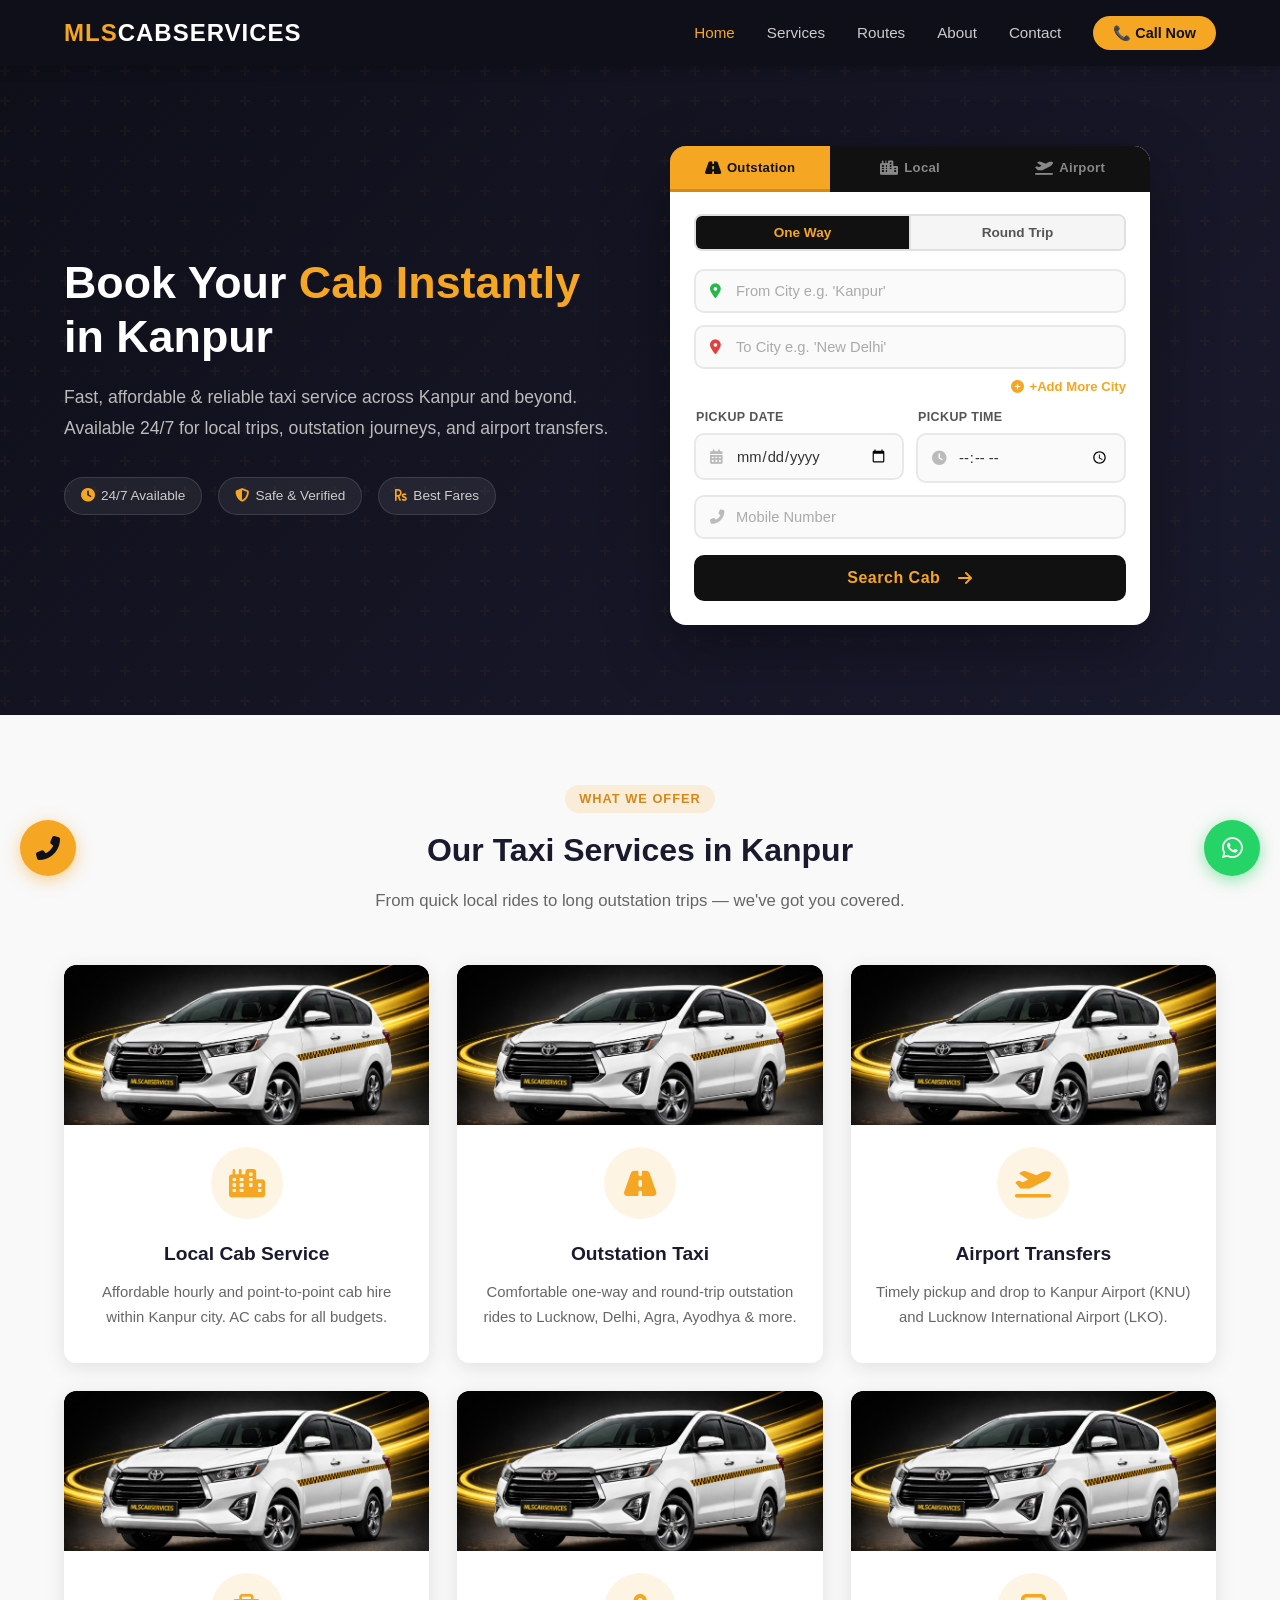
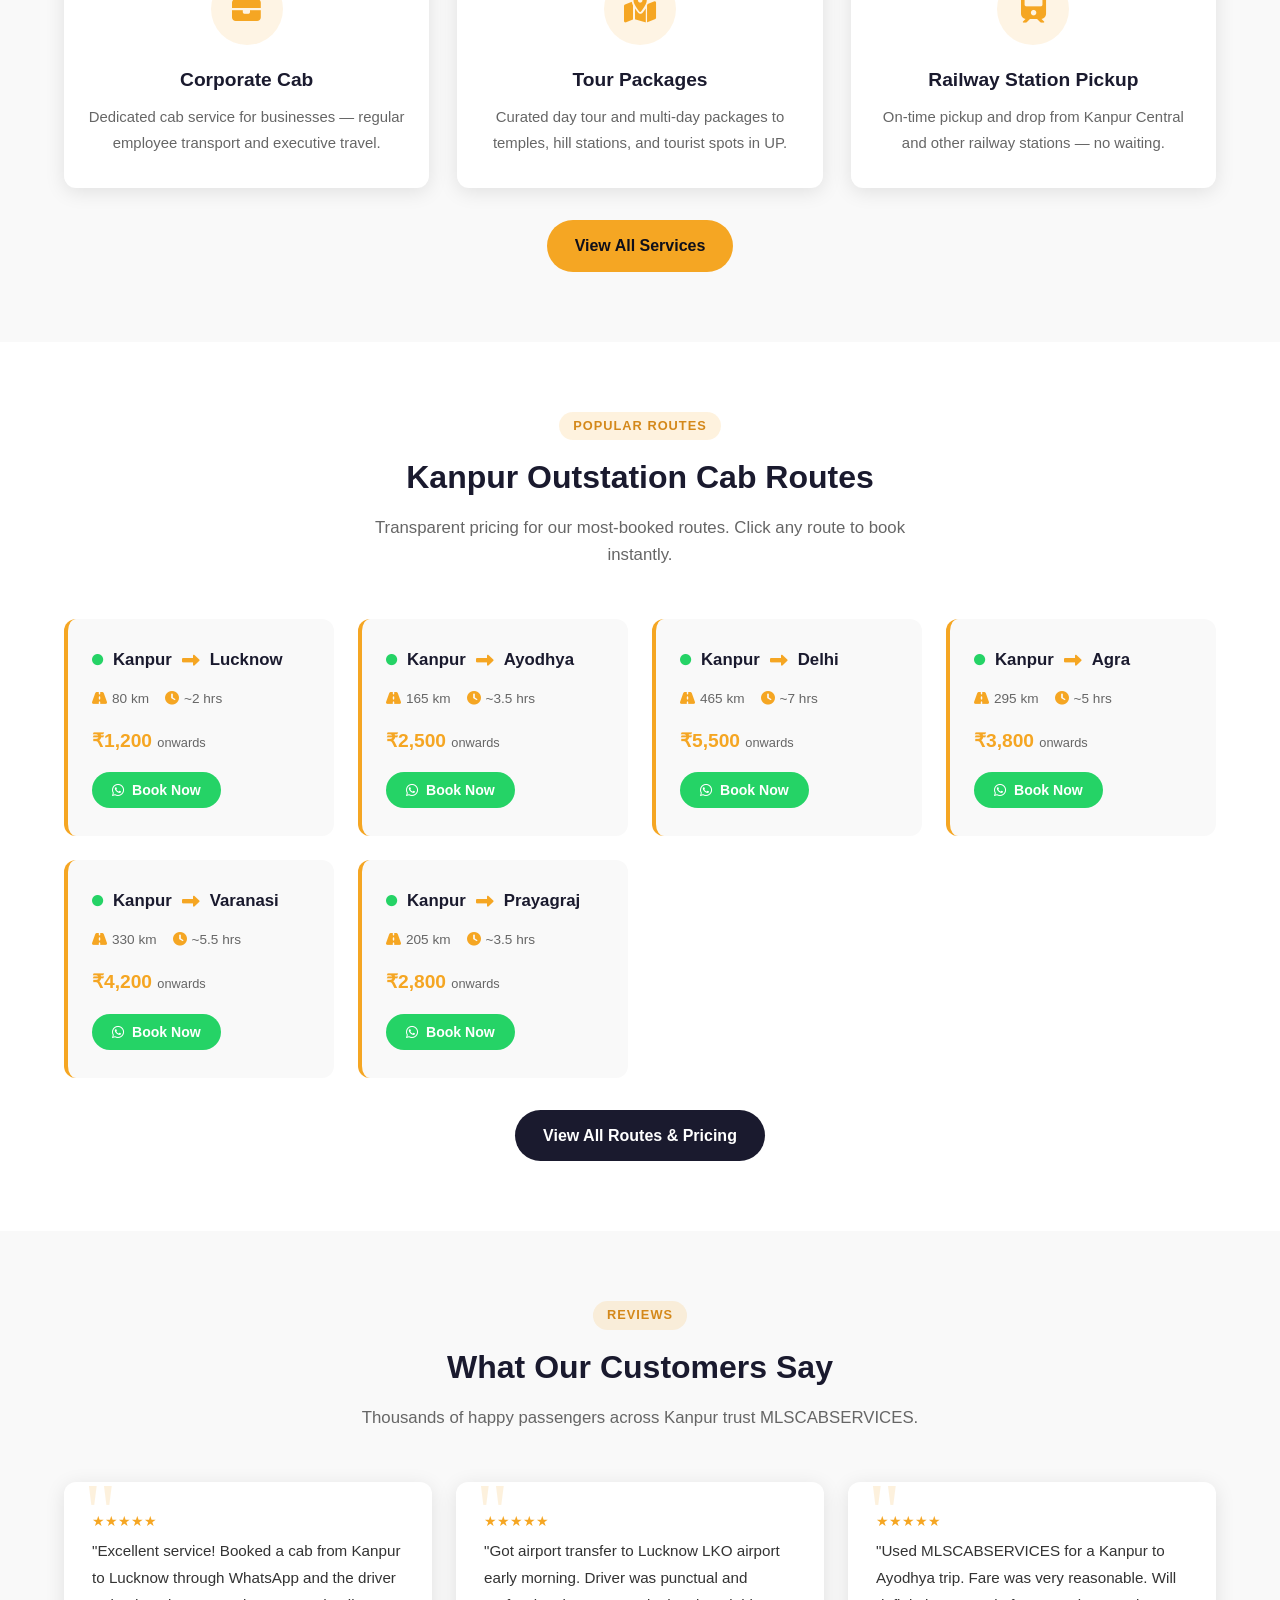
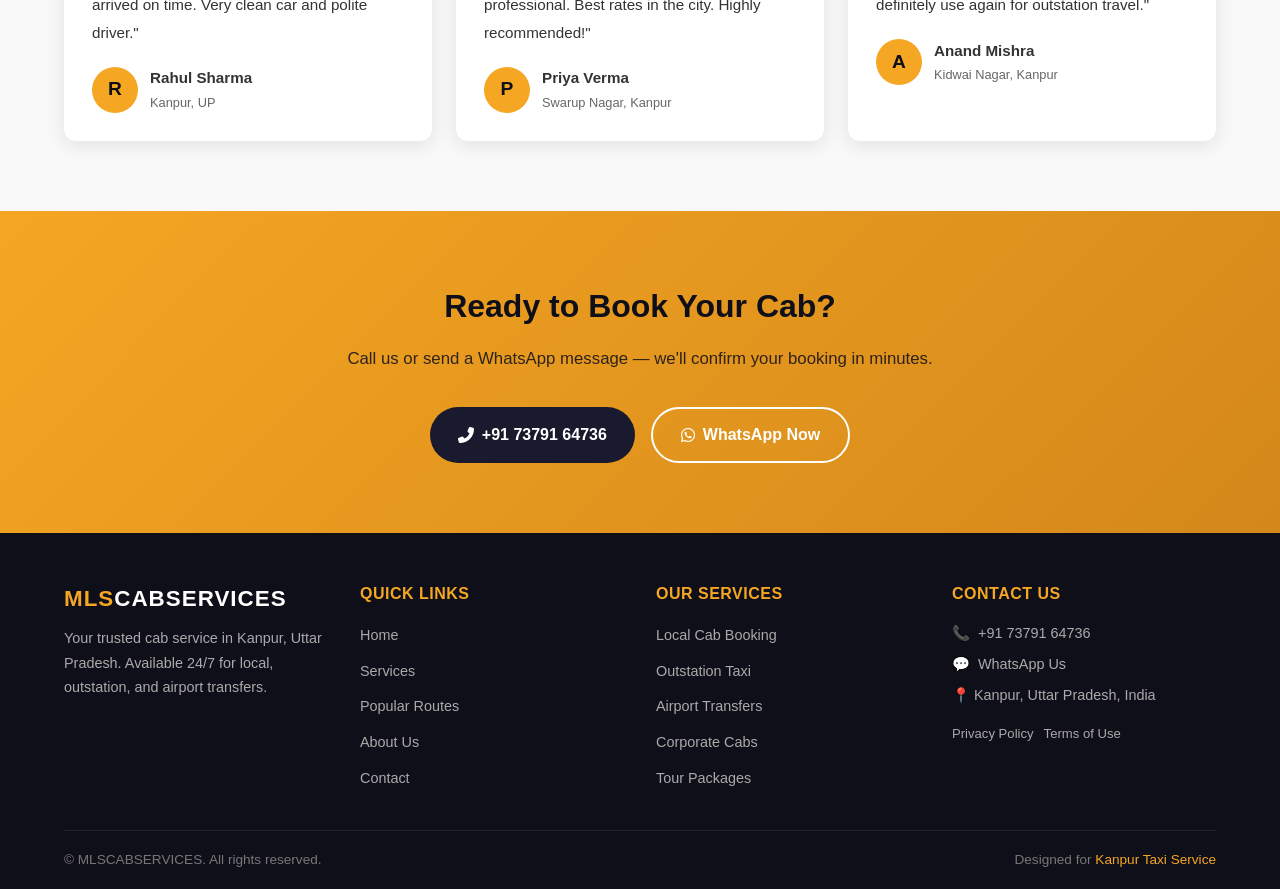
==== index.html @ 880555b2 "feat: Enhance service cards with images and improved styling" ====
<!DOCTYPE html>
<html lang="en">
<head>
  <meta charset="UTF-8" />
  <meta name="viewport" content="width=device-width, initial-scale=1.0" />
  <title>MLSCABSERVICES – Taxi Service in Kanpur | Book Cab Online</title>
  <meta name="description" content="Book reliable taxi service in Kanpur, Uttar Pradesh. MLSCABSERVICES offers local cab, outstation taxi, and airport transfers. Call +917379164736 or WhatsApp to book instantly." />
  <meta name="keywords" content="taxi service in Kanpur, cab booking Kanpur, Kanpur to Lucknow taxi, outstation cab Kanpur, airport cab Kanpur, MLSCABSERVICES" />
  <meta name="robots" content="index, follow" />
  <meta property="og:title" content="MLSCABSERVICES – Taxi Service in Kanpur" />
  <meta property="og:description" content="Affordable & reliable cab service in Kanpur. Available 24/7. Book via Call or WhatsApp." />
  <meta property="og:type" content="website" />
  <meta property="og:url" content="https://mlscabservices.in/index.html" />
  <link rel="canonical" href="https://mlscabservices.in/index.html" />
  <link rel="stylesheet" href="css/style.css" />
  <link rel="stylesheet" href="https://cdnjs.cloudflare.com/ajax/libs/font-awesome/6.5.0/css/all.min.css" crossorigin="anonymous" referrerpolicy="no-referrer" />
</head>
<body>

  <!-- Header placeholder -->
  <div id="site-header"></div>

  <!-- ========== HERO ========== -->
  <section class="hero" aria-label="Book your cab">
    <div class="container">
      <div class="hero-inner">

        <div class="hero-content">
          <h1>Book Your <span>Cab Instantly</span> in Kanpur</h1>
          <p>Fast, affordable &amp; reliable taxi service across Kanpur and beyond. Available 24/7 for local trips, outstation journeys, and airport transfers.</p>
          <div class="hero-badges">
            <span class="hero-badge"><i class="fas fa-clock"></i> 24/7 Available</span>
            <span class="hero-badge"><i class="fas fa-shield-alt"></i> Safe &amp; Verified</span>
            <span class="hero-badge"><i class="fas fa-rupee-sign"></i> Best Fares</span>
          </div>
         
        </div>

        <!-- ===== PREMIUM BOOKING CARD ===== -->
        <div class="bk-card" id="booking-card">

          <!-- Top Tabs -->
          <div class="bk-tabs" role="tablist" aria-label="Service type">
            <button class="bk-tab active" role="tab" aria-selected="true"  data-tab="outstation">
              <i class="fas fa-road"></i> Outstation
            </button>
            <button class="bk-tab" role="tab" aria-selected="false" data-tab="local">
              <i class="fas fa-city"></i> Local
            </button>
            <button class="bk-tab" role="tab" aria-selected="false" data-tab="airport">
              <i class="fas fa-plane-departure"></i> Airport
            </button>
          </div>

          <!-- ---- OUTSTATION PANEL ---- -->
          <div class="bk-panel active" id="panel-outstation" role="tabpanel">
            <div class="bk-toggle" role="group" aria-label="Trip type">
              <button class="bk-tog active" data-trip="One Way">One Way</button>
              <button class="bk-tog" data-trip="Round Trip">Round Trip</button>
            </div>
            <div class="bk-fields">

              <!-- Pickup -->
              <div class="bk-field" style="position:relative;">
                <i class="fas fa-map-marker-alt bk-icon green"></i>
                <input type="text" id="os-pickup" placeholder="From City e.g. 'Kanpur'" autocomplete="off" />
                <div id="os-pickup-dd" class="autocomplete-dropdown" role="listbox"></div>
              </div>

              <!-- Drop + extra cities container -->
              <div id="os-cities-wrap">
                <div class="bk-field mc-city-field" style="position:relative;" data-index="0">
                  <i class="fas fa-map-marker-alt bk-icon red"></i>
                  <input type="text" id="os-drop" placeholder="To City e.g. 'New Delhi'" autocomplete="off" />
                  <div id="os-drop-dd" class="autocomplete-dropdown" role="listbox"></div>
                </div>
              </div>
              <!-- Add More City link -->
              <div class="mc-add-row">
                <button type="button" class="mc-add-btn" id="os-add-city" onclick="addMoreCity()">
                  <i class="fas fa-plus-circle"></i> +Add More City
                </button>
              </div>

              <!-- Date + Time row -->
              <div class="bk-row">
                <div class="bk-field-labeled">
                  <label class="bk-label">Pickup Date</label>
                  <div class="bk-field">
                    <i class="fas fa-calendar-alt bk-icon"></i>
                    <input type="date" id="os-date" />
                  </div>
                </div>
                <div class="bk-field-labeled">
                  <label class="bk-label">Pickup Time</label>
                  <div class="bk-field">
                    <i class="fas fa-clock bk-icon"></i>
                    <input type="time" id="os-time" />
                  </div>
                </div>
              </div>

              <!-- Return Date row (shown only for Roundtrip) -->
              <div class="bk-row" id="os-return-row" style="display:none;">
                <div class="bk-field-labeled">
                  <label class="bk-label">Return Date</label>
                  <div class="bk-field">
                    <i class="fas fa-calendar-alt bk-icon"></i>
                    <input type="date" id="os-return-date" />
                  </div>
                </div>
                <div class="bk-field-labeled">
                  <label class="bk-label">Mobile No</label>
                  <div class="bk-field">
                    <i class="fas fa-phone-alt bk-icon"></i>
                    <input type="tel" id="os-mobile-rt" placeholder="Mobile No" maxlength="15" />
                  </div>
                </div>
              </div>

              <!-- Mobile (one-way only) -->
              <div class="bk-field" id="os-mobile-row">
                <i class="fas fa-phone-alt bk-icon"></i>
                <input type="tel" id="os-mobile" placeholder="Mobile Number" maxlength="15" />
              </div>

            </div>
            <button class="bk-submit" onclick="bookingSubmit('outstation')">
              Search Cab &nbsp;<i class="fas fa-arrow-right"></i>
            </button>
          </div>

          <!-- ---- LOCAL PANEL ---- -->
          <div class="bk-panel" id="panel-local" role="tabpanel">
            <div class="bk-fields">
              <div class="bk-field" style="position:relative;">
                <i class="fas fa-map-marker-alt bk-icon green"></i>
                <input type="text" id="lc-city" placeholder="Pickup City (e.g. Kanpur)" autocomplete="off" />
                <div id="lc-city-dd" class="autocomplete-dropdown" role="listbox"></div>
              </div>
              <div class="bk-field">
                <i class="fas fa-box bk-icon"></i>
                <select id="lc-package">
                  <option value="" disabled selected>Select Package</option>
                  <option>4 hrs / 40 km</option>
                  <option>8 hrs / 80 km</option>
                  <option>12 hrs / 120 km</option>
                </select>
              </div>
              <div class="bk-row">
                <div class="bk-field">
                  <i class="fas fa-calendar-alt bk-icon"></i>
                  <input type="date" id="lc-date" />
                </div>
                <div class="bk-field">
                  <i class="fas fa-clock bk-icon"></i>
                  <input type="time" id="lc-time" />
                </div>
              </div>
              <div class="bk-field">
                <i class="fas fa-phone-alt bk-icon"></i>
                <input type="tel" id="lc-mobile" placeholder="Mobile Number" maxlength="15" />
              </div>
            </div>
            <button class="bk-submit" onclick="bookingSubmit('local')">
              Search Cab &nbsp;<i class="fas fa-arrow-right"></i>
            </button>
          </div>

          <!-- ---- AIRPORT PANEL ---- -->
          <div class="bk-panel" id="panel-airport" role="tabpanel">
            <div class="bk-fields">
              <div class="bk-field">
                <i class="fas fa-plane bk-icon"></i>
                <select id="ap-airport">
                  <option value="" disabled selected>Select Airport</option>
                  <option>Kanpur Airport (KNU)</option>
                  <option>Lucknow Airport (LKO)</option>
                  <option>Delhi Airport (DEL)</option>
                  <option>Agra Airport (AGR)</option>
                  <option>Varanasi Airport (VNS)</option>
                </select>
              </div>
              <div class="bk-field">
                <i class="fas fa-exchange-alt bk-icon"></i>
                <select id="ap-direction">
                  <option value="" disabled selected>Pickup or Drop?</option>
                  <option>Pickup from Airport</option>
                  <option>Drop to Airport</option>
                </select>
              </div>
              <div class="bk-field" style="position:relative;">
                <i class="fas fa-home bk-icon"></i>
                <input type="text" id="ap-address" placeholder="Your Home / Hotel Address" autocomplete="off" />
                <div id="ap-address-dd" class="autocomplete-dropdown" role="listbox"></div>
              </div>
              <div class="bk-row">
                <div class="bk-field">
                  <i class="fas fa-calendar-alt bk-icon"></i>
                  <input type="date" id="ap-date" />
                </div>
                <div class="bk-field">
                  <i class="fas fa-clock bk-icon"></i>
                  <input type="time" id="ap-time" />
                </div>
              </div>
              <div class="bk-field">
                <i class="fas fa-phone-alt bk-icon"></i>
                <input type="tel" id="ap-mobile" placeholder="Mobile Number" maxlength="15" />
              </div>
            </div>
            <button class="bk-submit" onclick="bookingSubmit('airport')">
              Search Cab &nbsp;<i class="fas fa-arrow-right"></i>
            </button>
          </div>

        </div><!-- /bk-card -->

      </div>
    </div>
  </section>

  <!-- ========== SERVICES ========== -->
  <section class="services-section" id="services" aria-label="Our services">
    <div class="container">
      <div class="section-heading">
        <span class="tag">What We Offer</span>
        <h2>Our Taxi Services in Kanpur</h2>
        <p>From quick local rides to long outstation trips — we've got you covered.</p>
      </div>

      <div class="services-grid">
        <div class="service-card">
          <div class="sc-img-wrap">
            <img src="images/MLSCAB_IMAGE1.png" alt="MLSCABSERVICES Cab" class="sc-img" loading="lazy" />
          </div>
          <div class="service-icon"><i class="fas fa-city"></i></div>
          <h3>Local Cab Service</h3>
          <p>Affordable hourly and point-to-point cab hire within Kanpur city. AC cabs for all budgets.</p>
        </div>
        <div class="service-card">
          <div class="sc-img-wrap">
            <img src="images/MLSCAB_IMAGE1.png" alt="MLSCABSERVICES Cab" class="sc-img" loading="lazy" />
          </div>
          <div class="service-icon"><i class="fas fa-road"></i></div>
          <h3>Outstation Taxi</h3>
          <p>Comfortable one-way and round-trip outstation rides to Lucknow, Delhi, Agra, Ayodhya &amp; more.</p>
        </div>
        <div class="service-card">
          <div class="sc-img-wrap">
            <img src="images/MLSCAB_IMAGE1.png" alt="MLSCABSERVICES Cab" class="sc-img" loading="lazy" />
          </div>
          <div class="service-icon"><i class="fas fa-plane-departure"></i></div>
          <h3>Airport Transfers</h3>
          <p>Timely pickup and drop to Kanpur Airport (KNU) and Lucknow International Airport (LKO).</p>
        </div>
        <div class="service-card">
          <div class="sc-img-wrap">
            <img src="images/MLSCAB_IMAGE1.png" alt="MLSCABSERVICES Cab" class="sc-img" loading="lazy" />
          </div>
          <div class="service-icon"><i class="fas fa-briefcase"></i></div>
          <h3>Corporate Cab</h3>
          <p>Dedicated cab service for businesses — regular employee transport and executive travel.</p>
        </div>
        <div class="service-card">
          <div class="sc-img-wrap">
            <img src="images/MLSCAB_IMAGE1.png" alt="MLSCABSERVICES Cab" class="sc-img" loading="lazy" />
          </div>
          <div class="service-icon"><i class="fas fa-map-marked-alt"></i></div>
          <h3>Tour Packages</h3>
          <p>Curated day tour and multi-day packages to temples, hill stations, and tourist spots in UP.</p>
        </div>
        <div class="service-card">
          <div class="sc-img-wrap">
            <img src="images/MLSCAB_IMAGE1.png" alt="MLSCABSERVICES Cab" class="sc-img" loading="lazy" />
          </div>
          <div class="service-icon"><i class="fas fa-train"></i></div>
          <h3>Railway Station Pickup</h3>
          <p>On-time pickup and drop from Kanpur Central and other railway stations — no waiting.</p>
        </div>
      </div>

      <div class="text-center mt-32">
        <a href="services.html" class="btn btn-primary">View All Services</a>
      </div>
    </div>
  </section>

  <!-- ========== POPULAR ROUTES ========== -->
  <section class="routes-section" id="routes" aria-label="Popular routes">
    <div class="container">
      <div class="section-heading">
        <span class="tag">Popular Routes</span>
        <h2>Kanpur Outstation Cab Routes</h2>
        <p>Transparent pricing for our most-booked routes. Click any route to book instantly.</p>
      </div>

      <div class="routes-grid">
        <div class="route-card">
          <div class="route-from-to">
            <i class="fas fa-circle" style="font-size:0.7rem;color:#25d366;"></i>
            Kanpur
            <i class="fas fa-long-arrow-alt-right"></i>
            Lucknow
          </div>
          <div class="route-details">
            <span class="route-detail"><i class="fas fa-road"></i> 80 km</span>
            <span class="route-detail"><i class="fas fa-clock"></i> ~2 hrs</span>
          </div>
          <div class="route-price">₹1,200 <span>onwards</span></div>
          <button class="btn btn-whatsapp mt-16" style="padding:10px 20px;font-size:0.88rem;" onclick="sendWhatsAppRoute('Kanpur','Lucknow')">
            <i class="fab fa-whatsapp"></i> Book Now
          </button>
        </div>

        <div class="route-card">
          <div class="route-from-to">
            <i class="fas fa-circle" style="font-size:0.7rem;color:#25d366;"></i>
            Kanpur
            <i class="fas fa-long-arrow-alt-right"></i>
            Ayodhya
          </div>
          <div class="route-details">
            <span class="route-detail"><i class="fas fa-road"></i> 165 km</span>
            <span class="route-detail"><i class="fas fa-clock"></i> ~3.5 hrs</span>
          </div>
          <div class="route-price">₹2,500 <span>onwards</span></div>
          <button class="btn btn-whatsapp mt-16" style="padding:10px 20px;font-size:0.88rem;" onclick="sendWhatsAppRoute('Kanpur','Ayodhya')">
            <i class="fab fa-whatsapp"></i> Book Now
          </button>
        </div>

        <div class="route-card">
          <div class="route-from-to">
            <i class="fas fa-circle" style="font-size:0.7rem;color:#25d366;"></i>
            Kanpur
            <i class="fas fa-long-arrow-alt-right"></i>
            Delhi
          </div>
          <div class="route-details">
            <span class="route-detail"><i class="fas fa-road"></i> 465 km</span>
            <span class="route-detail"><i class="fas fa-clock"></i> ~7 hrs</span>
          </div>
          <div class="route-price">₹5,500 <span>onwards</span></div>
          <button class="btn btn-whatsapp mt-16" style="padding:10px 20px;font-size:0.88rem;" onclick="sendWhatsAppRoute('Kanpur','Delhi')">
            <i class="fab fa-whatsapp"></i> Book Now
          </button>
        </div>

        <div class="route-card">
          <div class="route-from-to">
            <i class="fas fa-circle" style="font-size:0.7rem;color:#25d366;"></i>
            Kanpur
            <i class="fas fa-long-arrow-alt-right"></i>
            Agra
          </div>
          <div class="route-details">
            <span class="route-detail"><i class="fas fa-road"></i> 295 km</span>
            <span class="route-detail"><i class="fas fa-clock"></i> ~5 hrs</span>
          </div>
          <div class="route-price">₹3,800 <span>onwards</span></div>
          <button class="btn btn-whatsapp mt-16" style="padding:10px 20px;font-size:0.88rem;" onclick="sendWhatsAppRoute('Kanpur','Agra')">
            <i class="fab fa-whatsapp"></i> Book Now
          </button>
        </div>

        <div class="route-card">
          <div class="route-from-to">
            <i class="fas fa-circle" style="font-size:0.7rem;color:#25d366;"></i>
            Kanpur
            <i class="fas fa-long-arrow-alt-right"></i>
            Varanasi
          </div>
          <div class="route-details">
            <span class="route-detail"><i class="fas fa-road"></i> 330 km</span>
            <span class="route-detail"><i class="fas fa-clock"></i> ~5.5 hrs</span>
          </div>
          <div class="route-price">₹4,200 <span>onwards</span></div>
          <button class="btn btn-whatsapp mt-16" style="padding:10px 20px;font-size:0.88rem;" onclick="sendWhatsAppRoute('Kanpur','Varanasi')">
            <i class="fab fa-whatsapp"></i> Book Now
          </button>
        </div>

        <div class="route-card">
          <div class="route-from-to">
            <i class="fas fa-circle" style="font-size:0.7rem;color:#25d366;"></i>
            Kanpur
            <i class="fas fa-long-arrow-alt-right"></i>
            Prayagraj
          </div>
          <div class="route-details">
            <span class="route-detail"><i class="fas fa-road"></i> 205 km</span>
            <span class="route-detail"><i class="fas fa-clock"></i> ~3.5 hrs</span>
          </div>
          <div class="route-price">₹2,800 <span>onwards</span></div>
          <button class="btn btn-whatsapp mt-16" style="padding:10px 20px;font-size:0.88rem;" onclick="sendWhatsAppRoute('Kanpur','Prayagraj')">
            <i class="fab fa-whatsapp"></i> Book Now
          </button>
        </div>
      </div>

      <div class="text-center mt-32">
        <a href="routes.html" class="btn btn-dark">View All Routes &amp; Pricing</a>
      </div>
    </div>
  </section>

  <!-- ========== TESTIMONIALS ========== -->
  <section class="testimonials-section" aria-label="Customer reviews">
    <div class="container">
      <div class="section-heading">
        <span class="tag">Reviews</span>
        <h2>What Our Customers Say</h2>
        <p>Thousands of happy passengers across Kanpur trust MLSCABSERVICES.</p>
      </div>

      <div class="testimonials-grid">
        <div class="testimonial-card">
          <div class="stars">&#9733;&#9733;&#9733;&#9733;&#9733;</div>
          <p class="testimonial-text">"Excellent service! Booked a cab from Kanpur to Lucknow through WhatsApp and the driver arrived on time. Very clean car and polite driver."</p>
          <div class="testimonial-author">
            <div class="testimonial-avatar">R</div>
            <div>
              <h4>Rahul Sharma</h4>
              <p>Kanpur, UP</p>
            </div>
          </div>
        </div>

        <div class="testimonial-card">
          <div class="stars">&#9733;&#9733;&#9733;&#9733;&#9733;</div>
          <p class="testimonial-text">"Got airport transfer to Lucknow LKO airport early morning. Driver was punctual and professional. Best rates in the city. Highly recommended!"</p>
          <div class="testimonial-author">
            <div class="testimonial-avatar">P</div>
            <div>
              <h4>Priya Verma</h4>
              <p>Swarup Nagar, Kanpur</p>
            </div>
          </div>
        </div>

        <div class="testimonial-card">
          <div class="stars">&#9733;&#9733;&#9733;&#9733;&#9733;</div>
          <p class="testimonial-text">"Used MLSCABSERVICES for a Kanpur to Ayodhya trip. Fare was very reasonable. Will definitely use again for outstation travel."</p>
          <div class="testimonial-author">
            <div class="testimonial-avatar">A</div>
            <div>
              <h4>Anand Mishra</h4>
              <p>Kidwai Nagar, Kanpur</p>
            </div>
          </div>
        </div>
      </div>
    </div>
  </section>

  <!-- ========== CTA ========== -->
  <section class="cta-section" aria-label="Call to action">
    <div class="container">
      <h2>Ready to Book Your Cab?</h2>
      <p>Call us or send a WhatsApp message — we'll confirm your booking in minutes.</p>
      <div class="cta-buttons">
        <a href="tel:+917379164736" class="btn btn-dark">
          <i class="fas fa-phone-alt"></i> +91 73791 64736
        </a>
        <a href="https://wa.me/917379164736" target="_blank" rel="noopener noreferrer" class="btn btn-outline">
          <i class="fab fa-whatsapp"></i> WhatsApp Now
        </a>
      </div>
    </div>
  </section>

  <!-- Footer placeholder -->
  <div id="site-footer"></div>

  <!-- Sticky Floating Buttons -->
  <a href="tel:+917379164736" class="sticky-call" title="Call MLSCABSERVICES" aria-label="Call us">
    <i class="fas fa-phone-alt"></i>
  </a>
  <a href="https://wa.me/917379164736" target="_blank" rel="noopener noreferrer" class="sticky-whatsapp" title="WhatsApp MLSCABSERVICES" aria-label="WhatsApp us">
    <i class="fab fa-whatsapp"></i>
  </a>

  <!-- ===== TIME WARNING MODAL ===== -->
  <div id="time-modal" class="tm-overlay" role="dialog" aria-modal="true" aria-labelledby="tm-title" style="display:none;">
    <div class="tm-box">
      <button class="tm-close" onclick="closeTimeModal()" aria-label="Close">&times;</button>
      <div class="tm-icon"><i class="fas fa-clock"></i></div>
      <h3 id="tm-title">Pickup Time Alert</h3>
      <p id="tm-msg">PickupTime should be greater than 2 hours from current time!</p>
      <p class="tm-sub">Please call our Customer Care no.</p>
      <a href="tel:+917379164736" class="tm-call-btn">
        <i class="fas fa-phone-alt"></i> +91-7379164736
      </a>
    </div>
  </div>

  <script src="js/include.js"></script>
  <script src="js/main.js"></script>
</body>
</html>
---- css/style.css ----
/* ============================================
   MLSCABSERVICES - Main Stylesheet
   ============================================ */

/* --- Reset & Base --- */
*, *::before, *::after { box-sizing: border-box; margin: 0; padding: 0; }

:root {
  --primary:   #f5a623;
  --primary-dark: #d4881a;
  --secondary: #1a1a2e;
  --dark:      #0f0f1a;
  --text:      #333333;
  --text-light:#666666;
  --white:     #ffffff;
  --bg-light:  #f9f9f9;
  --border:    #e0e0e0;
  --radius:    8px;
  --shadow:    0 4px 20px rgba(0,0,0,0.10);
  --transition:0.3s ease;
  --font:      'Segoe UI', Tahoma, Geneva, Verdana, sans-serif;
}

html { scroll-behavior: smooth; }

body {
  font-family: var(--font);
  color: var(--text);
  background: var(--white);
  line-height: 1.6;
  font-size: 16px;
}

a { text-decoration: none; color: inherit; }
ul { list-style: none; }
img { max-width: 100%; display: block; }
button { cursor: pointer; border: none; outline: none; }

.container {
  width: 90%;
  max-width: 1200px;
  margin: 0 auto;
}

/* ============================================
   HEADER
   ============================================ */
.site-header {
  background: var(--dark);
  position: sticky;
  top: 0;
  z-index: 1000;
  box-shadow: 0 2px 12px rgba(0,0,0,0.25);
}

.header-inner {
  display: flex;
  align-items: center;
  justify-content: space-between;
  padding: 14px 0;
}

.logo {
  font-size: 1.5rem;
  font-weight: 800;
  color: var(--primary);
  letter-spacing: 1px;
}

.logo span { color: var(--white); }

/* Nav */
.nav-menu {
  display: flex;
  align-items: center;
  gap: 32px;
}

.nav-menu a {
  color: #ccc;
  font-size: 0.95rem;
  font-weight: 500;
  transition: color var(--transition);
}

.nav-menu a:hover,
.nav-menu a.active { color: var(--primary); }

.btn-call-nav {
  background: var(--primary);
  color: var(--dark) !important;
  font-weight: 700 !important;
  padding: 9px 20px;
  border-radius: 50px;
  font-size: 0.9rem !important;
  transition: background var(--transition), transform var(--transition) !important;
}
.btn-call-nav:hover { background: var(--primary-dark) !important; transform: scale(1.04); }

/* Hamburger */
.hamburger {
  display: none;
  flex-direction: column;
  gap: 5px;
  cursor: pointer;
  background: transparent;
  padding: 4px;
}
.hamburger span {
  width: 26px;
  height: 3px;
  background: var(--white);
  border-radius: 2px;
  transition: all var(--transition);
}
.hamburger.open span:nth-child(1) { transform: translateY(8px) rotate(45deg); }
.hamburger.open span:nth-child(2) { opacity: 0; }
.hamburger.open span:nth-child(3) { transform: translateY(-8px) rotate(-45deg); }

/* ============================================
   FOOTER
   ============================================ */
.site-footer {
  background: var(--dark);
  color: #ccc;
  padding: 48px 0 0;
}

.footer-grid {
  display: grid;
  grid-template-columns: repeat(auto-fit, minmax(200px, 1fr));
  gap: 32px;
  padding-bottom: 40px;
}

.footer-brand .logo { font-size: 1.4rem; }
.footer-brand p {
  margin-top: 10px;
  font-size: 0.9rem;
  line-height: 1.7;
  color: #aaa;
}

.footer-col h4 {
  color: var(--primary);
  font-size: 1rem;
  font-weight: 700;
  margin-bottom: 16px;
  text-transform: uppercase;
  letter-spacing: 0.5px;
}

.footer-col ul { display: flex; flex-direction: column; gap: 10px; }
.footer-col ul li a {
  color: #aaa;
  font-size: 0.9rem;
  transition: color var(--transition);
}
.footer-col ul li a:hover { color: var(--primary); }

.footer-contact p {
  font-size: 0.9rem;
  color: #aaa;
  margin-bottom: 8px;
  display: flex;
  align-items: center;
  gap: 8px;
}

.footer-bottom {
  border-top: 1px solid rgba(255,255,255,0.08);
  padding: 18px 0;
  display: flex;
  align-items: center;
  justify-content: space-between;
  flex-wrap: wrap;
  gap: 10px;
}
.footer-bottom p { font-size: 0.85rem; color: #777; }
.footer-bottom a { color: var(--primary); }

/* ============================================
   BUTTONS
   ============================================ */
.btn {
  display: inline-flex;
  align-items: center;
  gap: 8px;
  padding: 13px 28px;
  border-radius: 50px;
  font-size: 1rem;
  font-weight: 700;
  transition: all var(--transition);
}

.btn-primary {
  background: var(--primary);
  color: var(--dark);
}
.btn-primary:hover { background: var(--primary-dark); transform: translateY(-2px); box-shadow: 0 6px 20px rgba(245,166,35,0.4); }

.btn-outline {
  background: transparent;
  color: var(--white);
  border: 2px solid var(--white);
}
.btn-outline:hover { background: var(--white); color: var(--dark); }

.btn-whatsapp {
  background: #25d366;
  color: var(--white);
}
.btn-whatsapp:hover { background: #1ebe5d; transform: translateY(-2px); box-shadow: 0 6px 20px rgba(37,211,102,0.4); }

.btn-dark {
  background: var(--secondary);
  color: var(--white);
}
.btn-dark:hover { background: var(--dark); transform: translateY(-2px); }

/* ============================================
   STICKY FLOATING BUTTONS
   ============================================ */
.sticky-call {
  position: fixed;
  bottom: 24px;
  left: 20px;
  z-index: 999;
  background: var(--primary);
  color: var(--dark);
  width: 56px;
  height: 56px;
  border-radius: 50%;
  display: flex;
  align-items: center;
  justify-content: center;
  font-size: 1.5rem;
  box-shadow: 0 4px 16px rgba(245,166,35,0.5);
  transition: transform var(--transition);
}
.sticky-call:hover { transform: scale(1.1); }

.sticky-whatsapp {
  position: fixed;
  bottom: 24px;
  right: 20px;
  z-index: 999;
  background: #25d366;
  color: var(--white);
  width: 56px;
  height: 56px;
  border-radius: 50%;
  display: flex;
  align-items: center;
  justify-content: center;
  font-size: 1.5rem;
  box-shadow: 0 4px 16px rgba(37,211,102,0.5);
  transition: transform var(--transition);
}
.sticky-whatsapp:hover { transform: scale(1.1); }

/* ============================================
   SECTION COMMON
   ============================================ */
section { padding: 70px 0; }

.section-heading {
  text-align: center;
  margin-bottom: 50px;
}
.section-heading h2 {
  font-size: 2rem;
  font-weight: 800;
  color: var(--secondary);
  margin-bottom: 12px;
}
.section-heading p {
  color: var(--text-light);
  font-size: 1.05rem;
  max-width: 580px;
  margin: 0 auto;
}
.section-heading .tag {
  display: inline-block;
  background: rgba(245,166,35,0.15);
  color: var(--primary-dark);
  font-size: 0.8rem;
  font-weight: 700;
  padding: 4px 14px;
  border-radius: 50px;
  margin-bottom: 12px;
  text-transform: uppercase;
  letter-spacing: 1px;
}

/* ============================================
   HERO
   ============================================ */
.hero {
  background: linear-gradient(135deg, var(--dark) 0%, var(--secondary) 100%);
  color: var(--white);
  padding: 80px 0 90px;
  position: relative;
  overflow: hidden;
}

.hero::before {
  content: '';
  position: absolute;
  inset: 0;
  background: url("data:image/svg+xml,%3Csvg width='60' height='60' viewBox='0 0 60 60' xmlns='http://www.w3.org/2000/svg'%3E%3Cg fill='none' fill-rule='evenodd'%3E%3Cg fill='%23f5a623' fill-opacity='0.04'%3E%3Cpath d='M36 34v-4h-2v4h-4v2h4v4h2v-4h4v-2h-4zm0-30V0h-2v4h-4v2h4v4h2V6h4V4h-4zM6 34v-4H4v4H0v2h4v4h2v-4h4v-2H6zM6 4V0H4v4H0v2h4v4h2V6h4V4H6z'/%3E%3C/g%3E%3C/g%3E%3C/svg%3E");
}

.hero-inner {
  position: relative;
  z-index: 1;
  display: grid;
  grid-template-columns: 1fr 1fr;
  gap: 60px;
  align-items: center;
}

.hero-content h1 {
  font-size: 2.8rem;
  font-weight: 900;
  line-height: 1.2;
  margin-bottom: 18px;
}
.hero-content h1 span { color: var(--primary); }

.hero-content p {
  font-size: 1.1rem;
  color: #bbb;
  margin-bottom: 32px;
  line-height: 1.8;
}

.hero-badges {
  display: flex;
  gap: 16px;
  flex-wrap: wrap;
  margin-top: 28px;
}
.hero-badge {
  display: flex;
  align-items: center;
  gap: 6px;
  background: rgba(255,255,255,0.07);
  border: 1px solid rgba(255,255,255,0.12);
  border-radius: 50px;
  padding: 7px 16px;
  font-size: 0.85rem;
  color: #ccc;
}
.hero-badge i { color: var(--primary); }

.hero-car-wrap {
  margin-top: 36px;
}
.hero-car-img {
  width: 100%;
  max-width: 600px;
  display: block;
  border-radius: 18px;
  filter: drop-shadow(0 12px 40px rgba(245,166,35,0.30));
}

/* Booking Card */
.booking-card {
  background: var(--white);
  border-radius: 16px;
  padding: 36px 32px;
  box-shadow: 0 20px 60px rgba(0,0,0,0.3);
  color: var(--text);
}
.booking-card h3 {
  font-size: 1.3rem;
  font-weight: 800;
  color: var(--secondary);
  margin-bottom: 20px;
  padding-bottom: 16px;
  border-bottom: 2px solid var(--primary);
}

/* Service Type Tabs */
.service-tabs {
  display: flex;
  gap: 8px;
  margin-bottom: 20px;
}
.service-tab {
  flex: 1;
  display: flex;
  flex-direction: column;
  align-items: center;
  gap: 5px;
  padding: 10px 6px;
  border: 2px solid var(--border);
  border-radius: var(--radius);
  background: var(--bg-light);
  color: var(--text-light);
  font-size: 0.78rem;
  font-weight: 600;
  cursor: pointer;
  transition: all var(--transition);
  font-family: var(--font);
}
.service-tab i { font-size: 1.15rem; }
.service-tab:hover {
  border-color: var(--primary);
  color: var(--primary-dark);
  background: rgba(245,166,35,0.07);
}
.service-tab.active {
  border-color: var(--primary);
  background: rgba(245,166,35,0.14);
  color: var(--primary-dark);
}

.form-group {
  position: relative;
  margin-bottom: 16px;
}
.form-group label {
  display: block;
  font-size: 0.82rem;
  font-weight: 600;
  color: var(--text-light);
  margin-bottom: 6px;
  text-transform: uppercase;
  letter-spacing: 0.5px;
}
.form-group input {
  width: 100%;
  padding: 13px 16px 13px 42px;
  border: 2px solid var(--border);
  border-radius: var(--radius);
  font-size: 0.95rem;
  color: var(--text);
  background: var(--white);
  transition: border-color var(--transition);
  font-family: var(--font);
}
.form-group input:focus {
  outline: none;
  border-color: var(--primary);
}
.form-group .input-icon {
  position: absolute;
  left: 14px;
  top: 36px;
  color: var(--primary);
  font-size: 1rem;
}

.autocomplete-dropdown {
  position: absolute;
  top: 100%;
  left: 0;
  right: 0;
  background: var(--white);
  border: 1px solid var(--border);
  border-top: none;
  border-radius: 0 0 var(--radius) var(--radius);
  max-height: 220px;
  overflow-y: auto;
  z-index: 100;
  box-shadow: 0 8px 24px rgba(0,0,0,0.12);
  display: none;
}
.autocomplete-dropdown.active { display: block; }
.autocomplete-item {
  padding: 11px 16px;
  font-size: 0.9rem;
  cursor: pointer;
  border-bottom: 1px solid var(--bg-light);
  transition: background var(--transition);
  display: flex;
  align-items: center;
  gap: 8px;
  color: var(--text);
}
.autocomplete-item:hover { background: var(--bg-light); }
.autocomplete-item i { color: var(--primary); font-size: 0.85rem; }

.booking-card .btn { width: 100%; justify-content: center; margin-top: 8px; font-size: 1.1rem; padding: 15px; }
.booking-divider {
  text-align: center;
  margin: 12px 0;
  color: var(--text-light);
  font-size: 0.85rem;
  position: relative;
}
.booking-divider::before,.booking-divider::after {
  content: '';
  position: absolute;
  top: 50%;
  width: 42%;
  height: 1px;
  background: var(--border);
}
.booking-divider::before { left: 0; }
.booking-divider::after { right: 0; }

/* ============================================
   SERVICES
   ============================================ */
.services-section { background: var(--bg-light); }

.services-grid {
  display: grid;
  grid-template-columns: repeat(auto-fit, minmax(280px, 1fr));
  gap: 28px;
}

.service-card {
  background: var(--white);
  border-radius: 12px;
  padding: 0 0 28px;
  text-align: center;
  box-shadow: var(--shadow);
  transition: transform var(--transition), box-shadow var(--transition);
  border-bottom: 4px solid transparent;
  overflow: hidden;
}
.service-card:hover {
  transform: translateY(-6px);
  box-shadow: 0 12px 36px rgba(0,0,0,0.14);
  border-bottom-color: var(--primary);
}

/* Service card image */
.sc-img-wrap {
  width: 100%;
  height: 160px;
  overflow: hidden;
  border-radius: 12px 12px 0 0;
  margin-bottom: 22px;
}
.sc-img {
  width: 100%;
  height: 100%;
  object-fit: cover;
  object-position: center 40%;
  display: block;
  transition: transform 0.45s ease;
  background: #111;
}
.service-card:hover .sc-img {
  transform: scale(1.07);
}
.service-icon {
  width: 72px;
  height: 72px;
  background: rgba(245,166,35,0.12);
  border-radius: 50%;
  display: flex;
  align-items: center;
  justify-content: center;
  font-size: 1.8rem;
  color: var(--primary);
  margin: 0 auto 20px;
}
.service-card h3 { font-size: 1.2rem; font-weight: 700; margin-bottom: 10px; color: var(--secondary); padding: 0 20px; }
.service-card p { font-size: 0.93rem; color: var(--text-light); line-height: 1.7; padding: 0 20px; }

/* ============================================
   ROUTES
   ============================================ */
.routes-section { background: var(--white); }

.routes-grid {
  display: grid;
  grid-template-columns: repeat(auto-fit, minmax(260px, 1fr));
  gap: 24px;
}

.route-card {
  background: var(--bg-light);
  border-radius: 12px;
  padding: 28px 24px;
  border-left: 4px solid var(--primary);
  transition: transform var(--transition), box-shadow var(--transition);
}
.route-card:hover { transform: translateY(-4px); box-shadow: var(--shadow); }

.route-from-to {
  display: flex;
  align-items: center;
  gap: 10px;
  margin-bottom: 14px;
  font-size: 1.05rem;
  font-weight: 700;
  color: var(--secondary);
}
.route-from-to i { color: var(--primary); font-size: 1.1rem; }
.route-details { display: flex; gap: 16px; flex-wrap: wrap; margin-bottom: 16px; }
.route-detail {
  font-size: 0.85rem;
  color: var(--text-light);
  display: flex;
  align-items: center;
  gap: 5px;
}
.route-detail i { color: var(--primary); }
.route-price {
  font-size: 1.2rem;
  font-weight: 800;
  color: var(--primary);
}
.route-price span { font-size: 0.8rem; color: var(--text-light); font-weight: 400; }

/* ============================================
   TESTIMONIALS
   ============================================ */
.testimonials-section { background: var(--bg-light); }

.testimonials-grid {
  display: grid;
  grid-template-columns: repeat(auto-fit, minmax(280px, 1fr));
  gap: 24px;
}

.testimonial-card {
  background: var(--white);
  border-radius: 12px;
  padding: 28px;
  box-shadow: var(--shadow);
  position: relative;
}
.testimonial-card::before {
  content: '"';
  font-size: 5rem;
  color: var(--primary);
  opacity: 0.15;
  position: absolute;
  top: -10px;
  left: 20px;
  font-family: Georgia, serif;
  line-height: 1;
}
.testimonial-text { font-size: 0.95rem; color: var(--text); line-height: 1.8; margin-bottom: 20px; }
.testimonial-author { display: flex; align-items: center; gap: 12px; }
.testimonial-avatar {
  width: 46px;
  height: 46px;
  background: var(--primary);
  border-radius: 50%;
  display: flex;
  align-items: center;
  justify-content: center;
  font-size: 1.2rem;
  color: var(--dark);
  font-weight: 700;
}
.testimonial-author h4 { font-size: 0.95rem; font-weight: 700; margin-bottom: 2px; }
.testimonial-author p { font-size: 0.8rem; color: var(--text-light); }
.stars { color: var(--primary); font-size: 0.9rem; margin-bottom: 4px; }

/* ============================================
   CTA SECTION
   ============================================ */
.cta-section {
  background: linear-gradient(135deg, var(--primary) 0%, var(--primary-dark) 100%);
  color: var(--dark);
  text-align: center;
  padding: 70px 0;
}
.cta-section h2 { font-size: 2rem; font-weight: 900; margin-bottom: 14px; }
.cta-section p { font-size: 1.05rem; margin-bottom: 34px; opacity: 0.85; }
.cta-buttons { display: flex; gap: 16px; justify-content: center; flex-wrap: wrap; }

/* ============================================
   ABOUT PAGE
   ============================================ */
.page-hero {
  background: linear-gradient(135deg, var(--dark) 0%, var(--secondary) 100%);
  color: var(--white);
  padding: 60px 0;
  text-align: center;
}
.page-hero h1 { font-size: 2.4rem; font-weight: 900; margin-bottom: 12px; }
.page-hero p { font-size: 1.05rem; color: #bbb; }

.about-grid {
  display: grid;
  grid-template-columns: 1fr 1fr;
  gap: 60px;
  align-items: center;
}
.about-content h2 { font-size: 1.8rem; font-weight: 800; color: var(--secondary); margin-bottom: 16px; }
.about-content p { color: var(--text-light); line-height: 1.8; margin-bottom: 16px; }

.stats-row {
  display: flex;
  gap: 24px;
  flex-wrap: wrap;
  margin-top: 28px;
}
.stat-box {
  text-align: center;
  background: var(--bg-light);
  padding: 20px 24px;
  border-radius: var(--radius);
  flex: 1;
  min-width: 100px;
}
.stat-box h3 { font-size: 1.8rem; font-weight: 900; color: var(--primary); }
.stat-box p { font-size: 0.85rem; color: var(--text-light); margin-top: 4px; }

.about-visual {
  background: linear-gradient(135deg, var(--secondary), var(--dark));
  border-radius: 16px;
  padding: 50px 40px;
  text-align: center;
  color: var(--white);
}
.about-visual h3 { font-size: 1.4rem; font-weight: 800; color: var(--primary); margin-bottom: 24px; }
.service-areas { display: flex; flex-wrap: wrap; gap: 10px; justify-content: center; }
.area-tag {
  background: rgba(245,166,35,0.15);
  color: #f5a623;
  border: 1px solid rgba(245,166,35,0.3);
  padding: 7px 16px;
  border-radius: 50px;
  font-size: 0.88rem;
}

/* ============================================
   SERVICES PAGE
   ============================================ */
.services-full-grid {
  display: grid;
  grid-template-columns: repeat(auto-fit, minmax(320px, 1fr));
  gap: 32px;
}
.service-full-card {
  background: var(--white);
  border-radius: 12px;
  box-shadow: var(--shadow);
  overflow: hidden;
  transition: transform var(--transition);
}
.service-full-card:hover { transform: translateY(-6px); }
.service-card-header {
  background: linear-gradient(135deg, var(--secondary), var(--dark));
  padding: 32px;
  display: flex;
  align-items: center;
  gap: 20px;
}
.service-card-header .icon {
  width: 64px;
  height: 64px;
  background: rgba(245,166,35,0.2);
  border-radius: 50%;
  display: flex;
  align-items: center;
  justify-content: center;
  font-size: 1.7rem;
  color: var(--primary);
  flex-shrink: 0;
}
.service-card-header h3 { color: var(--white); font-size: 1.2rem; font-weight: 700; }
.service-card-header p { color: #aaa; font-size: 0.88rem; margin-top: 4px; }
.service-card-body { padding: 28px 32px; }
.service-features { margin-bottom: 24px; }
.service-features li {
  display: flex;
  align-items: center;
  gap: 10px;
  padding: 8px 0;
  font-size: 0.93rem;
  color: var(--text);
  border-bottom: 1px solid var(--bg-light);
}
.service-features li i { color: var(--primary); }

/* ============================================
   ROUTES PAGE - PRICING TABLE
   ============================================ */
.pricing-table {
  width: 100%;
  border-collapse: collapse;
  font-size: 0.95rem;
}
.pricing-table th {
  background: var(--secondary);
  color: var(--white);
  padding: 14px 18px;
  text-align: left;
  font-weight: 600;
}
.pricing-table td {
  padding: 14px 18px;
  border-bottom: 1px solid var(--border);
  color: var(--text);
}
.pricing-table tr:nth-child(even) td { background: var(--bg-light); }
.pricing-table tr:hover td { background: rgba(245,166,35,0.06); }
.price-cell { font-weight: 700; color: var(--primary); }
.table-wrapper {
  overflow-x: auto;
  border-radius: 12px;
  box-shadow: var(--shadow);
  border: 1px solid var(--border);
}

/* ============================================
   CONTACT PAGE
   ============================================ */
.contact-grid {
  display: grid;
  grid-template-columns: 1fr 1.4fr;
  gap: 48px;
  align-items: start;
}
.contact-info h2 { font-size: 1.8rem; font-weight: 800; color: var(--secondary); margin-bottom: 16px; }
.contact-info p { color: var(--text-light); line-height: 1.8; margin-bottom: 28px; }
.contact-item {
  display: flex;
  align-items: flex-start;
  gap: 16px;
  margin-bottom: 24px;
}
.contact-item-icon {
  width: 48px;
  height: 48px;
  background: rgba(245,166,35,0.12);
  border-radius: 50%;
  display: flex;
  align-items: center;
  justify-content: center;
  font-size: 1.1rem;
  color: var(--primary);
  flex-shrink: 0;
}
.contact-item-text h4 { font-size: 0.95rem; font-weight: 700; color: var(--secondary); margin-bottom: 4px; }
.contact-item-text p, .contact-item-text a {
  font-size: 0.93rem;
  color: var(--text-light);
}
.contact-item-text a:hover { color: var(--primary); }

.contact-form-card {
  background: var(--white);
  border-radius: 16px;
  padding: 40px;
  box-shadow: var(--shadow);
}
.contact-form-card h3 { font-size: 1.3rem; font-weight: 800; color: var(--secondary); margin-bottom: 28px; }
.contact-form .form-group input,
.contact-form .form-group textarea,
.contact-form .form-group select {
  width: 100%;
  padding: 13px 16px;
  border: 2px solid var(--border);
  border-radius: var(--radius);
  font-size: 0.95rem;
  color: var(--text);
  font-family: var(--font);
  transition: border-color var(--transition);
  background: var(--white);
}
.contact-form .form-group input:focus,
.contact-form .form-group textarea:focus,
.contact-form .form-group select:focus {
  outline: none;
  border-color: var(--primary);
}
.contact-form .form-group textarea { height: 120px; resize: vertical; }
.form-row { display: grid; grid-template-columns: 1fr 1fr; gap: 16px; }

/* ============================================
   LEGAL PAGES
   ============================================ */
.legal-content {
  max-width: 860px;
  margin: 0 auto;
  padding: 60px 0;
}
.legal-content h2 { font-size: 1.5rem; font-weight: 700; color: var(--secondary); margin: 36px 0 14px; }
.legal-content h3 { font-size: 1.1rem; font-weight: 600; color: var(--secondary); margin: 24px 0 10px; }
.legal-content p { color: var(--text); line-height: 1.9; margin-bottom: 14px; }
.legal-content ul { padding-left: 24px; margin-bottom: 14px; }
.legal-content ul li { color: var(--text); line-height: 1.9; margin-bottom: 6px; list-style: disc; }
.legal-content .last-updated {
  background: var(--bg-light);
  border-left: 4px solid var(--primary);
  padding: 14px 20px;
  border-radius: 0 var(--radius) var(--radius) 0;
  font-size: 0.9rem;
  color: var(--text-light);
  margin-bottom: 32px;
}

/* ============================================
   UTILITIES
   ============================================ */
.text-center { text-align: center; }
.mt-16 { margin-top: 16px; }
.mt-24 { margin-top: 24px; }
.mt-32 { margin-top: 32px; }
.mb-24 { margin-bottom: 24px; }
.flex-center { display: flex; align-items: center; justify-content: center; gap: 16px; flex-wrap: wrap; }
.bg-light { background: var(--bg-light); }
.highlight { color: var(--primary); }

/* ============================================
   RESPONSIVE - TABLET
   ============================================ */
@media (max-width: 992px) {
  .hero-inner { grid-template-columns: 1fr; gap: 40px; }
  .hero-content h1 { font-size: 2.2rem; }
  .about-grid { grid-template-columns: 1fr; }
  .contact-grid { grid-template-columns: 1fr; }
  .form-row { grid-template-columns: 1fr; }
}

/* ============================================
   RESPONSIVE - MOBILE
   ============================================ */
@media (max-width: 768px) {
  .nav-menu {
    display: none;
    position: absolute;
    top: 100%;
    left: 0;
    right: 0;
    background: var(--dark);
    flex-direction: column;
    align-items: stretch;
    gap: 0;
    padding: 12px 0;
    box-shadow: 0 8px 24px rgba(0,0,0,0.3);
  }
  .nav-menu.open { display: flex; }
  .nav-menu a {
    padding: 13px 24px;
    border-bottom: 1px solid rgba(255,255,255,0.06);
  }
  .btn-call-nav { margin: 10px 16px; text-align: center; border-radius: 8px; }
  .hamburger { display: flex; }
  .site-header { position: sticky; }

  .hero { padding: 50px 0 60px; }
  .hero-content h1 { font-size: 1.8rem; }
  .booking-card { padding: 24px 20px; }

  section { padding: 50px 0; }
  .section-heading h2 { font-size: 1.6rem; }

  .page-hero h1 { font-size: 1.8rem; }

  .footer-grid { grid-template-columns: 1fr 1fr; }
  .footer-bottom { flex-direction: column; text-align: center; }

  .contact-form-card { padding: 24px 20px; }

  .cta-section h2 { font-size: 1.6rem; }

  .pricing-table th, .pricing-table td { padding: 10px 12px; font-size: 0.88rem; }
}

@media (max-width: 480px) {
  .footer-grid { grid-template-columns: 1fr; }
  .stats-row { gap: 12px; }
  .hero-badges { gap: 10px; }
  .routes-grid { grid-template-columns: 1fr; }
}

/* ============================================================
   PREMIUM BOOKING CARD  (.bk-*)
   ============================================================ */
.bk-card {
  background: #ffffff;
  border-radius: 16px;
  overflow: hidden;
  box-shadow: 0 24px 64px rgba(0,0,0,0.35);
  width: 100%;
  max-width: 480px;
  position: relative;
  z-index: 2;
}

/* ---- Tabs ---- */
.bk-tabs {
  display: flex;
  background: #111111;
}
.bk-tab {
  flex: 1;
  padding: 14px 8px;
  background: transparent;
  border: none;
  color: #888;
  font-size: 0.82rem;
  font-weight: 700;
  cursor: pointer;
  display: flex;
  align-items: center;
  justify-content: center;
  gap: 6px;
  transition: background 0.22s, color 0.22s;
  letter-spacing: 0.3px;
  font-family: var(--font);
  border-bottom: 3px solid transparent;
}
.bk-tab i { font-size: 0.9rem; }
.bk-tab:hover { color: #f5a623; }
.bk-tab.active {
  background: #f5a623;
  color: #111111;
  border-bottom-color: #d4881a;
}

/* ---- Panels ---- */
.bk-panel {
  display: none;
  padding: 22px 24px 24px;
  animation: bkFadeIn 0.25s ease;
}
.bk-panel.active { display: block; }

@keyframes bkFadeIn {
  from { opacity: 0; transform: translateY(6px); }
  to   { opacity: 1; transform: translateY(0); }
}

/* ---- One-way / Roundtrip toggle ---- */
.bk-toggle {
  display: flex;
  gap: 0;
  margin-bottom: 18px;
  border: 2px solid #e0e0e0;
  border-radius: 8px;
  overflow: hidden;
}
.bk-tog {
  flex: 1;
  padding: 9px 12px;
  background: #f5f5f5;
  border: none;
  font-size: 0.85rem;
  font-weight: 600;
  color: #555;
  cursor: pointer;
  transition: background 0.2s, color 0.2s;
  font-family: var(--font);
}
.bk-tog + .bk-tog { border-left: 2px solid #e0e0e0; }
.bk-tog.active {
  background: #111111;
  color: #f5a623;
}
.bk-tog:not(.active):hover { background: #ebebeb; }

/* ---- Fields ---- */
.bk-fields { display: flex; flex-direction: column; gap: 12px; }

.bk-field {
  position: relative;
  display: flex;
  align-items: center;
  border: 2px solid #e8e8e8;
  border-radius: 10px;
  background: #fafafa;
  transition: border-color 0.2s, box-shadow 0.2s;
  overflow: visible;
}
.bk-field:focus-within {
  border-color: #f5a623;
  box-shadow: 0 0 0 3px rgba(245,166,35,0.15);
  background: #fff;
}

.bk-icon {
  position: absolute;
  left: 14px;
  font-size: 0.9rem;
  color: #bbb;
  pointer-events: none;
  z-index: 1;
}
.bk-icon.green { color: #25b84a; }
.bk-icon.red   { color: #e53e3e; }

.bk-field input,
.bk-field select {
  width: 100%;
  padding: 12px 14px 12px 40px;
  border: none;
  background: transparent;
  font-size: 0.92rem;
  color: #222;
  font-family: var(--font);
  outline: none;
  border-radius: 10px;
}
.bk-field input::placeholder { color: #aaa; }
.bk-field select { color: #222; cursor: pointer; }
.bk-field select option[value=""] { color: #aaa; }
.bk-field input[type="date"],
.bk-field input[type="time"] { color: #333; }

/* Autocomplete inside bk-field */
.bk-field .autocomplete-dropdown {
  top: calc(100% + 2px);
  left: -2px;
  right: -2px;
  border-radius: 10px;
  border: 2px solid #f5a623;
  border-top: none;
  border-top-left-radius: 0;
  border-top-right-radius: 0;
}

/* ---- 2-col row ---- */
.bk-row {
  display: grid;
  grid-template-columns: 1fr 1fr;
  gap: 12px;
}

/* ---- Submit button ---- */
.bk-submit {
  width: 100%;
  margin-top: 16px;
  padding: 14px;
  background: #111111;
  color: #f5a623;
  border: none;
  border-radius: 10px;
  font-size: 1rem;
  font-weight: 800;
  letter-spacing: 0.5px;
  cursor: pointer;
  display: flex;
  align-items: center;
  justify-content: center;
  gap: 8px;
  font-family: var(--font);
  transition: background 0.22s, transform 0.18s, box-shadow 0.18s;
}
.bk-submit:hover {
  background: #000;
  transform: translateY(-2px);
  box-shadow: 0 8px 24px rgba(0,0,0,0.3);
}
.bk-submit:active { transform: translateY(0); }

/* ---- Validation shake ---- */
@keyframes bkShake {
  0%,100% { transform: translateX(0); }
  20%,60%  { transform: translateX(-6px); }
  40%,80%  { transform: translateX(6px); }
}
.bk-field.error {
  border-color: #e53e3e !important;
  animation: bkShake 0.4s ease;
}

/* ---- Field with label above ---- */
.bk-field-labeled { display: flex; flex-direction: column; gap: 5px; }
.bk-label {
  font-size: 0.78rem;
  font-weight: 700;
  color: #555;
  text-transform: uppercase;
  letter-spacing: 0.4px;
  padding-left: 2px;
}

/* ---- Multi-city ---- */
.mc-city-field { position: relative; }
.mc-remove-btn {
  position: absolute;
  right: 12px;
  top: 50%;
  transform: translateY(-50%);
  background: none;
  border: none;
  color: #ccc;
  font-size: 1rem;
  cursor: pointer;
  line-height: 1;
  transition: color 0.2s;
  z-index: 2;
}
.mc-remove-btn:hover { color: #e53e3e; }

.mc-add-row {
  display: flex;
  justify-content: flex-end;
  margin-top: -4px;
}
.mc-add-btn {
  background: none;
  border: none;
  color: #f5a623;
  font-size: 0.82rem;
  font-weight: 700;
  cursor: pointer;
  display: flex;
  align-items: center;
  gap: 5px;
  padding: 2px 0;
  font-family: var(--font);
  transition: color 0.2s;
}
.mc-add-btn:hover { color: #d4881a; }

/* ---- Time Warning Modal ---- */
.tm-overlay {
  position: fixed;
  inset: 0;
  background: rgba(0,0,0,0.55);
  z-index: 9000;
  display: flex;
  align-items: center;
  justify-content: center;
  padding: 20px;
  animation: tmFadeIn 0.2s ease;
}
@keyframes tmFadeIn { from { opacity:0; } to { opacity:1; } }

.tm-box {
  background: #f5a623;
  border-radius: 16px;
  padding: 36px 32px 32px;
  max-width: 380px;
  width: 100%;
  text-align: center;
  position: relative;
  box-shadow: 0 24px 60px rgba(0,0,0,0.35);
  animation: tmSlideUp 0.25s ease;
}
@keyframes tmSlideUp { from { transform:translateY(30px); opacity:0; } to { transform:translateY(0); opacity:1; } }

.tm-close {
  position: absolute;
  top: 12px;
  right: 14px;
  background: #111;
  color: #fff;
  border: none;
  width: 28px;
  height: 28px;
  border-radius: 50%;
  font-size: 1rem;
  cursor: pointer;
  display: flex;
  align-items: center;
  justify-content: center;
  line-height: 1;
  font-weight: 700;
  transition: background 0.2s;
}
.tm-close:hover { background: #333; }

.tm-icon {
  font-size: 2.2rem;
  color: #111;
  margin-bottom: 14px;
}
.tm-box h3 {
  font-size: 1.3rem;
  font-weight: 900;
  color: #111;
  margin-bottom: 10px;
}
.tm-box p#tm-msg {
  font-size: 1rem;
  font-weight: 700;
  color: #111;
  line-height: 1.6;
  margin-bottom: 6px;
}
.tm-sub {
  font-size: 0.92rem;
  color: #333;
  margin-bottom: 20px;
}
.tm-call-btn {
  display: inline-flex;
  align-items: center;
  gap: 8px;
  background: #111;
  color: #f5a623;
  padding: 13px 28px;
  border-radius: 50px;
  font-size: 1rem;
  font-weight: 800;
  letter-spacing: 0.3px;
  transition: background 0.2s, transform 0.18s;
}
.tm-call-btn:hover { background: #000; transform: scale(1.03); }

/* ---- Responsive ---- */
@media (max-width: 768px) {
  .bk-card { max-width: 100%; }
  .bk-tab  { font-size: 0.75rem; padding: 12px 4px; }
  .bk-row  { grid-template-columns: 1fr 1fr; }
}
@media (max-width: 420px) {
  .bk-panel { padding: 16px; }
  .bk-row   { grid-template-columns: 1fr; }
  .bk-tab   { gap: 3px; }
  .tm-box   { padding: 28px 20px 24px; }
}
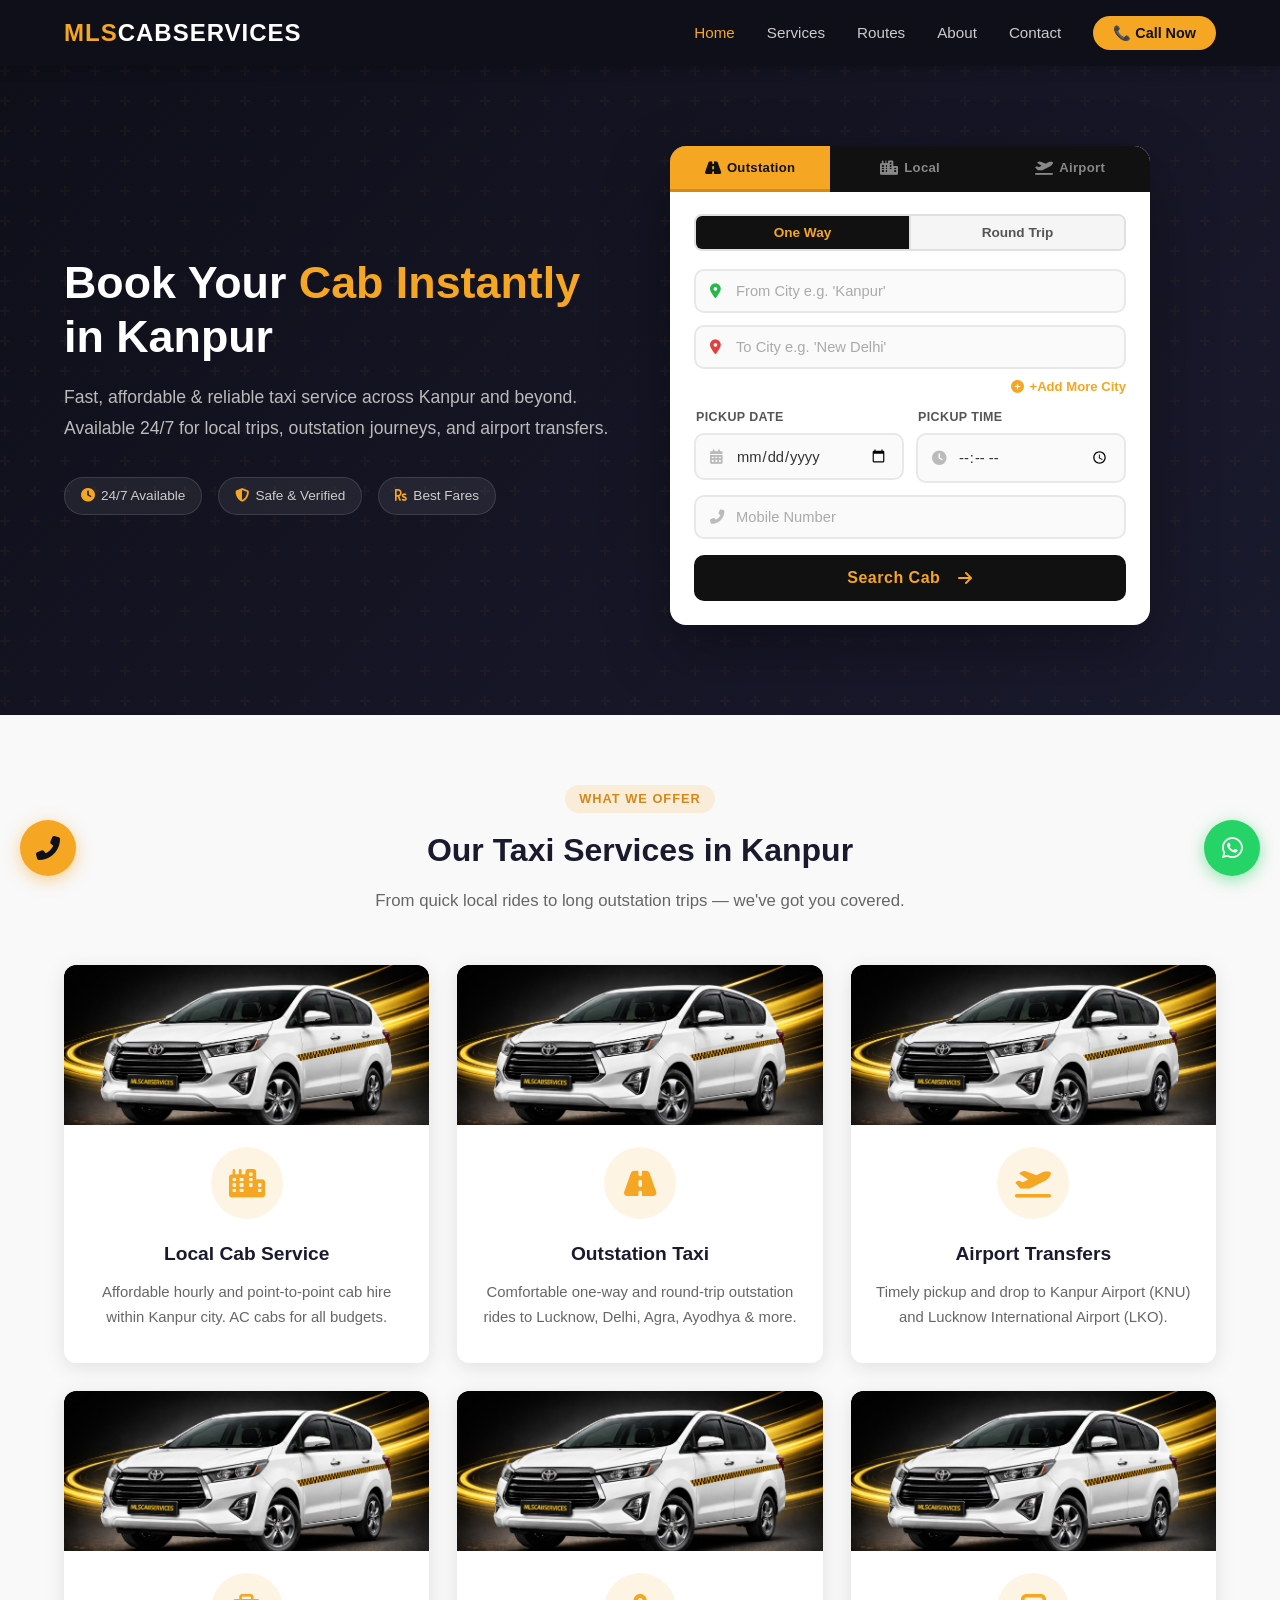
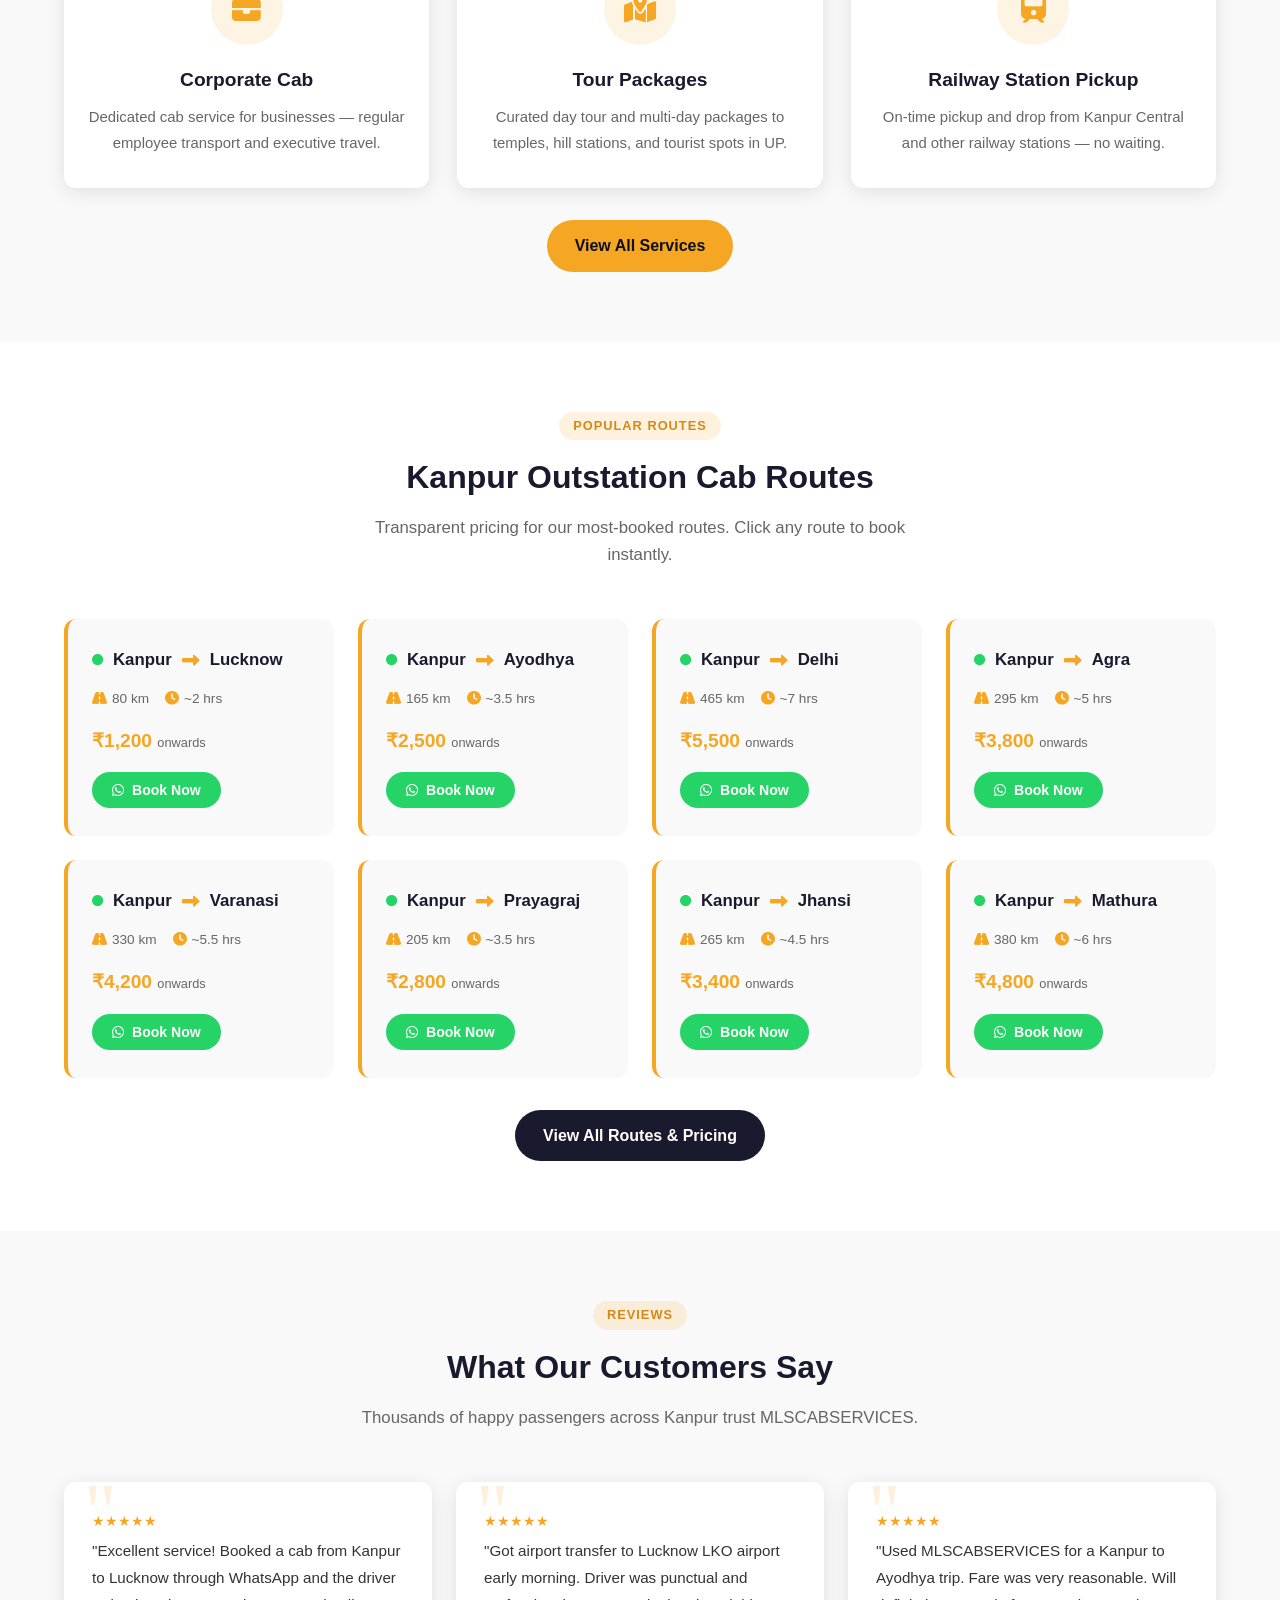
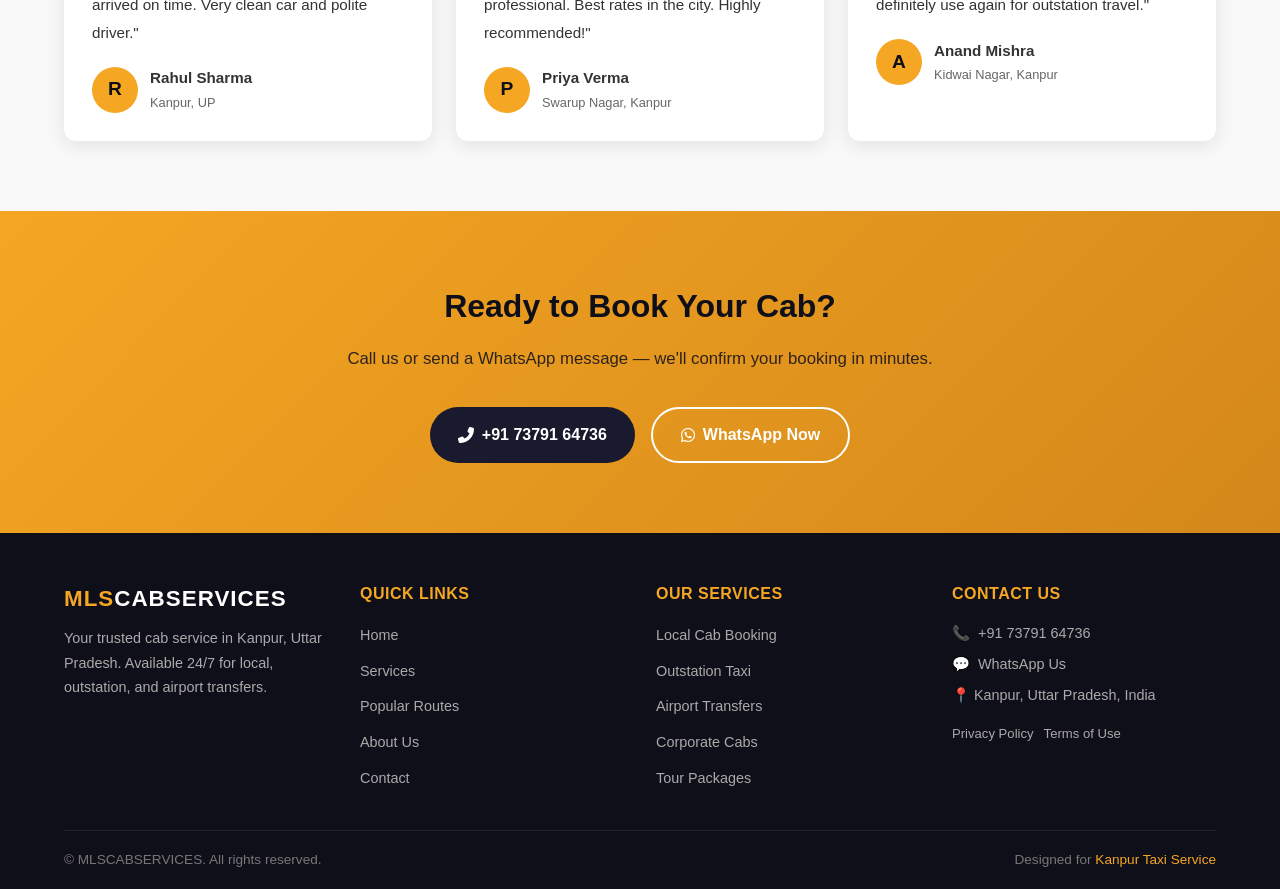
==== commit b327daf7: "feat: Add route cards for Kanpur to Jhansi and Kanpur to Mathura with booking options" ====
--- a/index.html
+++ b/index.html
@@ -397,6 +397,40 @@
             <i class="fab fa-whatsapp"></i> Book Now
           </button>
         </div>
+
+        <div class="route-card">
+          <div class="route-from-to">
+            <i class="fas fa-circle" style="font-size:0.7rem;color:#25d366;"></i>
+            Kanpur
+            <i class="fas fa-long-arrow-alt-right"></i>
+            Jhansi
+          </div>
+          <div class="route-details">
+            <span class="route-detail"><i class="fas fa-road"></i> 265 km</span>
+            <span class="route-detail"><i class="fas fa-clock"></i> ~4.5 hrs</span>
+          </div>
+          <div class="route-price">₹3,400 <span>onwards</span></div>
+          <button class="btn btn-whatsapp mt-16" style="padding:10px 20px;font-size:0.88rem;" onclick="sendWhatsAppRoute('Kanpur','Jhansi')">
+            <i class="fab fa-whatsapp"></i> Book Now
+          </button>
+        </div>
+
+        <div class="route-card">
+          <div class="route-from-to">
+            <i class="fas fa-circle" style="font-size:0.7rem;color:#25d366;"></i>
+            Kanpur
+            <i class="fas fa-long-arrow-alt-right"></i>
+            Mathura
+          </div>
+          <div class="route-details">
+            <span class="route-detail"><i class="fas fa-road"></i> 380 km</span>
+            <span class="route-detail"><i class="fas fa-clock"></i> ~6 hrs</span>
+          </div>
+          <div class="route-price">₹4,800 <span>onwards</span></div>
+          <button class="btn btn-whatsapp mt-16" style="padding:10px 20px;font-size:0.88rem;" onclick="sendWhatsAppRoute('Kanpur','Mathura')">
+            <i class="fab fa-whatsapp"></i> Book Now
+          </button>
+        </div>
       </div>
 
       <div class="text-center mt-32">
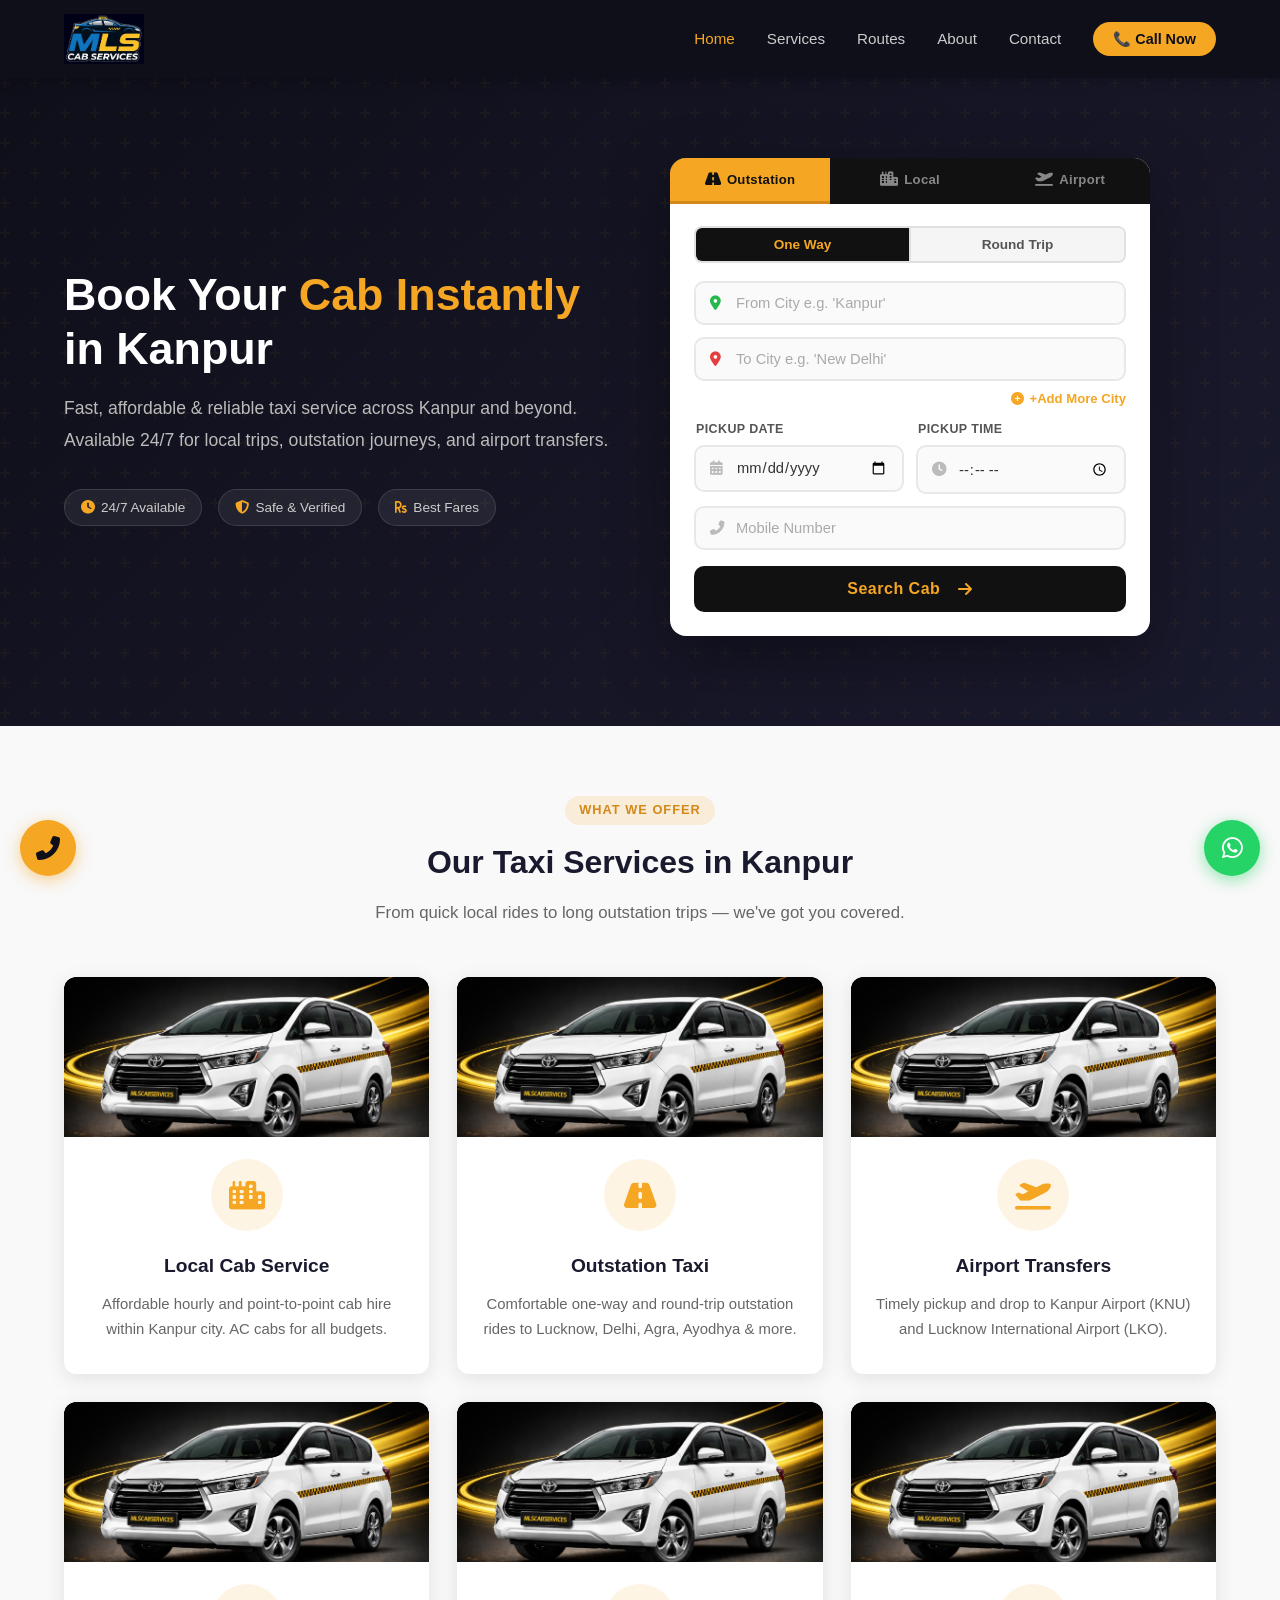
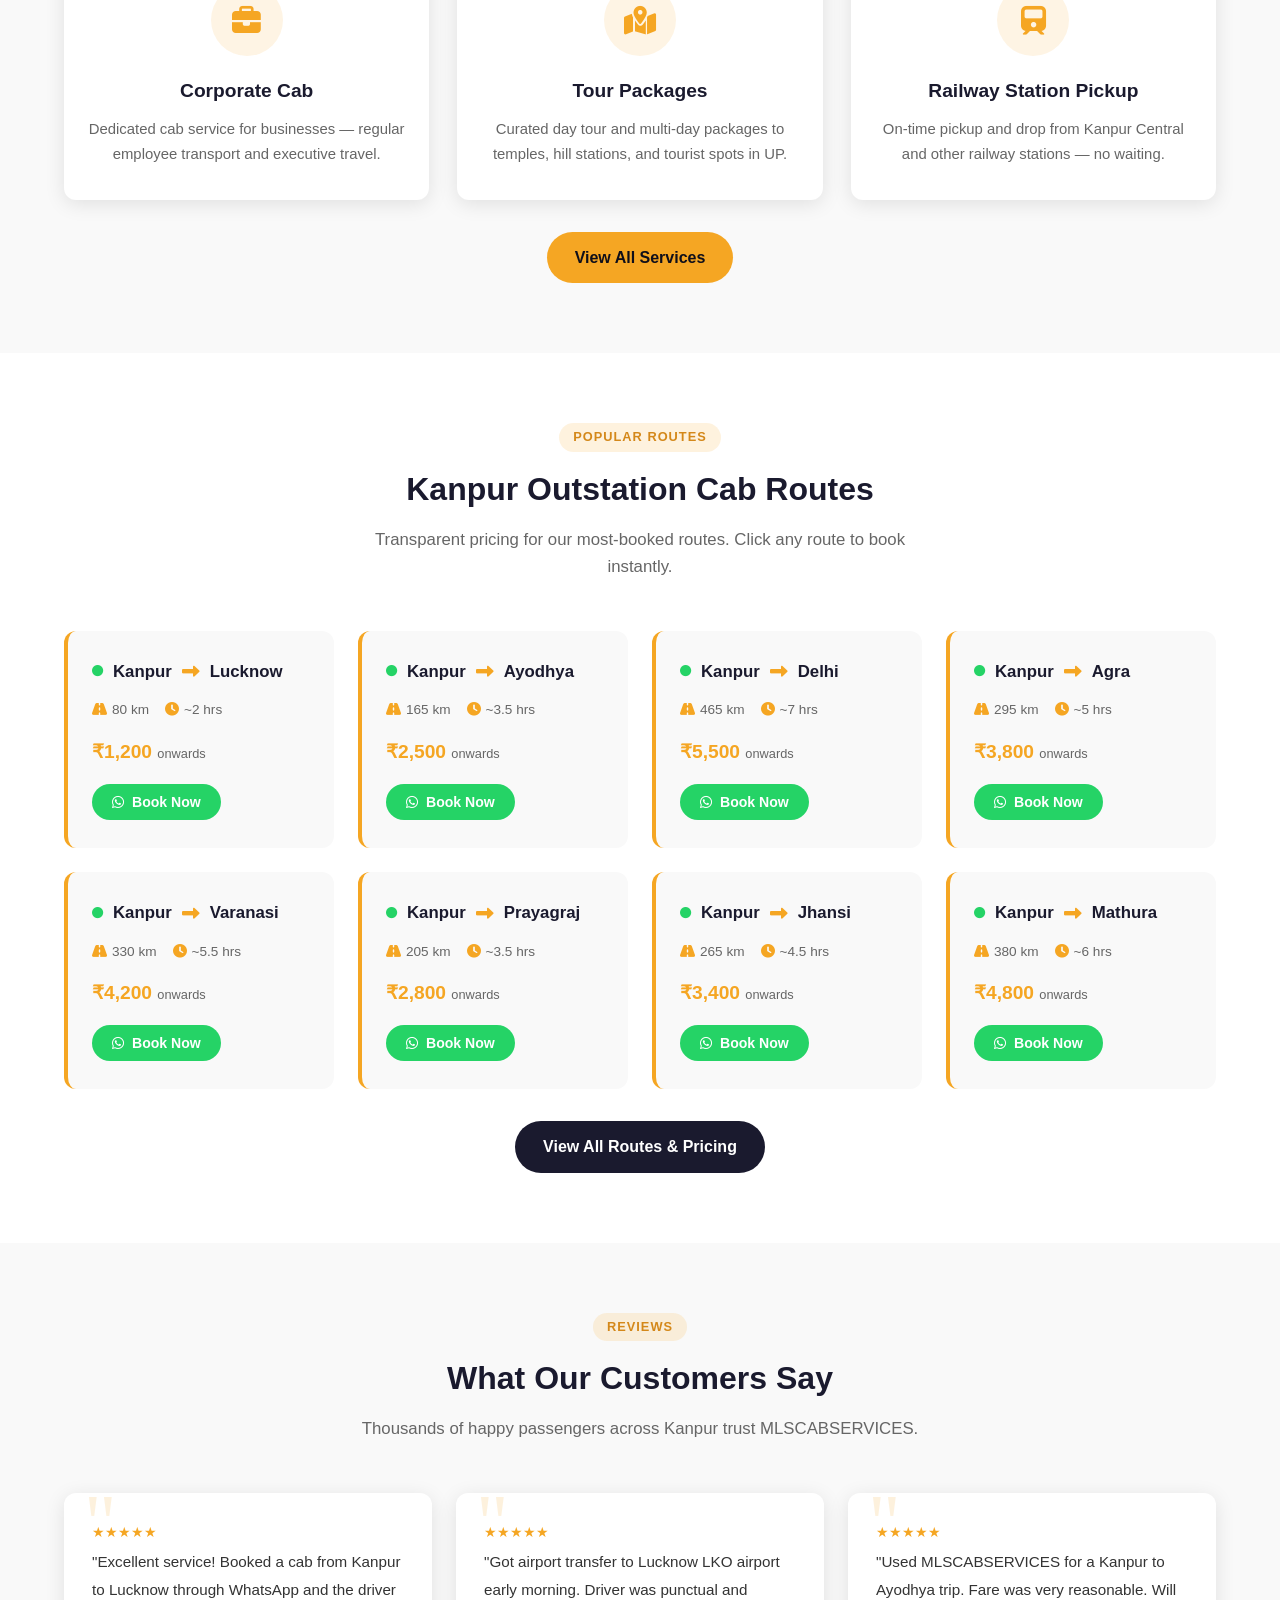
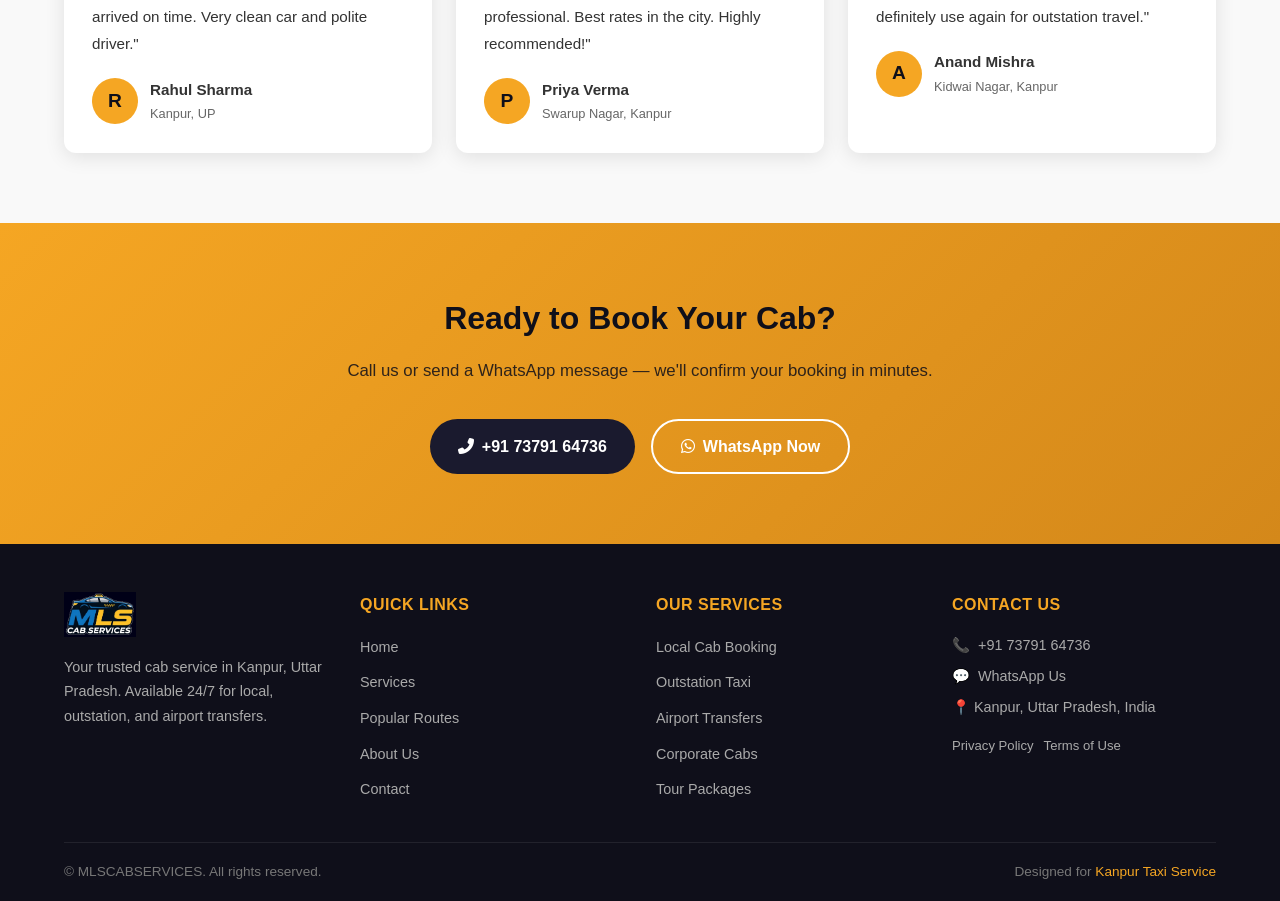
==== commit 8c0b1f20: "Refactor code structure for improved readability and maintainability" ====
--- a/index.html
+++ b/index.html
@@ -11,6 +11,8 @@
   <meta property="og:description" content="Affordable & reliable cab service in Kanpur. Available 24/7. Book via Call or WhatsApp." />
   <meta property="og:type" content="website" />
   <meta property="og:url" content="https://mlscabservices.in/index.html" />
+  <meta property="og:image" content="https://mlscabservices.in/images/logo.png" />
+  <link rel="icon" type="image/png" href="images/logo.png" />
   <link rel="canonical" href="https://mlscabservices.in/index.html" />
   <link rel="stylesheet" href="css/style.css" />
   <link rel="stylesheet" href="https://cdnjs.cloudflare.com/ajax/libs/font-awesome/6.5.0/css/all.min.css" crossorigin="anonymous" referrerpolicy="no-referrer" />
--- a/css/style.css
+++ b/css/style.css
@@ -60,14 +60,19 @@
   padding: 14px 0;
 }
 
-.logo {
-  font-size: 1.5rem;
-  font-weight: 800;
-  color: var(--primary);
-  letter-spacing: 1px;
-}
-
-.logo span { color: var(--white); }
+.logo-link {
+  display: inline-flex;
+  align-items: center;
+  justify-content: center;
+}
+
+.logo-img {
+  height: 50px;
+  width: auto;
+  display: block;
+}
+
+.footer-brand .logo-img { height: 45px; }
 
 /* Nav */
 .nav-menu {
@@ -677,7 +682,31 @@
   background: linear-gradient(135deg, var(--dark) 0%, var(--secondary) 100%);
   color: var(--white);
   padding: 60px 0;
-  text-align: center;
+  position: relative;
+  overflow: hidden;
+}
+.page-hero .container {
+  position: relative;
+  z-index: 1;
+  max-width: 60%;
+  text-align: left;
+}
+.page-hero-img {
+  position: absolute;
+  right: 0;
+  top: 0;
+  bottom: 0;
+  height: 100%;
+  width: auto;
+  max-width: none;
+  object-fit: contain;
+  object-position: right center;
+  mix-blend-mode: screen;
+  opacity: 0.92;
+  pointer-events: none;
+  user-select: none;
+  -webkit-mask-image: linear-gradient(to right, transparent 0%, black 25%);
+  mask-image: linear-gradient(to right, transparent 0%, black 25%);
 }
 .page-hero h1 { font-size: 2.4rem; font-weight: 900; margin-bottom: 12px; }
 .page-hero p { font-size: 1.05rem; color: #bbb; }
@@ -951,6 +980,8 @@
   .section-heading h2 { font-size: 1.6rem; }
 
   .page-hero h1 { font-size: 1.8rem; }
+  .page-hero .container { max-width: 100%; text-align: center; }
+  .page-hero-img { display: none; }
 
   .footer-grid { grid-template-columns: 1fr 1fr; }
   .footer-bottom { flex-direction: column; text-align: center; }
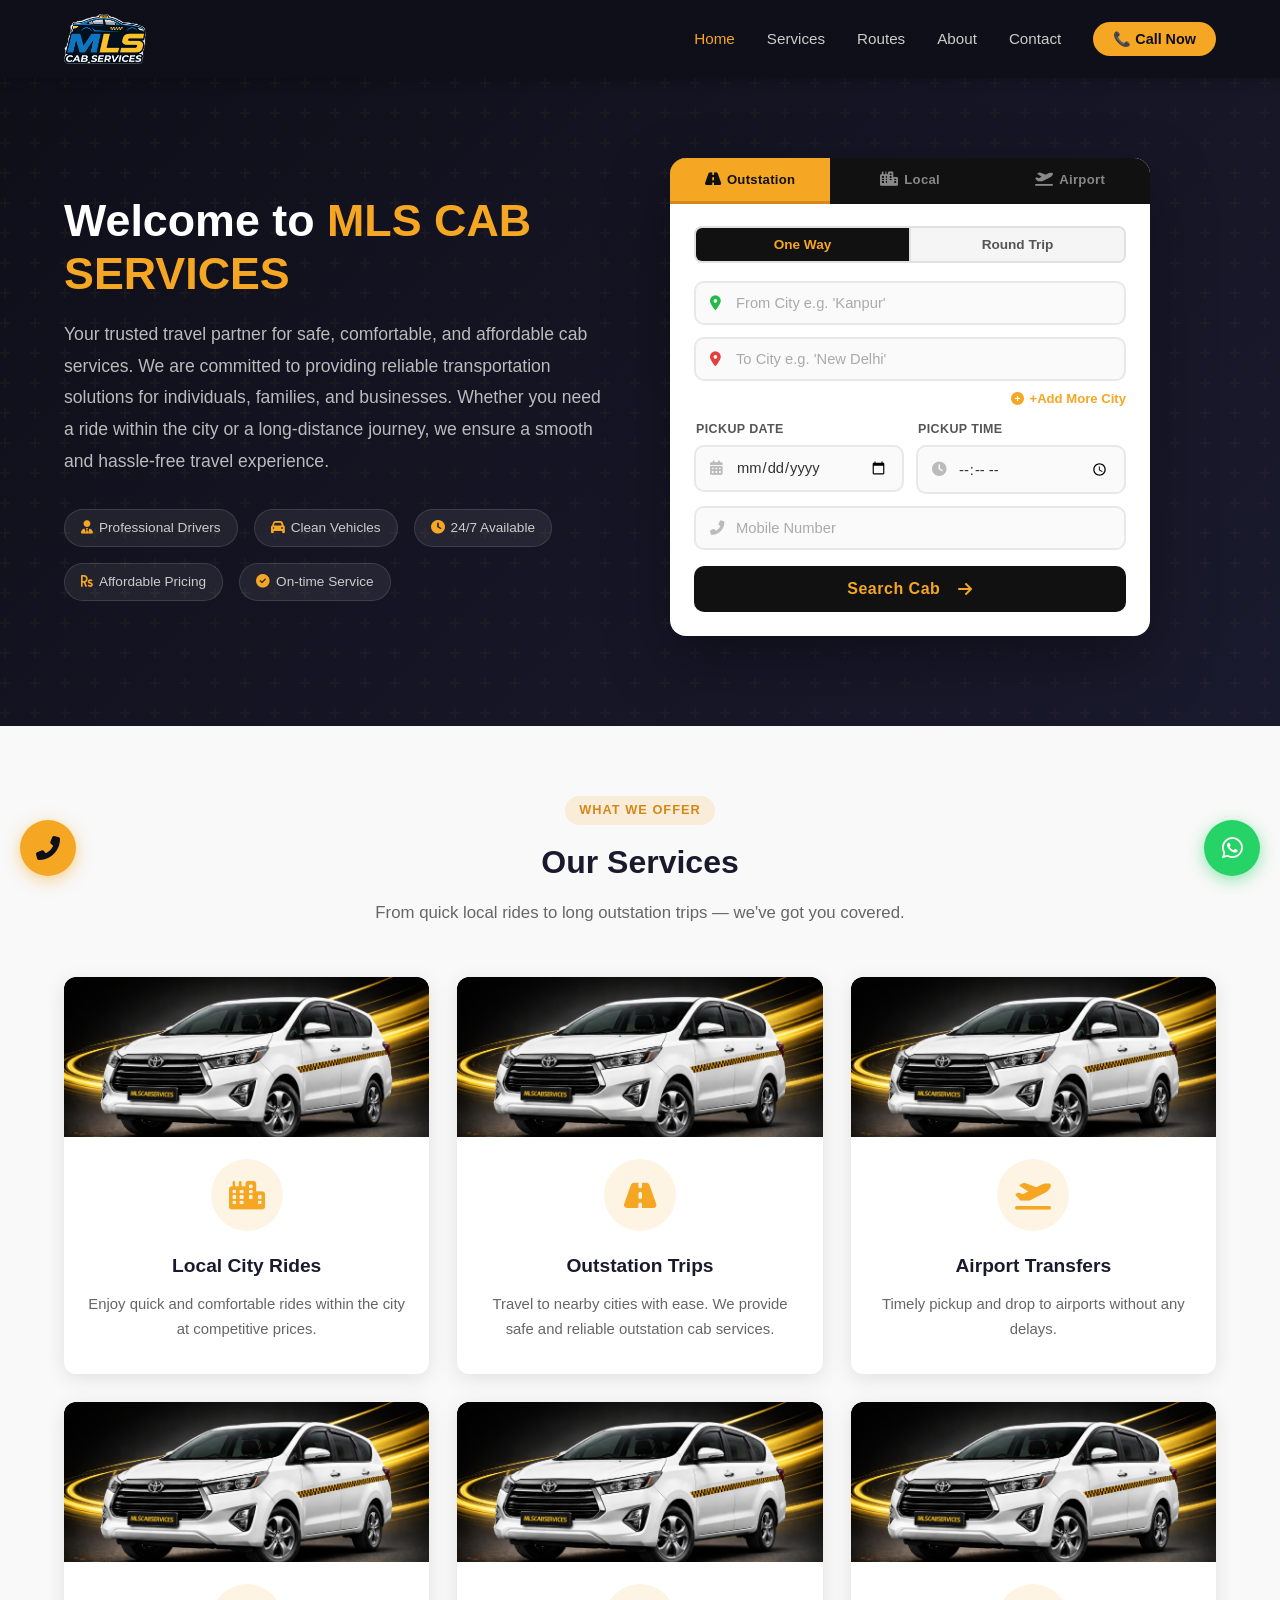
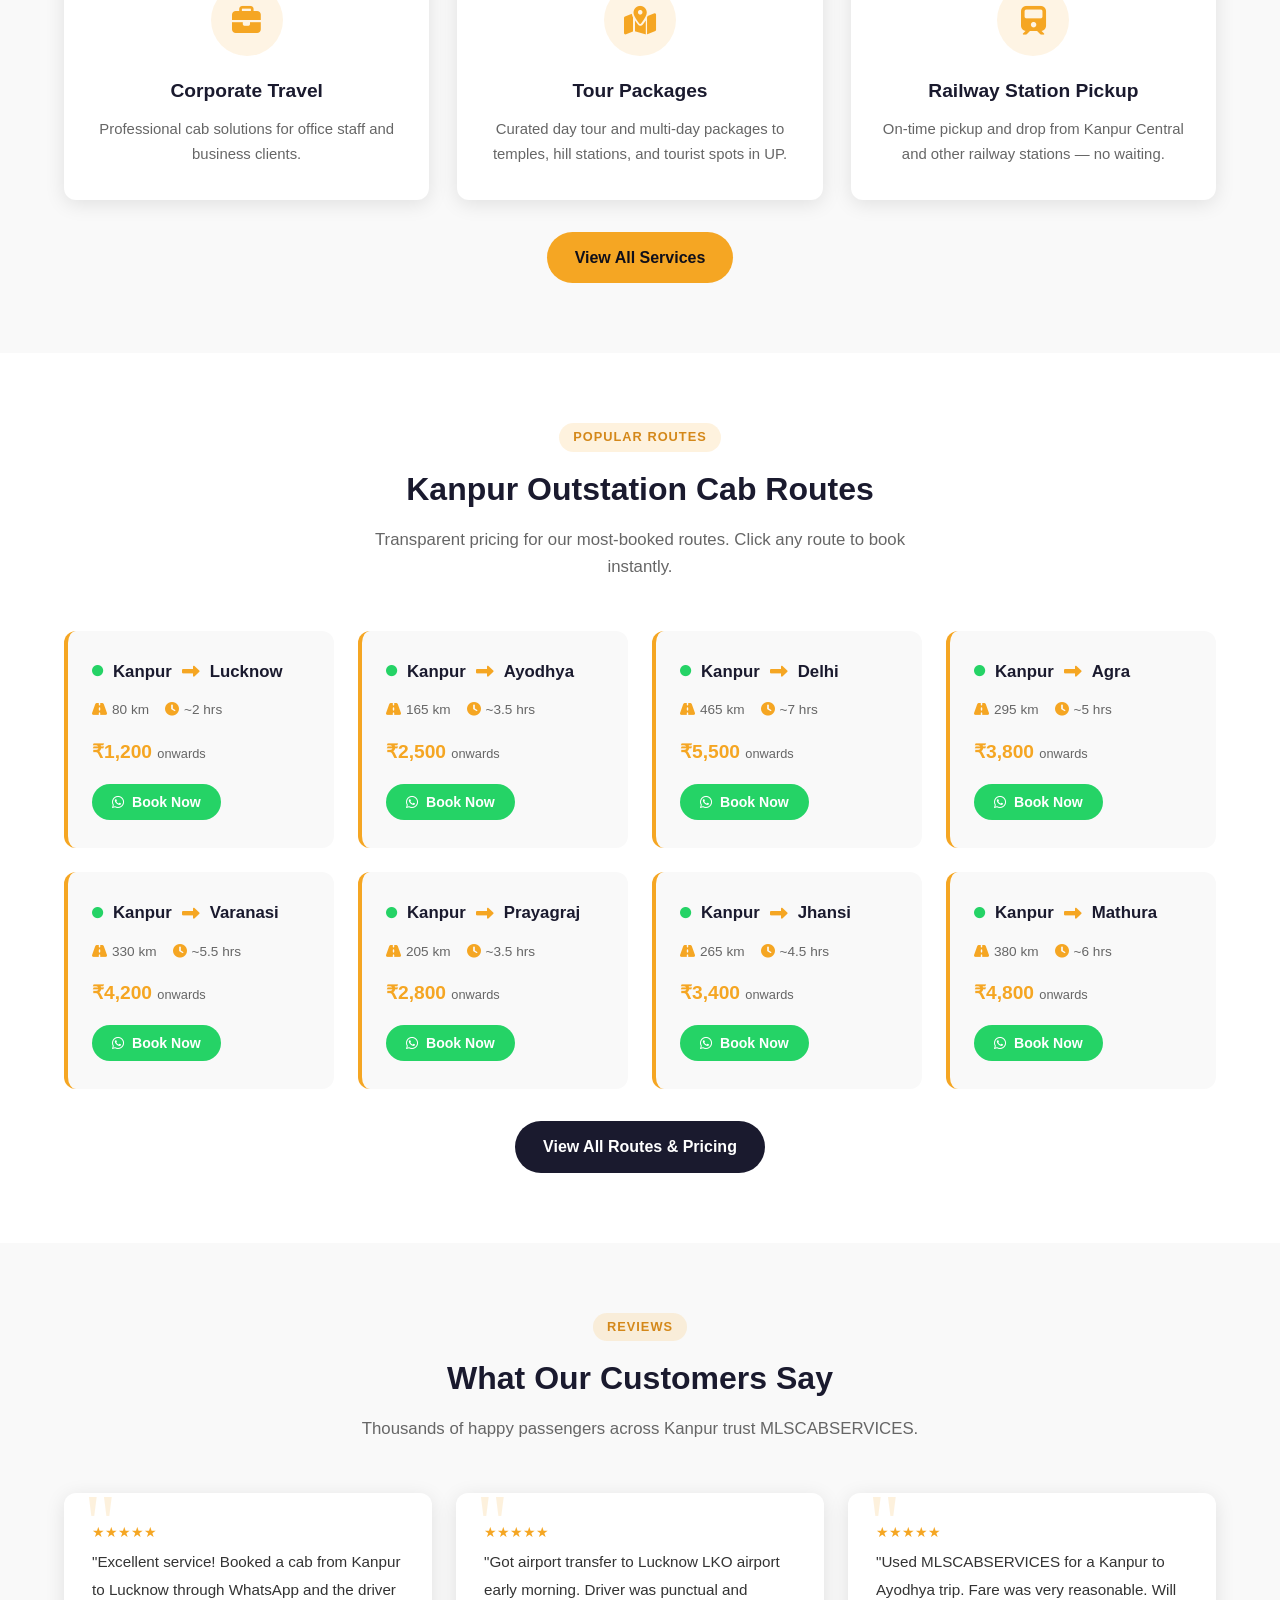
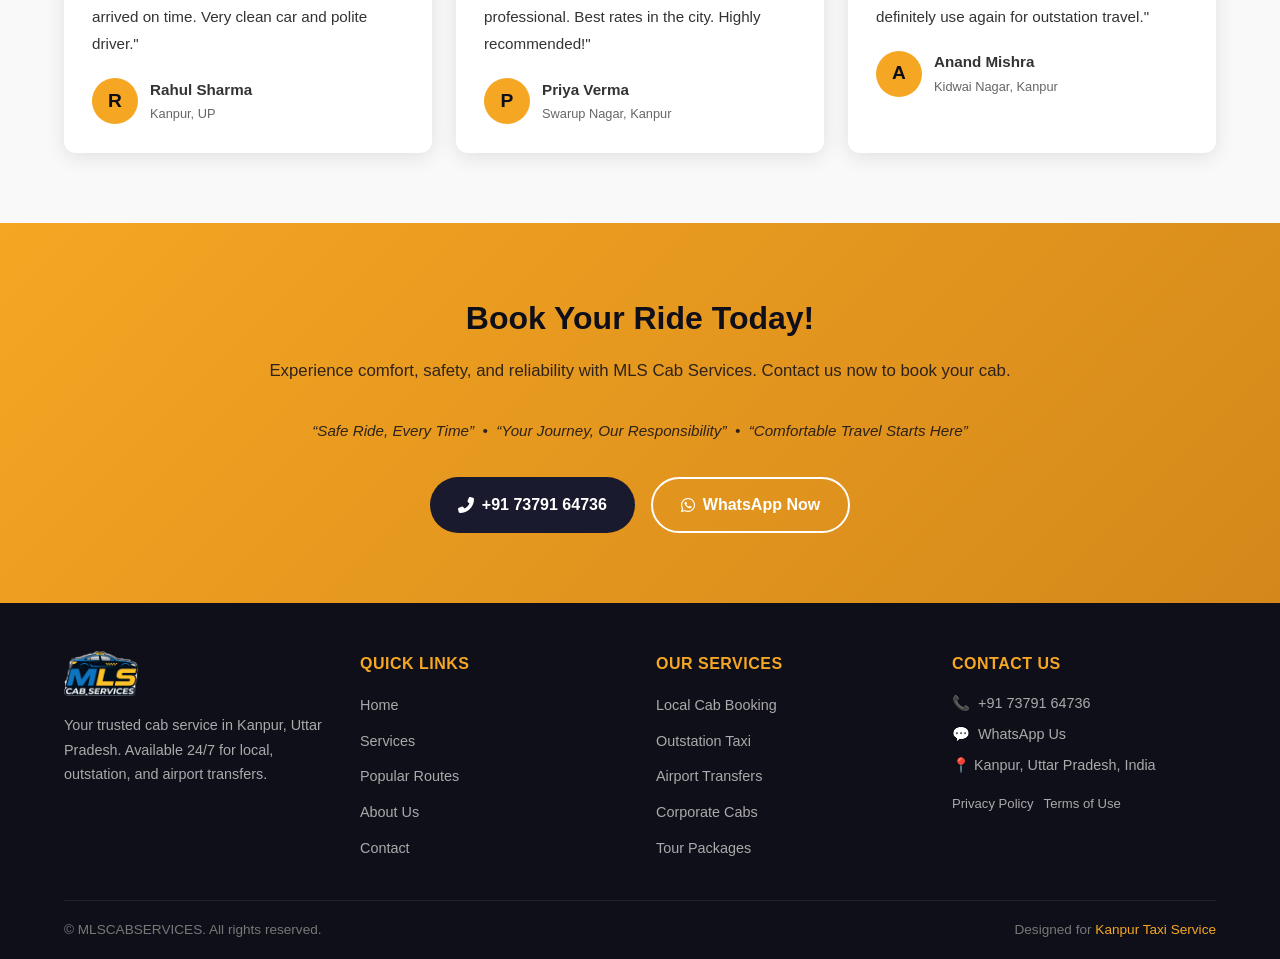
==== commit 67f7c962: "feat: Revamp About, Contact, Index, and Services pages for improved clarity and branding" ====
--- a/index.html
+++ b/index.html
@@ -28,12 +28,14 @@
       <div class="hero-inner">
 
         <div class="hero-content">
-          <h1>Book Your <span>Cab Instantly</span> in Kanpur</h1>
-          <p>Fast, affordable &amp; reliable taxi service across Kanpur and beyond. Available 24/7 for local trips, outstation journeys, and airport transfers.</p>
+          <h1>Welcome to <span>MLS CAB SERVICES</span></h1>
+          <p>Your trusted travel partner for safe, comfortable, and affordable cab services. We are committed to providing reliable transportation solutions for individuals, families, and businesses. Whether you need a ride within the city or a long-distance journey, we ensure a smooth and hassle-free travel experience.</p>
           <div class="hero-badges">
+            <span class="hero-badge"><i class="fas fa-user-tie"></i> Professional Drivers</span>
+            <span class="hero-badge"><i class="fas fa-car"></i> Clean Vehicles</span>
             <span class="hero-badge"><i class="fas fa-clock"></i> 24/7 Available</span>
-            <span class="hero-badge"><i class="fas fa-shield-alt"></i> Safe &amp; Verified</span>
-            <span class="hero-badge"><i class="fas fa-rupee-sign"></i> Best Fares</span>
+            <span class="hero-badge"><i class="fas fa-rupee-sign"></i> Affordable Pricing</span>
+            <span class="hero-badge"><i class="fas fa-check-circle"></i> On-time Service</span>
           </div>
          
         </div>
@@ -227,7 +229,7 @@
     <div class="container">
       <div class="section-heading">
         <span class="tag">What We Offer</span>
-        <h2>Our Taxi Services in Kanpur</h2>
+        <h2>Our Services</h2>
         <p>From quick local rides to long outstation trips — we've got you covered.</p>
       </div>
 
@@ -237,16 +239,16 @@
             <img src="images/MLSCAB_IMAGE1.png" alt="MLSCABSERVICES Cab" class="sc-img" loading="lazy" />
           </div>
           <div class="service-icon"><i class="fas fa-city"></i></div>
-          <h3>Local Cab Service</h3>
-          <p>Affordable hourly and point-to-point cab hire within Kanpur city. AC cabs for all budgets.</p>
+          <h3>Local City Rides</h3>
+          <p>Enjoy quick and comfortable rides within the city at competitive prices.</p>
         </div>
         <div class="service-card">
           <div class="sc-img-wrap">
             <img src="images/MLSCAB_IMAGE1.png" alt="MLSCABSERVICES Cab" class="sc-img" loading="lazy" />
           </div>
           <div class="service-icon"><i class="fas fa-road"></i></div>
-          <h3>Outstation Taxi</h3>
-          <p>Comfortable one-way and round-trip outstation rides to Lucknow, Delhi, Agra, Ayodhya &amp; more.</p>
+          <h3>Outstation Trips</h3>
+          <p>Travel to nearby cities with ease. We provide safe and reliable outstation cab services.</p>
         </div>
         <div class="service-card">
           <div class="sc-img-wrap">
@@ -254,15 +256,15 @@
           </div>
           <div class="service-icon"><i class="fas fa-plane-departure"></i></div>
           <h3>Airport Transfers</h3>
-          <p>Timely pickup and drop to Kanpur Airport (KNU) and Lucknow International Airport (LKO).</p>
+          <p>Timely pickup and drop to airports without any delays.</p>
         </div>
         <div class="service-card">
           <div class="sc-img-wrap">
             <img src="images/MLSCAB_IMAGE1.png" alt="MLSCABSERVICES Cab" class="sc-img" loading="lazy" />
           </div>
           <div class="service-icon"><i class="fas fa-briefcase"></i></div>
-          <h3>Corporate Cab</h3>
-          <p>Dedicated cab service for businesses — regular employee transport and executive travel.</p>
+          <h3>Corporate Travel</h3>
+          <p>Professional cab solutions for office staff and business clients.</p>
         </div>
         <div class="service-card">
           <div class="sc-img-wrap">
@@ -493,8 +495,9 @@
   <!-- ========== CTA ========== -->
   <section class="cta-section" aria-label="Call to action">
     <div class="container">
-      <h2>Ready to Book Your Cab?</h2>
-      <p>Call us or send a WhatsApp message — we'll confirm your booking in minutes.</p>
+      <h2>Book Your Ride Today!</h2>
+      <p>Experience comfort, safety, and reliability with MLS Cab Services. Contact us now to book your cab.</p>
+      <p style="font-size:0.95rem;opacity:0.85;margin-top:8px;font-style:italic;">&ldquo;Safe Ride, Every Time&rdquo; &nbsp;&bull;&nbsp; &ldquo;Your Journey, Our Responsibility&rdquo; &nbsp;&bull;&nbsp; &ldquo;Comfortable Travel Starts Here&rdquo;</p>
       <div class="cta-buttons">
         <a href="tel:+917379164736" class="btn btn-dark">
           <i class="fas fa-phone-alt"></i> +91 73791 64736
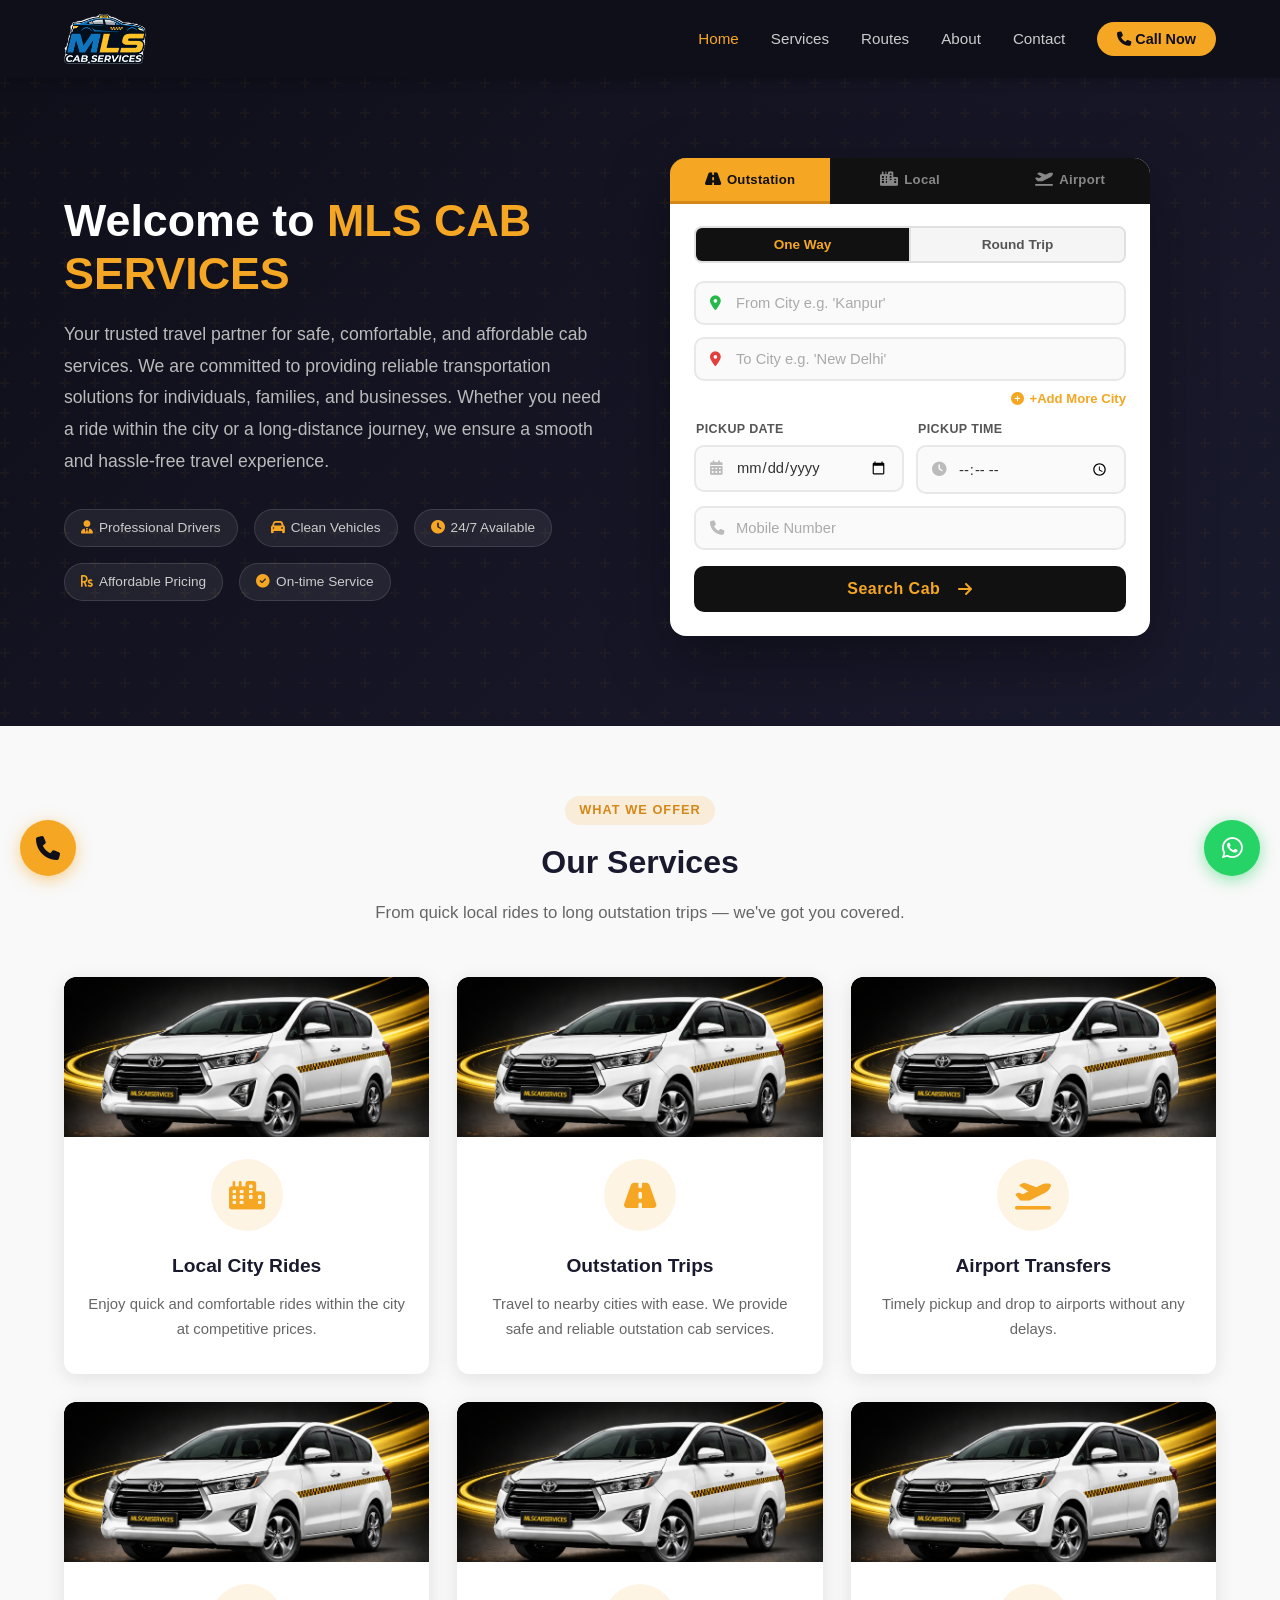
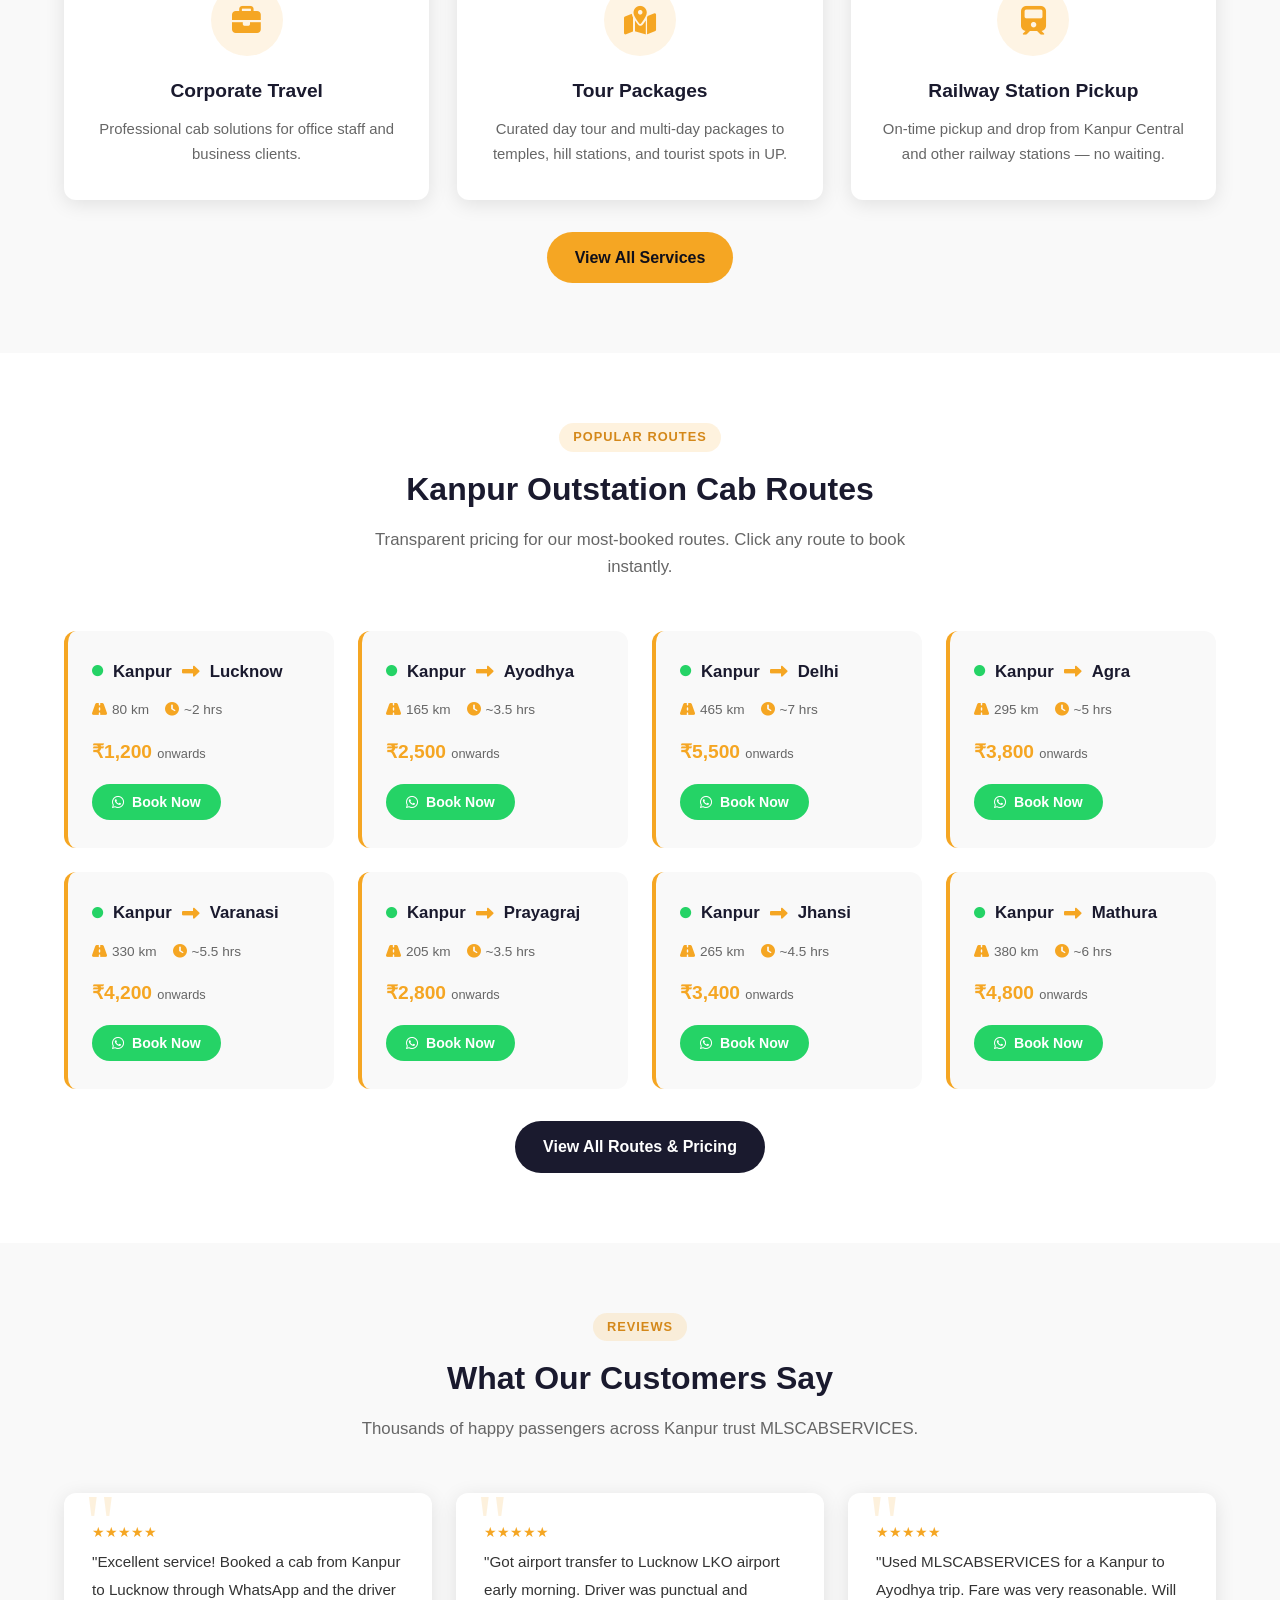
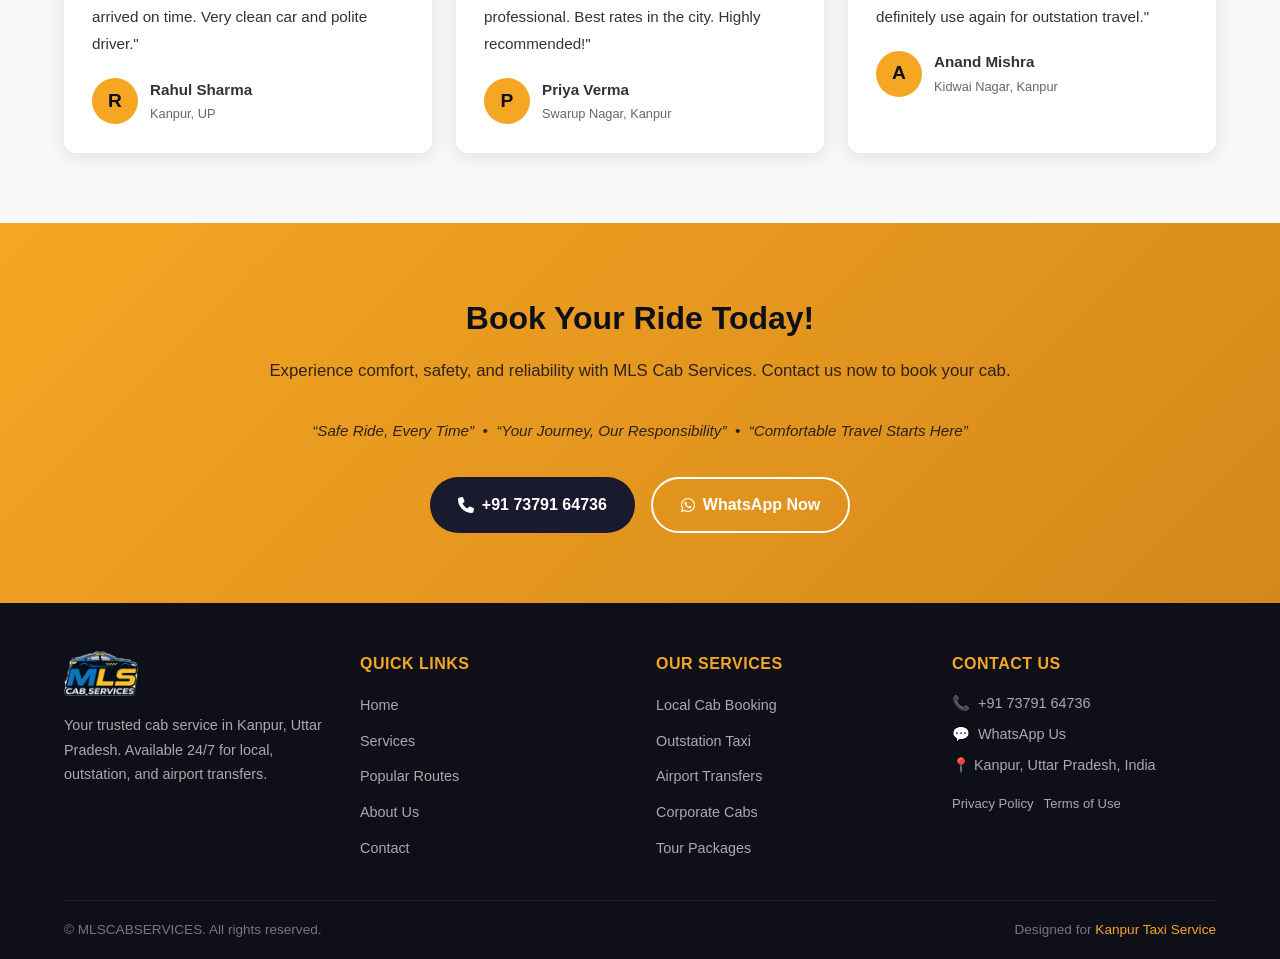
==== commit f137da0b: "feat: Update phone icons across multiple pages for consistent branding" ====
--- a/index.html
+++ b/index.html
@@ -116,7 +116,7 @@
                 <div class="bk-field-labeled">
                   <label class="bk-label">Mobile No</label>
                   <div class="bk-field">
-                    <i class="fas fa-phone-alt bk-icon"></i>
+                    <i class="fas fa-phone bk-icon"></i>
                     <input type="tel" id="os-mobile-rt" placeholder="Mobile No" maxlength="15" />
                   </div>
                 </div>
@@ -124,7 +124,7 @@
 
               <!-- Mobile (one-way only) -->
               <div class="bk-field" id="os-mobile-row">
-                <i class="fas fa-phone-alt bk-icon"></i>
+                <i class="fas fa-phone bk-icon"></i>
                 <input type="tel" id="os-mobile" placeholder="Mobile Number" maxlength="15" />
               </div>
 
@@ -162,7 +162,7 @@
                 </div>
               </div>
               <div class="bk-field">
-                <i class="fas fa-phone-alt bk-icon"></i>
+                <i class="fas fa-phone bk-icon"></i>
                 <input type="tel" id="lc-mobile" placeholder="Mobile Number" maxlength="15" />
               </div>
             </div>
@@ -209,7 +209,7 @@
                 </div>
               </div>
               <div class="bk-field">
-                <i class="fas fa-phone-alt bk-icon"></i>
+                <i class="fas fa-phone bk-icon"></i>
                 <input type="tel" id="ap-mobile" placeholder="Mobile Number" maxlength="15" />
               </div>
             </div>
@@ -500,7 +500,7 @@
       <p style="font-size:0.95rem;opacity:0.85;margin-top:8px;font-style:italic;">&ldquo;Safe Ride, Every Time&rdquo; &nbsp;&bull;&nbsp; &ldquo;Your Journey, Our Responsibility&rdquo; &nbsp;&bull;&nbsp; &ldquo;Comfortable Travel Starts Here&rdquo;</p>
       <div class="cta-buttons">
         <a href="tel:+917379164736" class="btn btn-dark">
-          <i class="fas fa-phone-alt"></i> +91 73791 64736
+          <i class="fas fa-phone"></i> +91 73791 64736
         </a>
         <a href="https://wa.me/917379164736" target="_blank" rel="noopener noreferrer" class="btn btn-outline">
           <i class="fab fa-whatsapp"></i> WhatsApp Now
@@ -514,7 +514,7 @@
 
   <!-- Sticky Floating Buttons -->
   <a href="tel:+917379164736" class="sticky-call" title="Call MLSCABSERVICES" aria-label="Call us">
-    <i class="fas fa-phone-alt"></i>
+    <i class="fas fa-phone"></i>
   </a>
   <a href="https://wa.me/917379164736" target="_blank" rel="noopener noreferrer" class="sticky-whatsapp" title="WhatsApp MLSCABSERVICES" aria-label="WhatsApp us">
     <i class="fab fa-whatsapp"></i>
@@ -529,7 +529,7 @@
       <p id="tm-msg">PickupTime should be greater than 2 hours from current time!</p>
       <p class="tm-sub">Please call our Customer Care no.</p>
       <a href="tel:+917379164736" class="tm-call-btn">
-        <i class="fas fa-phone-alt"></i> +91-7379164736
+        <i class="fas fa-phone"></i> +91-7379164736
       </a>
     </div>
   </div>
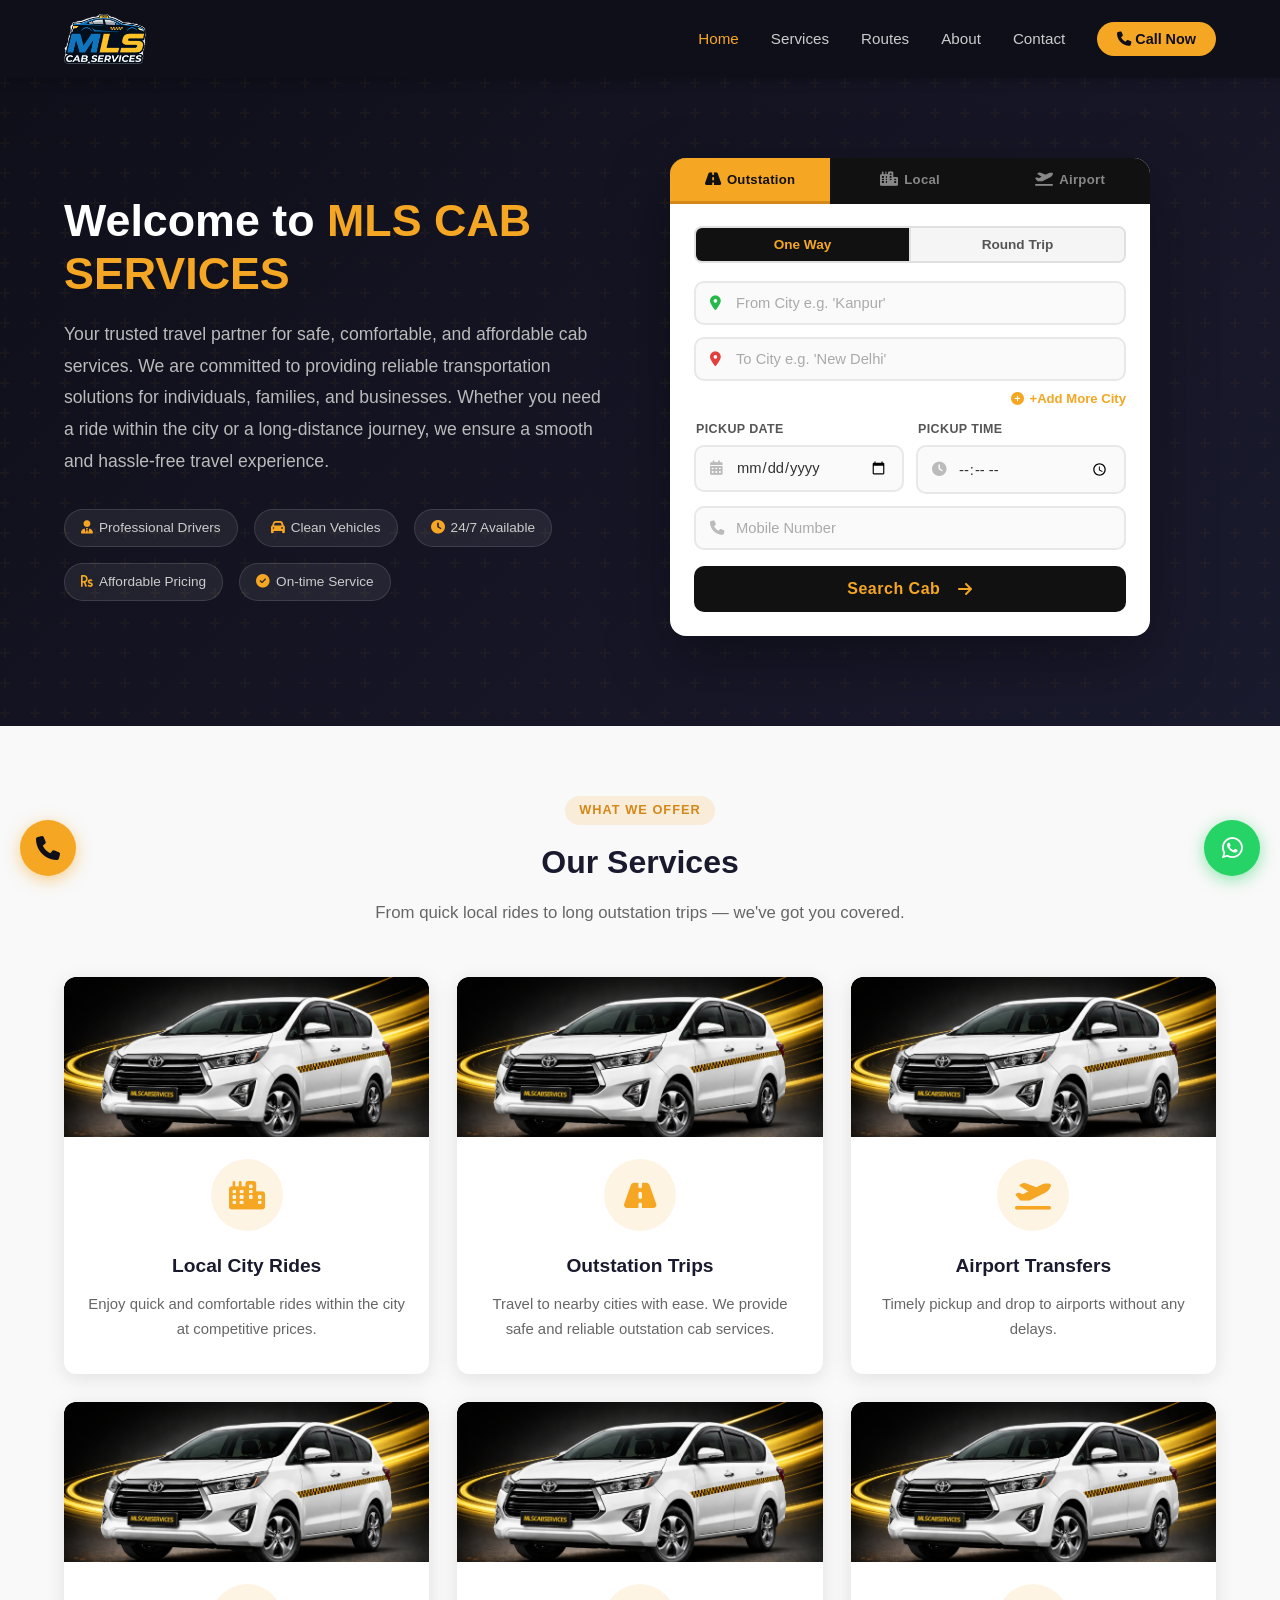
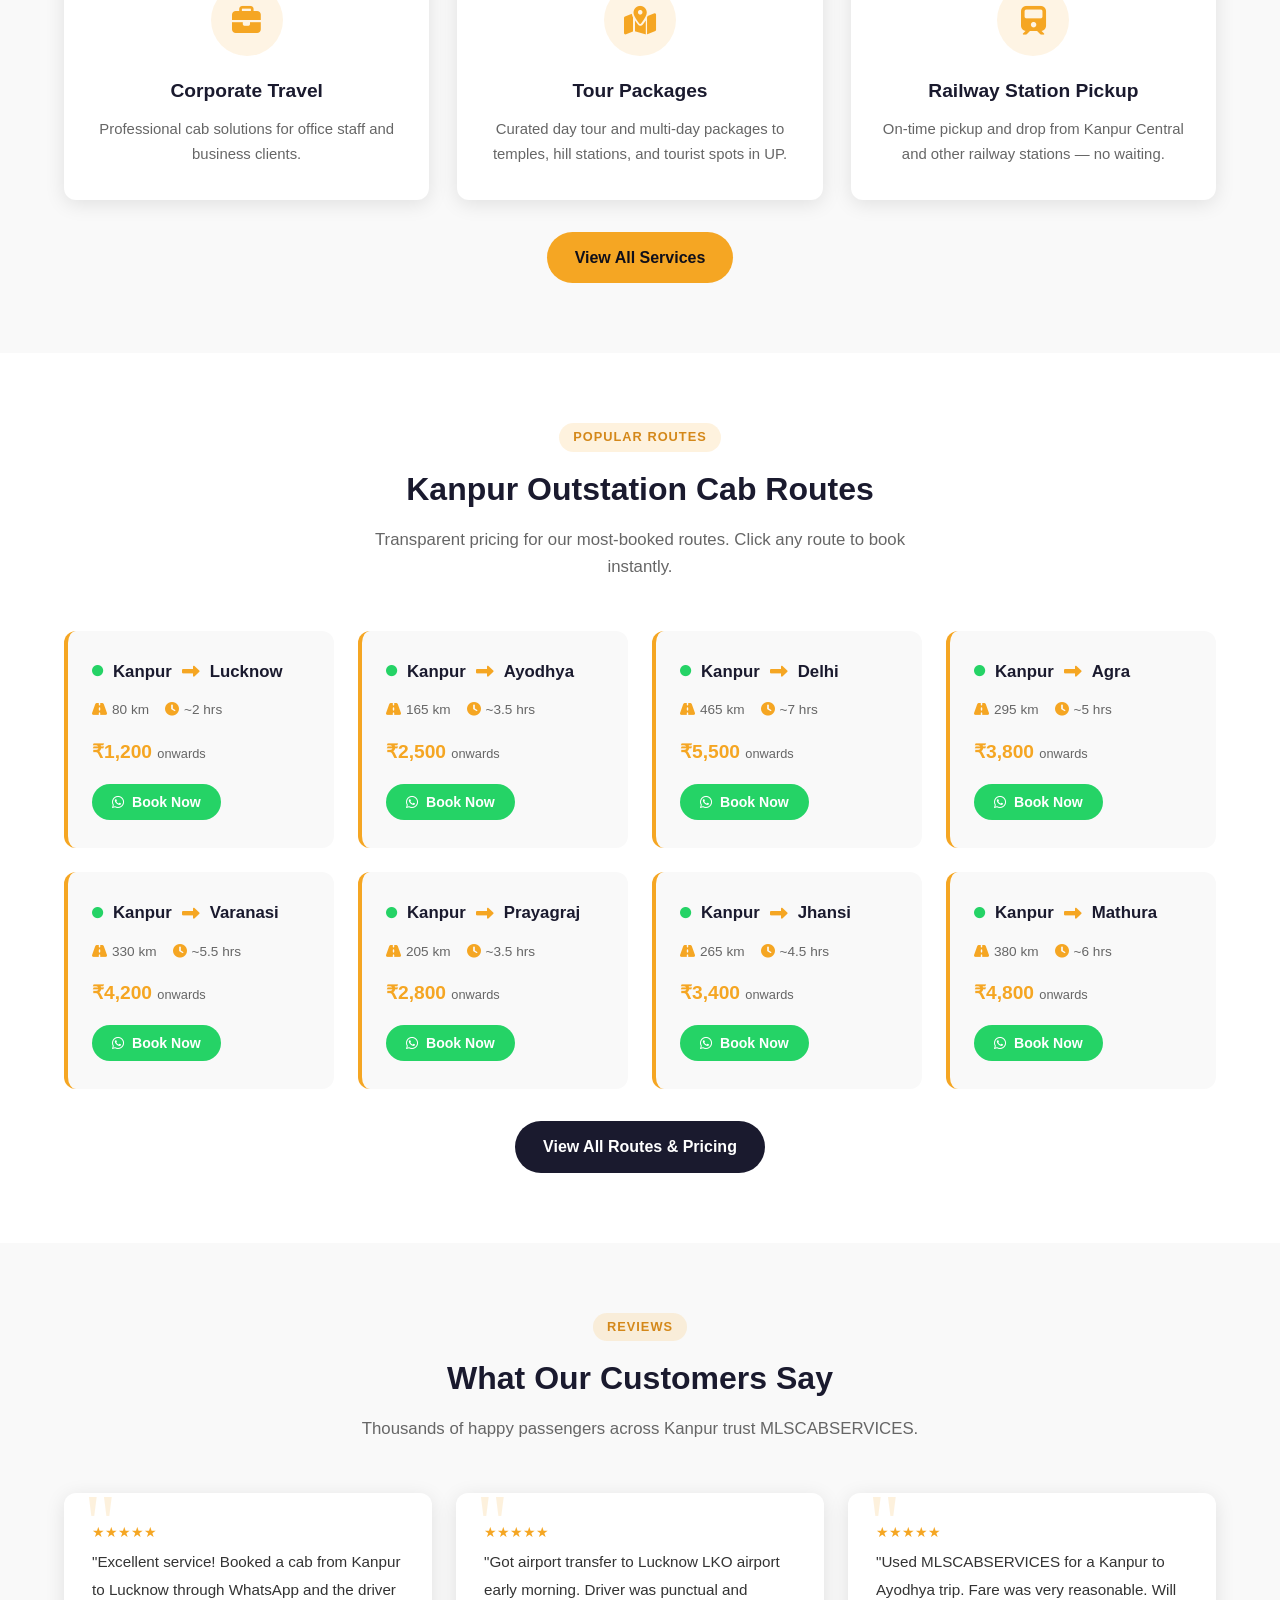
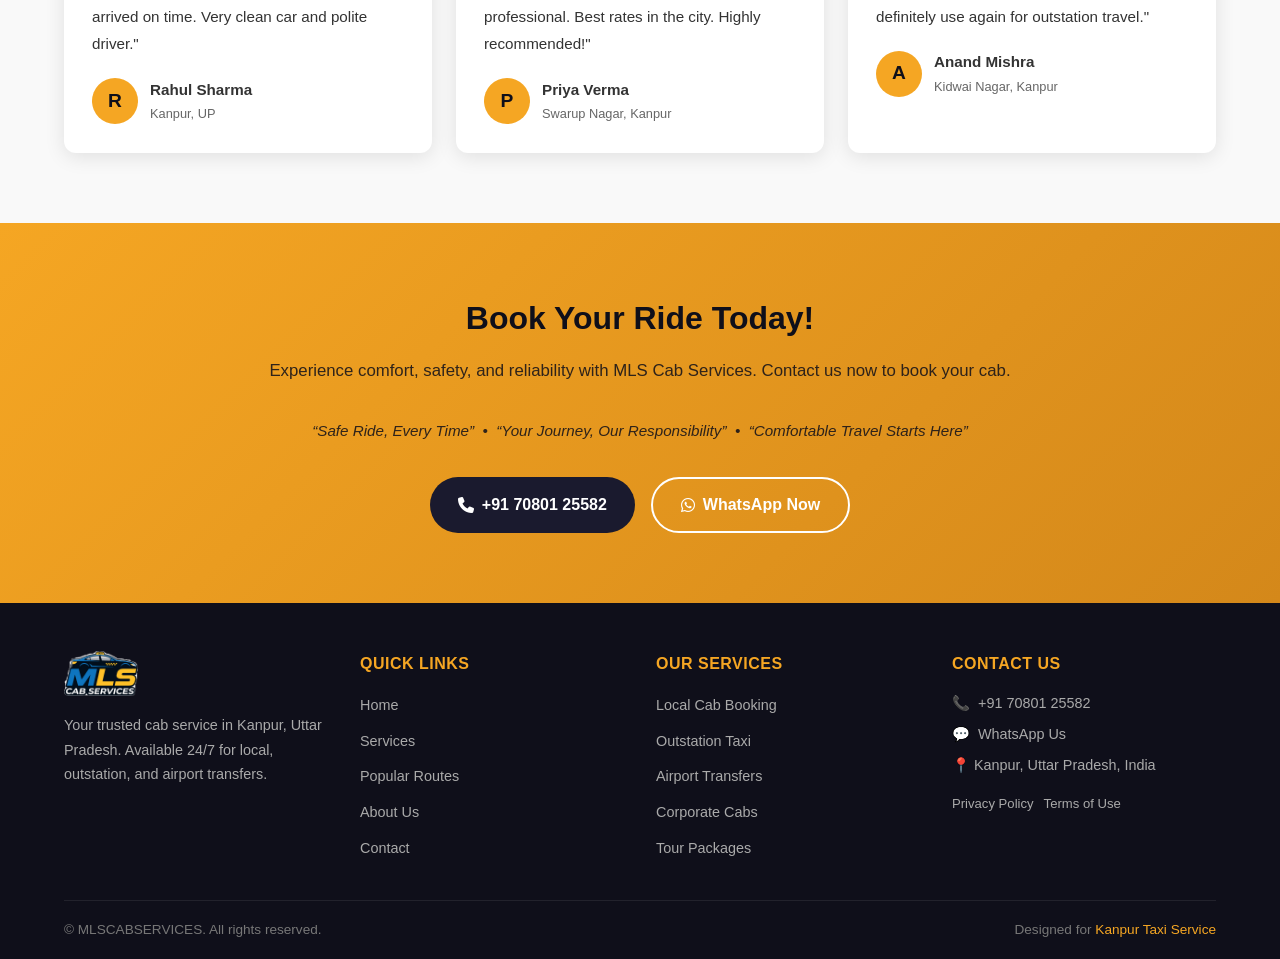
==== commit 59dcac09: "feat: Update contact information across multiple pages for consistency" ====
--- a/index.html
+++ b/index.html
@@ -4,7 +4,7 @@
   <meta charset="UTF-8" />
   <meta name="viewport" content="width=device-width, initial-scale=1.0" />
   <title>MLSCABSERVICES – Taxi Service in Kanpur | Book Cab Online</title>
-  <meta name="description" content="Book reliable taxi service in Kanpur, Uttar Pradesh. MLSCABSERVICES offers local cab, outstation taxi, and airport transfers. Call +917379164736 or WhatsApp to book instantly." />
+  <meta name="description" content="Book reliable taxi service in Kanpur, Uttar Pradesh. MLSCABSERVICES offers local cab, outstation taxi, and airport transfers. Call +917080125582 or WhatsApp to book instantly." />
   <meta name="keywords" content="taxi service in Kanpur, cab booking Kanpur, Kanpur to Lucknow taxi, outstation cab Kanpur, airport cab Kanpur, MLSCABSERVICES" />
   <meta name="robots" content="index, follow" />
   <meta property="og:title" content="MLSCABSERVICES – Taxi Service in Kanpur" />
@@ -499,10 +499,10 @@
       <p>Experience comfort, safety, and reliability with MLS Cab Services. Contact us now to book your cab.</p>
       <p style="font-size:0.95rem;opacity:0.85;margin-top:8px;font-style:italic;">&ldquo;Safe Ride, Every Time&rdquo; &nbsp;&bull;&nbsp; &ldquo;Your Journey, Our Responsibility&rdquo; &nbsp;&bull;&nbsp; &ldquo;Comfortable Travel Starts Here&rdquo;</p>
       <div class="cta-buttons">
-        <a href="tel:+917379164736" class="btn btn-dark">
-          <i class="fas fa-phone"></i> +91 73791 64736
+        <a href="tel:+917080125582" class="btn btn-dark">
+          <i class="fas fa-phone"></i> +91 70801 25582
         </a>
-        <a href="https://wa.me/917379164736" target="_blank" rel="noopener noreferrer" class="btn btn-outline">
+        <a href="https://wa.me/917080125582" target="_blank" rel="noopener noreferrer" class="btn btn-outline">
           <i class="fab fa-whatsapp"></i> WhatsApp Now
         </a>
       </div>
@@ -513,10 +513,10 @@
   <div id="site-footer"></div>
 
   <!-- Sticky Floating Buttons -->
-  <a href="tel:+917379164736" class="sticky-call" title="Call MLSCABSERVICES" aria-label="Call us">
+  <a href="tel:+917080125582" class="sticky-call" title="Call MLSCABSERVICES" aria-label="Call us">
     <i class="fas fa-phone"></i>
   </a>
-  <a href="https://wa.me/917379164736" target="_blank" rel="noopener noreferrer" class="sticky-whatsapp" title="WhatsApp MLSCABSERVICES" aria-label="WhatsApp us">
+  <a href="https://wa.me/917080125582" target="_blank" rel="noopener noreferrer" class="sticky-whatsapp" title="WhatsApp MLSCABSERVICES" aria-label="WhatsApp us">
     <i class="fab fa-whatsapp"></i>
   </a>
 
@@ -528,8 +528,8 @@
       <h3 id="tm-title">Pickup Time Alert</h3>
       <p id="tm-msg">PickupTime should be greater than 2 hours from current time!</p>
       <p class="tm-sub">Please call our Customer Care no.</p>
-      <a href="tel:+917379164736" class="tm-call-btn">
-        <i class="fas fa-phone"></i> +91-7379164736
+      <a href="tel:+917080125582" class="tm-call-btn">
+        <i class="fas fa-phone"></i> +91-7080125582
       </a>
     </div>
   </div>
--- a/css/style.css
+++ b/css/style.css
@@ -241,7 +241,8 @@
   justify-content: center;
   font-size: 1.5rem;
   box-shadow: 0 4px 16px rgba(245,166,35,0.5);
-  transition: transform var(--transition);
+  transition: transform var(--transition), opacity 0.2s ease;
+  opacity: 1;
 }
 .sticky-call:hover { transform: scale(1.1); }
 
@@ -260,7 +261,8 @@
   justify-content: center;
   font-size: 1.5rem;
   box-shadow: 0 4px 16px rgba(37,211,102,0.5);
-  transition: transform var(--transition);
+  transition: transform var(--transition), opacity 0.2s ease;
+  opacity: 1;
 }
 .sticky-whatsapp:hover { transform: scale(1.1); }
 
@@ -936,20 +938,20 @@
 .highlight { color: var(--primary); }
 
 /* ============================================
-   RESPONSIVE - TABLET
+   RESPONSIVE — TABLET  ≤ 992px
    ============================================ */
 @media (max-width: 992px) {
-  .hero-inner { grid-template-columns: 1fr; gap: 40px; }
-  .hero-content h1 { font-size: 2.2rem; }
-  .about-grid { grid-template-columns: 1fr; }
-  .contact-grid { grid-template-columns: 1fr; }
-  .form-row { grid-template-columns: 1fr; }
-}
-
-/* ============================================
-   RESPONSIVE - MOBILE
-   ============================================ */
-@media (max-width: 768px) {
+  .about-grid    { grid-template-columns: 1fr; }
+  .contact-grid  { grid-template-columns: 1fr; }
+  .form-row      { grid-template-columns: 1fr; }
+}
+
+/* ============================================
+   RESPONSIVE — HAMBURGER NAV  ≤ 900px
+   (prevents cramped nav on tablets)
+   ============================================ */
+@media (max-width: 900px) {
+  /* Navigation → hamburger */
   .nav-menu {
     display: none;
     position: absolute;
@@ -962,42 +964,128 @@
     gap: 0;
     padding: 12px 0;
     box-shadow: 0 8px 24px rgba(0,0,0,0.3);
+    z-index: 998;
   }
   .nav-menu.open { display: flex; }
   .nav-menu a {
-    padding: 13px 24px;
+    padding: 14px 24px;
     border-bottom: 1px solid rgba(255,255,255,0.06);
+    font-size: 0.97rem;
   }
-  .btn-call-nav { margin: 10px 16px; text-align: center; border-radius: 8px; }
+  .btn-call-nav { margin: 10px 16px; text-align: center; border-radius: 8px; display: block; }
   .hamburger { display: flex; }
-  .site-header { position: sticky; }
-
+
+  /* Hero → single column */
   .hero { padding: 50px 0 60px; }
+  .hero-inner { grid-template-columns: 1fr; gap: 36px; }
+  .hero-content h1 { font-size: 2.2rem; }
+  .hero-content p  { font-size: 1rem; }
+
+  /* Booking card full-width when stacked */
+  .bk-card { max-width: 100%; }
+  .bk-tab  { font-size: 0.75rem; padding: 12px 4px; }
+
+  /* Page-hero */
+  .page-hero h1              { font-size: 2rem; }
+  .page-hero .container      { max-width: 100%; text-align: center; }
+  .page-hero-img             { display: none; }
+}
+
+/* ============================================
+   RESPONSIVE — MOBILE  ≤ 768px
+   ============================================ */
+@media (max-width: 768px) {
+  .hero { padding: 40px 0 50px; }
   .hero-content h1 { font-size: 1.8rem; }
   .booking-card { padding: 24px 20px; }
 
-  section { padding: 50px 0; }
+  section { padding: 48px 0; }
   .section-heading h2 { font-size: 1.6rem; }
-
-  .page-hero h1 { font-size: 1.8rem; }
-  .page-hero .container { max-width: 100%; text-align: center; }
-  .page-hero-img { display: none; }
-
-  .footer-grid { grid-template-columns: 1fr 1fr; }
+  .section-heading p  { font-size: 0.95rem; }
+
+  .page-hero         { padding: 36px 0; }
+  .page-hero h1      { font-size: 1.75rem; }
+
+  .footer-grid   { grid-template-columns: 1fr 1fr; }
   .footer-bottom { flex-direction: column; text-align: center; }
 
   .contact-form-card { padding: 24px 20px; }
 
+  .cta-section   { padding: 48px 0; }
   .cta-section h2 { font-size: 1.6rem; }
 
+  .about-visual { padding: 32px 20px; }
+  .stat-box     { padding: 16px 12px; }
+
   .pricing-table th, .pricing-table td { padding: 10px 12px; font-size: 0.88rem; }
-}
-
-@media (max-width: 480px) {
-  .footer-grid { grid-template-columns: 1fr; }
-  .stats-row { gap: 12px; }
-  .hero-badges { gap: 10px; }
-  .routes-grid { grid-template-columns: 1fr; }
+
+  /* Slightly smaller sticky buttons on mobile */
+  .sticky-call      { width: 50px; height: 50px; font-size: 1.25rem; bottom: 18px; left: 16px; }
+  .sticky-whatsapp  { width: 50px; height: 50px; font-size: 1.25rem; bottom: 18px; right: 16px; }
+}
+
+/* ============================================
+   RESPONSIVE — SMALL MOBILE  ≤ 540px
+   ============================================ */
+@media (max-width: 540px) {
+  .hero-content h1 { font-size: 1.65rem; }
+  .hero-badges     { gap: 8px; }
+  .hero-badge      { font-size: 0.78rem; padding: 6px 12px; }
+
+  .footer-grid        { grid-template-columns: 1fr; }
+  .routes-grid        { grid-template-columns: 1fr; }
+  .services-full-grid { grid-template-columns: 1fr; }
+
+  .cta-buttons        { flex-direction: column; align-items: center; }
+  .cta-buttons .btn   { width: 100%; max-width: 300px; justify-content: center; }
+
+  .stats-row { gap: 10px; }
+}
+
+/* ============================================
+   RESPONSIVE — EXTRA SMALL  ≤ 420px
+   ============================================ */
+@media (max-width: 420px) {
+  body { font-size: 15px; }
+
+  .hero-content h1   { font-size: 1.45rem; }
+  .section-heading h2 { font-size: 1.4rem; }
+  .hero-badges  { gap: 6px; }
+  .hero-badge   { font-size: 0.75rem; padding: 5px 10px; }
+
+  .services-grid    { grid-template-columns: 1fr; }
+  .testimonials-grid { grid-template-columns: 1fr; }
+
+  .btn { padding: 11px 22px; font-size: 0.93rem; }
+
+  .bk-panel { padding: 16px; }
+  .bk-row   { grid-template-columns: 1fr; }
+  .bk-tab   { gap: 3px; font-size: 0.7rem; }
+  .tm-box   { padding: 28px 20px 24px; }
+}
+
+/* ============================================
+   RESPONSIVE — MINIMUM  ≤ 360px
+   ============================================ */
+@media (max-width: 360px) {
+  body { font-size: 14px; }
+  .hero-content h1   { font-size: 1.3rem; }
+  .section-heading h2 { font-size: 1.25rem; }
+  .container   { width: 94%; }
+  .sticky-call     { left: 10px; }
+  .sticky-whatsapp { right: 10px; }
+}
+
+/* ============================================
+   NAV OPEN — Hide sticky buttons globally
+   (works on any screen size — no media query)
+   ============================================ */
+body.nav-open .sticky-call,
+body.nav-open .sticky-whatsapp {
+  opacity: 0;
+  pointer-events: none;
+  transform: scale(0.8);
+  transition: opacity 0.2s ease, transform 0.2s ease;
 }
 
 /* ============================================================
@@ -1327,15 +1415,7 @@
 }
 .tm-call-btn:hover { background: #000; transform: scale(1.03); }
 
-/* ---- Responsive ---- */
-@media (max-width: 768px) {
-  .bk-card { max-width: 100%; }
-  .bk-tab  { font-size: 0.75rem; padding: 12px 4px; }
-  .bk-row  { grid-template-columns: 1fr 1fr; }
-}
+/* ---- Responsive (main breakpoints consolidated above) ---- */
 @media (max-width: 420px) {
-  .bk-panel { padding: 16px; }
-  .bk-row   { grid-template-columns: 1fr; }
-  .bk-tab   { gap: 3px; }
-  .tm-box   { padding: 28px 20px 24px; }
-}
+  .bk-row { grid-template-columns: 1fr; }
+}
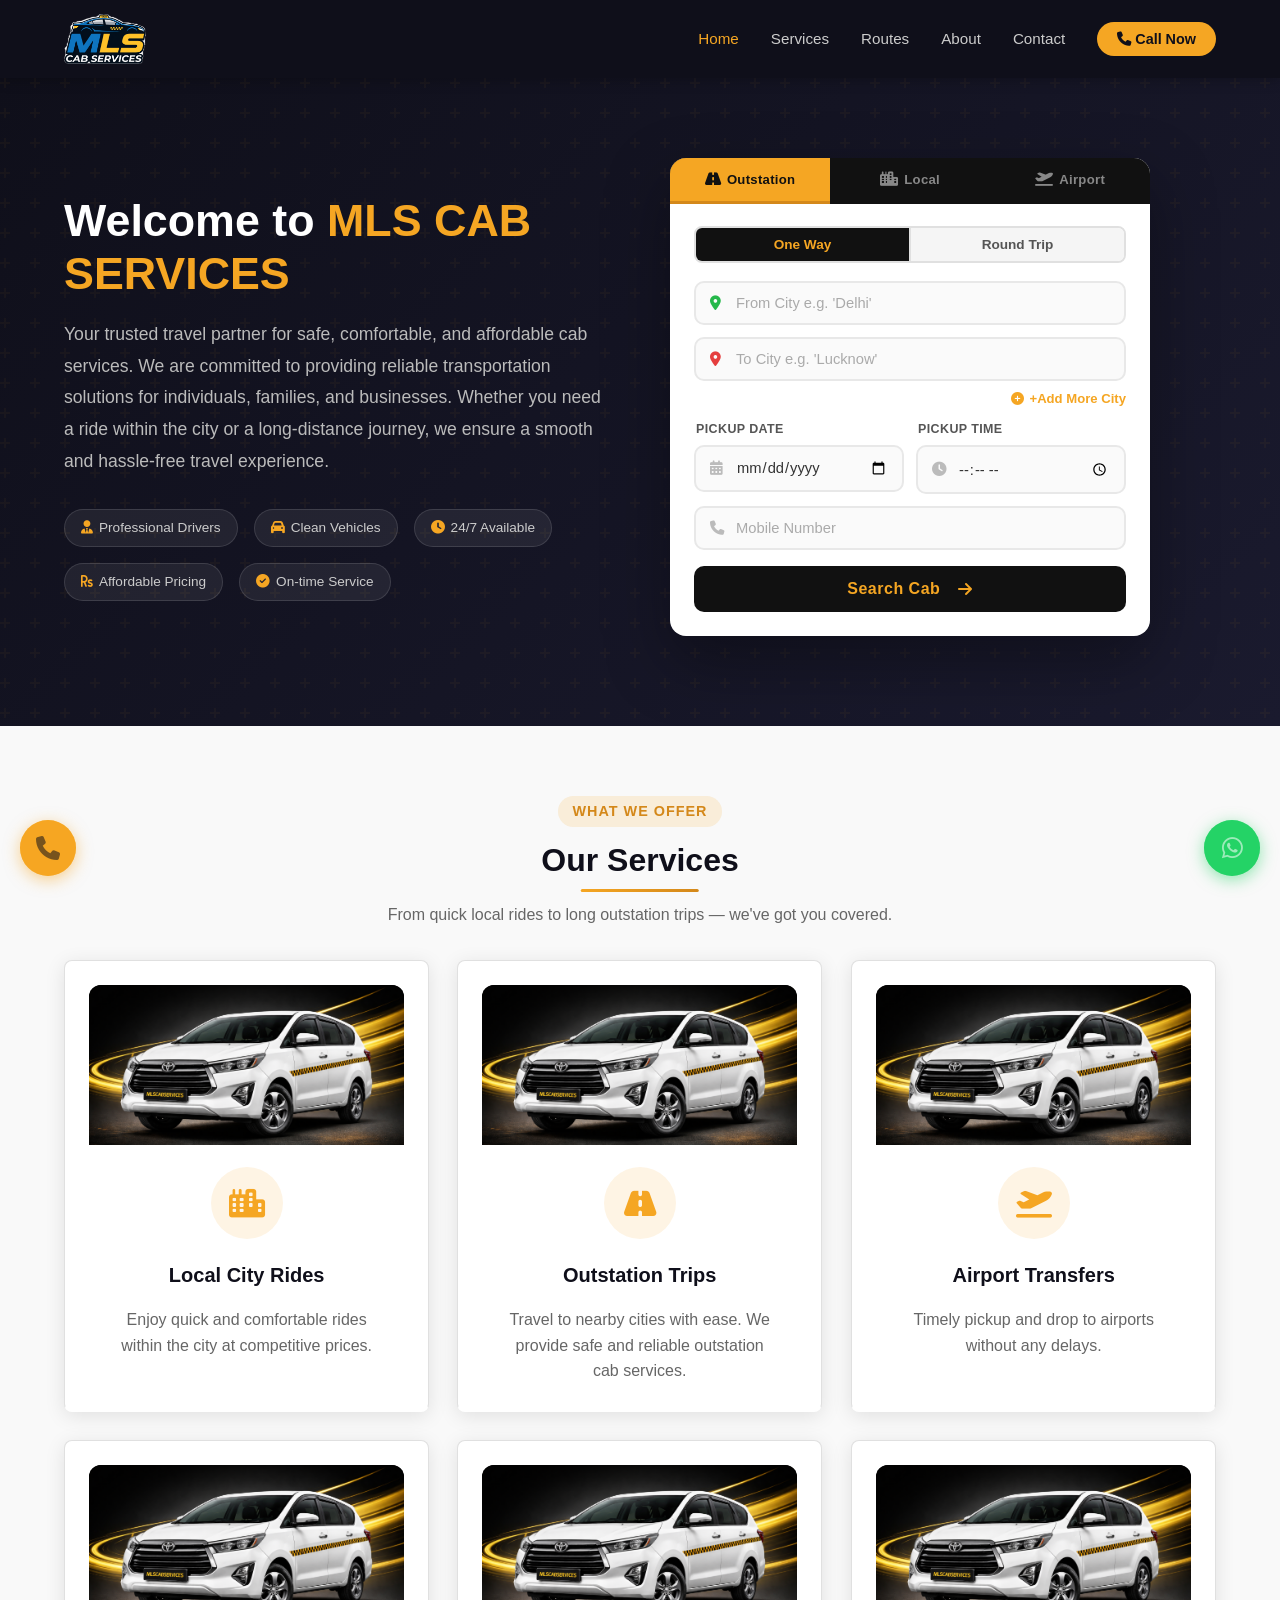
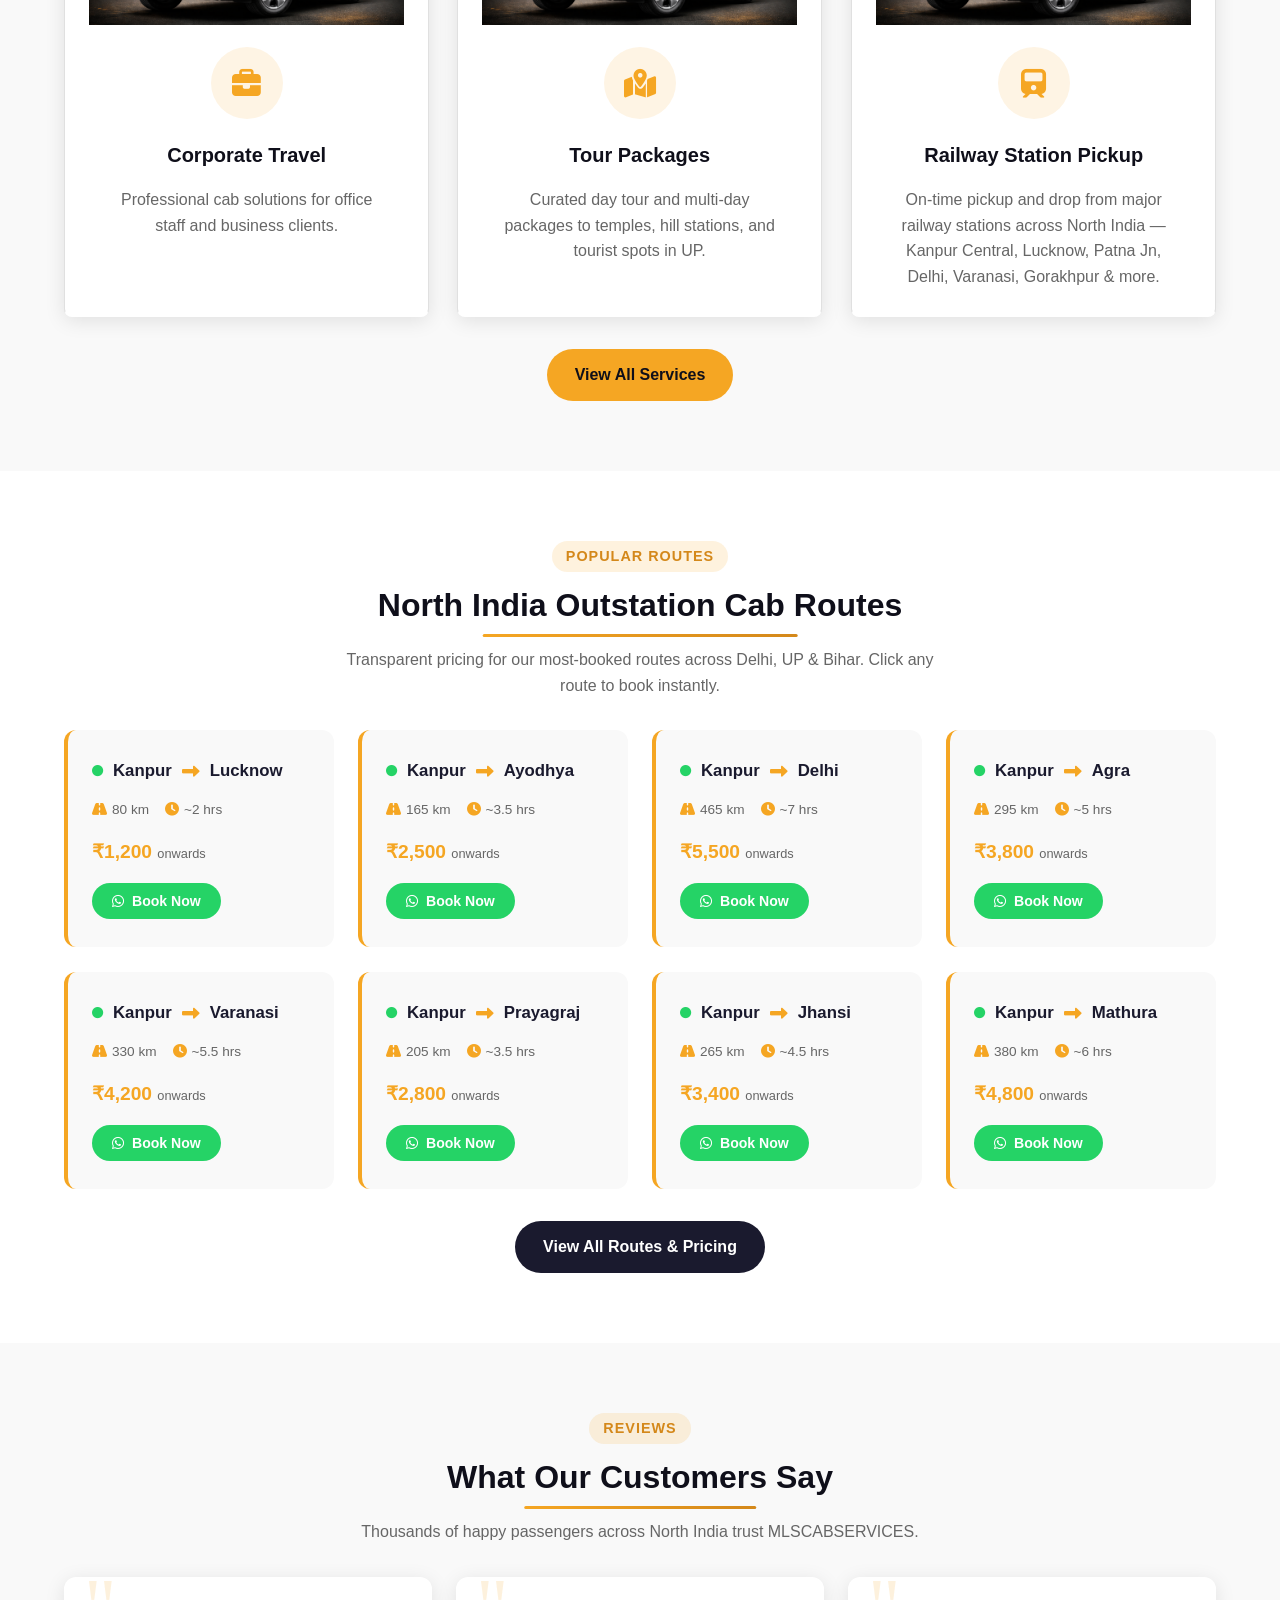
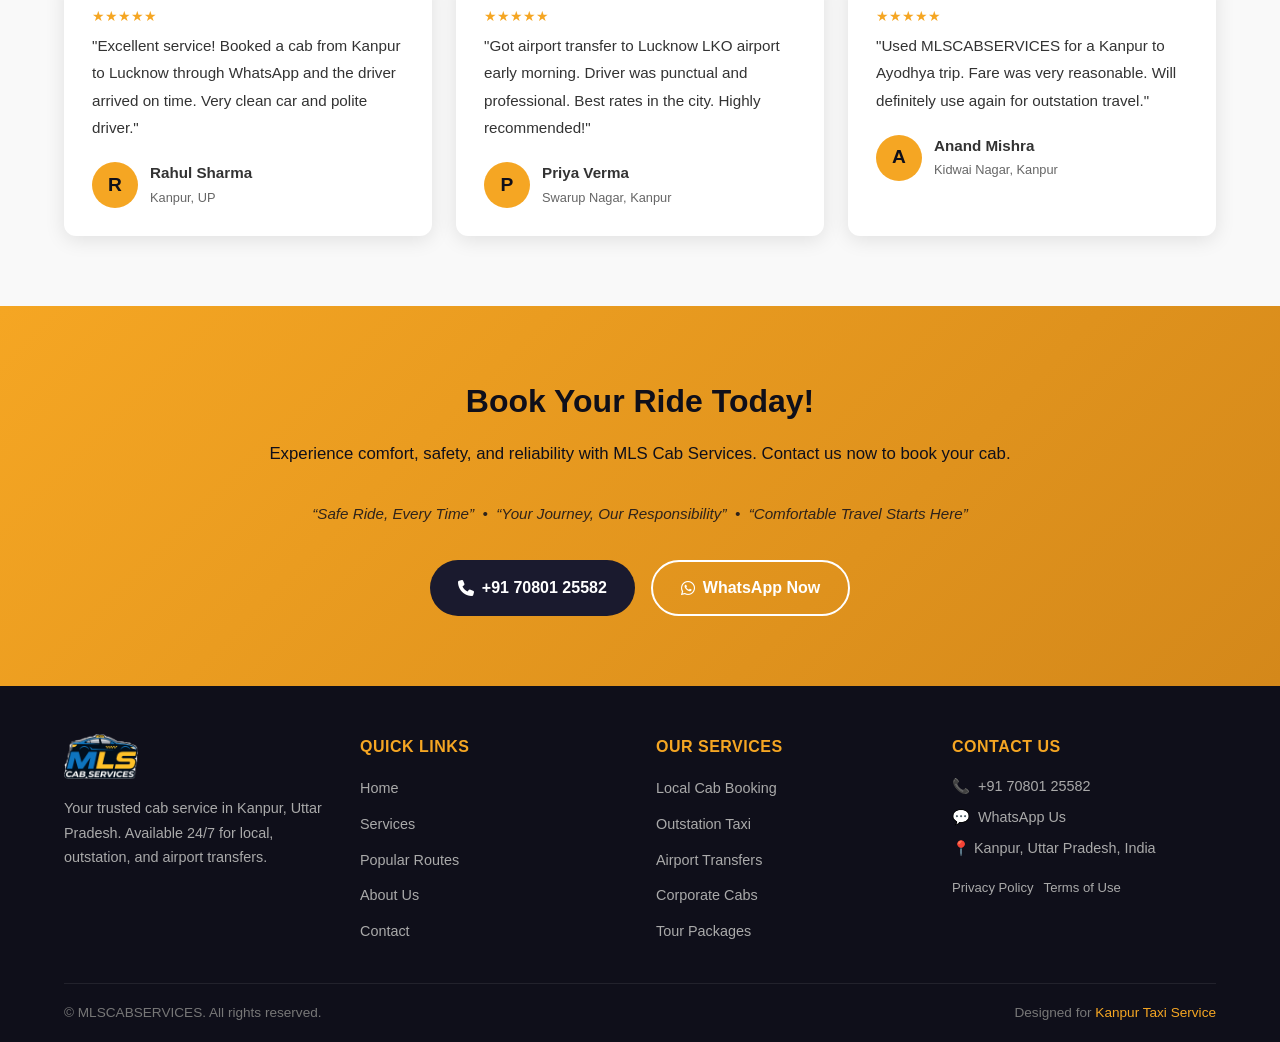
==== commit d9b046ee: "Refactor website content and styles for expanded service area - Updated meta tags and titles across " ====
--- a/index.html
+++ b/index.html
@@ -3,12 +3,12 @@
 <head>
   <meta charset="UTF-8" />
   <meta name="viewport" content="width=device-width, initial-scale=1.0" />
-  <title>MLSCABSERVICES – Taxi Service in Kanpur | Book Cab Online</title>
-  <meta name="description" content="Book reliable taxi service in Kanpur, Uttar Pradesh. MLSCABSERVICES offers local cab, outstation taxi, and airport transfers. Call +917080125582 or WhatsApp to book instantly." />
-  <meta name="keywords" content="taxi service in Kanpur, cab booking Kanpur, Kanpur to Lucknow taxi, outstation cab Kanpur, airport cab Kanpur, MLSCABSERVICES" />
+  <title>MLSCABSERVICES – Taxi Service in North India | Delhi, UP &amp; Bihar | Book Cab Online</title>
+  <meta name="description" content="Book reliable taxi service across North India – Delhi, Uttar Pradesh &amp; Bihar. MLSCABSERVICES offers local cab, outstation taxi, and airport transfers. Call +917080125582 or WhatsApp to book instantly." />
+  <meta name="keywords" content="taxi service North India, cab booking Delhi, cab booking UP, cab booking Bihar, Delhi to Lucknow taxi, Lucknow to Patna cab, outstation cab UP, airport cab Delhi, MLSCABSERVICES" />
   <meta name="robots" content="index, follow" />
-  <meta property="og:title" content="MLSCABSERVICES – Taxi Service in Kanpur" />
-  <meta property="og:description" content="Affordable & reliable cab service in Kanpur. Available 24/7. Book via Call or WhatsApp." />
+  <meta property="og:title" content="MLSCABSERVICES – Taxi Service in North India | Delhi, UP &amp; Bihar" />
+  <meta property="og:description" content="Affordable &amp; reliable cab service across North India – Delhi, UP &amp; Bihar. Available 24/7. Book via Call or WhatsApp." />
   <meta property="og:type" content="website" />
   <meta property="og:url" content="https://mlscabservices.in/index.html" />
   <meta property="og:image" content="https://mlscabservices.in/images/logo.png" />
@@ -67,7 +67,7 @@
               <!-- Pickup -->
               <div class="bk-field" style="position:relative;">
                 <i class="fas fa-map-marker-alt bk-icon green"></i>
-                <input type="text" id="os-pickup" placeholder="From City e.g. 'Kanpur'" autocomplete="off" />
+                <input type="text" id="os-pickup" placeholder="From City e.g. 'Delhi'" autocomplete="off" />
                 <div id="os-pickup-dd" class="autocomplete-dropdown" role="listbox"></div>
               </div>
 
@@ -75,7 +75,7 @@
               <div id="os-cities-wrap">
                 <div class="bk-field mc-city-field" style="position:relative;" data-index="0">
                   <i class="fas fa-map-marker-alt bk-icon red"></i>
-                  <input type="text" id="os-drop" placeholder="To City e.g. 'New Delhi'" autocomplete="off" />
+                  <input type="text" id="os-drop" placeholder="To City e.g. 'Lucknow'" autocomplete="off" />
                   <div id="os-drop-dd" class="autocomplete-dropdown" role="listbox"></div>
                 </div>
               </div>
@@ -139,7 +139,7 @@
             <div class="bk-fields">
               <div class="bk-field" style="position:relative;">
                 <i class="fas fa-map-marker-alt bk-icon green"></i>
-                <input type="text" id="lc-city" placeholder="Pickup City (e.g. Kanpur)" autocomplete="off" />
+                <input type="text" id="lc-city" placeholder="Pickup City (e.g. Delhi, Lucknow, Patna)" autocomplete="off" />
                 <div id="lc-city-dd" class="autocomplete-dropdown" role="listbox"></div>
               </div>
               <div class="bk-field">
@@ -178,11 +178,24 @@
                 <i class="fas fa-plane bk-icon"></i>
                 <select id="ap-airport">
                   <option value="" disabled selected>Select Airport</option>
-                  <option>Kanpur Airport (KNU)</option>
-                  <option>Lucknow Airport (LKO)</option>
-                  <option>Delhi Airport (DEL)</option>
-                  <option>Agra Airport (AGR)</option>
-                  <option>Varanasi Airport (VNS)</option>
+                  <optgroup label="Delhi">
+                    <option>Indira Gandhi Intl Airport, Delhi (DEL)</option>
+                  </optgroup>
+                  <optgroup label="Uttar Pradesh">
+                    <option>Lucknow Chaudhary Charan Singh Airport (LKO)</option>
+                    <option>Varanasi Lal Bahadur Shastri Airport (VNS)</option>
+                    <option>Prayagraj Bamrauli Airport (IXD)</option>
+                    <option>Gorakhpur Airport (GOP)</option>
+                    <option>Agra Airport (AGR)</option>
+                    <option>Ayodhya Maharishi Valmiki Airport (AYJ)</option>
+                    <option>Kanpur Airport (KNU)</option>
+                  </optgroup>
+                  <optgroup label="Bihar">
+                    <option>Patna Jay Prakash Narayan Airport (PAT)</option>
+                    <option>Gaya Airport (GAY)</option>
+                    <option>Darbhanga Airport (DBR)</option>
+                    <option>Muzaffarpur Airport (MZU)</option>
+                  </optgroup>
                 </select>
               </div>
               <div class="bk-field">
@@ -280,7 +293,7 @@
           </div>
           <div class="service-icon"><i class="fas fa-train"></i></div>
           <h3>Railway Station Pickup</h3>
-          <p>On-time pickup and drop from Kanpur Central and other railway stations — no waiting.</p>
+          <p>On-time pickup and drop from major railway stations across North India — Kanpur Central, Lucknow, Patna Jn, Delhi, Varanasi, Gorakhpur &amp; more.</p>
         </div>
       </div>
 
@@ -295,8 +308,8 @@
     <div class="container">
       <div class="section-heading">
         <span class="tag">Popular Routes</span>
-        <h2>Kanpur Outstation Cab Routes</h2>
-        <p>Transparent pricing for our most-booked routes. Click any route to book instantly.</p>
+        <h2>North India Outstation Cab Routes</h2>
+        <p>Transparent pricing for our most-booked routes across Delhi, UP &amp; Bihar. Click any route to book instantly.</p>
       </div>
 
       <div class="routes-grid">
@@ -449,7 +462,7 @@
       <div class="section-heading">
         <span class="tag">Reviews</span>
         <h2>What Our Customers Say</h2>
-        <p>Thousands of happy passengers across Kanpur trust MLSCABSERVICES.</p>
+        <p>Thousands of happy passengers across North India trust MLSCABSERVICES.</p>
       </div>
 
       <div class="testimonials-grid">
--- a/css/style.css
+++ b/css/style.css
@@ -29,12 +29,14 @@
   background: var(--white);
   line-height: 1.6;
   font-size: 16px;
-}
-
-a { text-decoration: none; color: inherit; }
+  transition: background var(--transition), color var(--transition);
+}
+
+a { text-decoration: none; color: inherit; transition: color var(--transition), opacity var(--transition); }
 ul { list-style: none; }
 img { max-width: 100%; display: block; }
-button { cursor: pointer; border: none; outline: none; }
+button { cursor: pointer; border: none; outline: none; transition: all var(--transition); }
+input, textarea, select { transition: border-color var(--transition), background var(--transition), box-shadow var(--transition); }
 
 .container {
   width: 90%;
@@ -273,31 +275,49 @@
 
 .section-heading {
   text-align: center;
-  margin-bottom: 50px;
-}
-.section-heading h2 {
-  font-size: 2rem;
-  font-weight: 800;
-  color: var(--secondary);
-  margin-bottom: 12px;
-}
-.section-heading p {
-  color: var(--text-light);
-  font-size: 1.05rem;
-  max-width: 580px;
-  margin: 0 auto;
-}
+  margin-bottom: 2rem;
+  display: flex;
+  flex-direction: column;
+  align-items: center;
+  justify-content: center;
+}
+
 .section-heading .tag {
   display: inline-block;
-  background: rgba(245,166,35,0.15);
+  background: rgba(245, 166, 35, 0.15);
   color: var(--primary-dark);
-  font-size: 0.8rem;
+  font-size: 0.9rem;
   font-weight: 700;
   padding: 4px 14px;
   border-radius: 50px;
-  margin-bottom: 12px;
   text-transform: uppercase;
   letter-spacing: 1px;
+  margin-bottom: 0.5rem;
+}
+
+.section-heading h2 {
+  font-size: 2rem;
+  font-weight: 700;
+  color: var(--dark);
+  margin-bottom: 0.5rem;
+  position: relative;
+  display: inline-block;
+}
+
+.section-heading h2::after {
+  content: '';
+  display: block;
+  width: 80px;
+  height: 4px;
+  background: var(--primary);
+  margin: 0.5rem auto 0;
+}
+
+.section-heading p {
+  color: var(--text-light);
+  font-size: 1rem;
+  max-width: 600px;
+  margin: 0.5rem auto 0;
 }
 
 /* ============================================
@@ -522,17 +542,18 @@
 
 .service-card {
   background: var(--white);
-  border-radius: 12px;
-  padding: 0 0 28px;
+  border: 1px solid var(--border);
+  border-radius: var(--radius);
+  box-shadow: var(--shadow);
+  padding: 1.5rem;
   text-align: center;
-  box-shadow: var(--shadow);
   transition: transform var(--transition), box-shadow var(--transition);
   border-bottom: 4px solid transparent;
   overflow: hidden;
 }
 .service-card:hover {
-  transform: translateY(-6px);
-  box-shadow: 0 12px 36px rgba(0,0,0,0.14);
+  transform: translateY(-5px);
+  box-shadow: 0 6px 25px rgba(0, 0, 0, 0.15);
   border-bottom-color: var(--primary);
 }
 
@@ -568,8 +589,8 @@
   color: var(--primary);
   margin: 0 auto 20px;
 }
-.service-card h3 { font-size: 1.2rem; font-weight: 700; margin-bottom: 10px; color: var(--secondary); padding: 0 20px; }
-.service-card p { font-size: 0.93rem; color: var(--text-light); line-height: 1.7; padding: 0 20px; }
+.service-card h3 { font-size: 1.25rem; font-weight: 700; margin-bottom: 1rem; color: var(--dark); padding: 0 20px; }
+.service-card p { font-size: 1rem; color: var(--text-light); line-height: 1.6; padding: 0 20px; }
 
 /* ============================================
    ROUTES
@@ -771,6 +792,9 @@
   box-shadow: var(--shadow);
   overflow: hidden;
   transition: transform var(--transition);
+  display: flex;
+  flex-direction: column;
+  height: 100%;
 }
 .service-full-card:hover { transform: translateY(-6px); }
 .service-card-header {
@@ -794,7 +818,13 @@
 }
 .service-card-header h3 { color: var(--white); font-size: 1.2rem; font-weight: 700; }
 .service-card-header p { color: #aaa; font-size: 0.88rem; margin-top: 4px; }
-.service-card-body { padding: 28px 32px; }
+.service-card-body { 
+  padding: 28px 32px;
+  display: flex;
+  flex-direction: column;
+  justify-content: space-between;
+  flex-grow: 1;
+}
 .service-features { margin-bottom: 24px; }
 .service-features li {
   display: flex;
@@ -1003,7 +1033,7 @@
   .section-heading h2 { font-size: 1.6rem; }
   .section-heading p  { font-size: 0.95rem; }
 
-  .page-hero         { padding: 36px 0; }
+  .page-hero         { display: none; }
   .page-hero h1      { font-size: 1.75rem; }
 
   .footer-grid   { grid-template-columns: 1fr 1fr; }
@@ -1419,3 +1449,227 @@
 @media (max-width: 420px) {
   .bk-row { grid-template-columns: 1fr; }
 }
+
+/* ============================================================
+   MODERN ANIMATIONS — MLSCABSERVICES
+   ============================================================ */
+
+/* ---- Scroll-reveal base ---- */
+.reveal {
+  opacity: 0;
+  will-change: opacity, transform;
+  transition: opacity 0.65s cubic-bezier(0.22,1,0.36,1),
+              transform 0.65s cubic-bezier(0.22,1,0.36,1);
+}
+.reveal-up    { transform: translateY(40px); }
+.reveal-left  { transform: translateX(-50px); }
+.reveal-right { transform: translateX(50px); }
+.reveal-scale { transform: scale(0.88) translateY(20px); }
+
+.reveal.visible {
+  opacity: 1;
+  transform: none;
+}
+
+/* Stagger delays */
+.reveal-delay-1 { transition-delay: 0.08s; }
+.reveal-delay-2 { transition-delay: 0.16s; }
+.reveal-delay-3 { transition-delay: 0.24s; }
+.reveal-delay-4 { transition-delay: 0.32s; }
+.reveal-delay-5 { transition-delay: 0.40s; }
+
+/* ---- Hero entrance (on page load) ---- */
+@keyframes heroH1In {
+  from { opacity: 0; transform: translateY(30px); }
+  to   { opacity: 1; transform: translateY(0); }
+}
+@keyframes heroParaIn {
+  from { opacity: 0; transform: translateY(20px); }
+  to   { opacity: 1; transform: translateY(0); }
+}
+@keyframes heroBadgesIn {
+  from { opacity: 0; transform: translateY(16px); }
+  to   { opacity: 1; transform: translateY(0); }
+}
+.hero-content h1    { animation: heroH1In 0.75s cubic-bezier(0.22,1,0.36,1) 0.1s both; }
+.hero-content > p   { animation: heroParaIn 0.7s cubic-bezier(0.22,1,0.36,1) 0.25s both; }
+.hero-badges        { animation: heroBadgesIn 0.7s cubic-bezier(0.22,1,0.36,1) 0.4s both; }
+
+/* ---- Floating badges ---- */
+@keyframes floatBadge {
+  0%, 100% { transform: translateY(0); }
+  50%       { transform: translateY(-5px); }
+}
+.hero-badge {
+  animation: floatBadge 3.5s ease-in-out infinite;
+}
+.hero-badge:nth-child(2) { animation-delay: 0.5s; }
+.hero-badge:nth-child(3) { animation-delay: 1.0s; }
+.hero-badge:nth-child(4) { animation-delay: 1.5s; }
+.hero-badge:nth-child(5) { animation-delay: 2.0s; }
+
+/* ---- Booking card entrance ---- */
+@keyframes cardSlideIn {
+  from { opacity: 0; transform: translateX(40px) scale(0.96); }
+  to   { opacity: 1; transform: translateX(0) scale(1); }
+}
+.bk-card { animation: cardSlideIn 0.8s cubic-bezier(0.22,1,0.36,1) 0.35s both; }
+
+/* ---- Pulse ring on sticky buttons ---- */
+@keyframes pulseRing {
+  0%   { transform: scale(1);   opacity: 0.6; }
+  70%  { transform: scale(1.65); opacity: 0; }
+  100% { transform: scale(1.65); opacity: 0; }
+}
+.sticky-call::after,
+.sticky-whatsapp::after {
+  content: '';
+  position: absolute;
+  inset: 0;
+  border-radius: 50%;
+  animation: pulseRing 2.2s ease-out infinite;
+  pointer-events: none;
+}
+.sticky-call::after     { background: rgba(245,166,35,0.45); }
+.sticky-whatsapp::after { background: rgba(37,211,102,0.45); }
+.sticky-call,
+.sticky-whatsapp { position: fixed; }   /* ensure position context */
+
+/* ---- Shimmer on primary CTA button ---- */
+@keyframes shimmer {
+  0%   { background-position: -200% center; }
+  100% { background-position:  200% center; }
+}
+.cta-section .btn-primary,
+.btn-primary {
+  position: relative;
+  overflow: hidden;
+}
+.cta-section .btn-primary::after {
+  content: '';
+  position: absolute;
+  inset: 0;
+  background: linear-gradient(105deg,
+    transparent 40%,
+    rgba(255,255,255,0.35) 50%,
+    transparent 60%);
+  background-size: 200% 100%;
+  animation: shimmer 2.4s linear infinite;
+  border-radius: inherit;
+  pointer-events: none;
+}
+
+/* ---- Section heading animated underline ---- */
+.section-heading h2 {
+  position: relative;
+  display: inline-block;
+}
+.section-heading h2::after {
+  content: '';
+  position: absolute;
+  left: 50%;
+  bottom: -6px;
+  transform: translateX(-50%) scaleX(0);
+  width: 60%;
+  height: 3px;
+  background: linear-gradient(90deg, var(--primary), var(--primary-dark));
+  border-radius: 2px;
+  transition: transform 0.55s cubic-bezier(0.22,1,0.36,1) 0.2s;
+}
+.section-heading.visible h2::after { transform: translateX(-50%) scaleX(1); }
+
+/* ---- Route card animated border ---- */
+.route-card {
+  position: relative;
+  overflow: hidden;
+}
+.route-card::before {
+  content: '';
+  position: absolute;
+  left: 0; top: 0; bottom: 0;
+  width: 4px;
+  background: linear-gradient(180deg, var(--primary) 0%, var(--primary-dark) 100%);
+  transform: scaleY(0);
+  transform-origin: bottom;
+  transition: transform 0.4s cubic-bezier(0.22,1,0.36,1);
+}
+.route-card:hover::before { transform: scaleY(1); }
+
+/* ---- Service card icon bounce on hover ---- */
+@keyframes iconBounce {
+  0%,100% { transform: translateY(0) scale(1); }
+  40%     { transform: translateY(-8px) scale(1.12); }
+  60%     { transform: translateY(-4px) scale(1.06); }
+}
+.service-card:hover .service-icon { animation: iconBounce 0.55s ease; }
+
+/* ---- Testimonial card lift ---- */
+.testimonial-card {
+  transition: transform 0.35s cubic-bezier(0.22,1,0.36,1),
+              box-shadow 0.35s cubic-bezier(0.22,1,0.36,1);
+}
+.testimonial-card:hover {
+  transform: translateY(-8px);
+  box-shadow: 0 20px 48px rgba(0,0,0,0.13);
+}
+
+/* ---- Stats counter number ---- */
+@keyframes countUp {
+  from { opacity: 0; transform: translateY(12px); }
+  to   { opacity: 1; transform: translateY(0); }
+}
+.stat-box.visible h3 { animation: countUp 0.5s ease both; }
+
+/* ---- Page-hero text entrance ---- */
+.page-hero h1 { animation: heroH1In 0.75s cubic-bezier(0.22,1,0.36,1) 0.1s both; }
+.page-hero p  { animation: heroParaIn 0.7s cubic-bezier(0.22,1,0.36,1) 0.3s both; }
+
+/* ---- Area tags float-in ---- */
+@keyframes tagPop {
+  from { opacity: 0; transform: scale(0.75); }
+  to   { opacity: 1; transform: scale(1); }
+}
+.area-tag {
+  animation: tagPop 0.4s cubic-bezier(0.34,1.56,0.64,1) both;
+}
+.about-visual.visible .area-tag:nth-child(1)  { animation-delay: 0.05s; }
+.about-visual.visible .area-tag:nth-child(2)  { animation-delay: 0.10s; }
+.about-visual.visible .area-tag:nth-child(3)  { animation-delay: 0.15s; }
+.about-visual.visible .area-tag:nth-child(4)  { animation-delay: 0.20s; }
+.about-visual.visible .area-tag:nth-child(5)  { animation-delay: 0.25s; }
+.about-visual.visible .area-tag:nth-child(6)  { animation-delay: 0.30s; }
+.about-visual.visible .area-tag:nth-child(7)  { animation-delay: 0.35s; }
+.about-visual.visible .area-tag:nth-child(8)  { animation-delay: 0.40s; }
+.about-visual.visible .area-tag:nth-child(9)  { animation-delay: 0.45s; }
+.about-visual.visible .area-tag:nth-child(10) { animation-delay: 0.50s; }
+.about-visual:not(.visible) .area-tag { opacity: 0; }
+
+/* ---- Pricing table row fade-in ---- */
+@keyframes rowFadeIn {
+  from { opacity: 0; transform: translateX(-10px); }
+  to   { opacity: 1; transform: translateX(0); }
+}
+.table-wrapper.visible .pricing-table tbody tr {
+  animation: rowFadeIn 0.4s ease both;
+}
+.table-wrapper.visible .pricing-table tbody tr:nth-child(1)  { animation-delay: 0.05s; }
+.table-wrapper.visible .pricing-table tbody tr:nth-child(2)  { animation-delay: 0.10s; }
+.table-wrapper.visible .pricing-table tbody tr:nth-child(3)  { animation-delay: 0.15s; }
+.table-wrapper.visible .pricing-table tbody tr:nth-child(4)  { animation-delay: 0.20s; }
+.table-wrapper.visible .pricing-table tbody tr:nth-child(5)  { animation-delay: 0.25s; }
+.table-wrapper.visible .pricing-table tbody tr:nth-child(6)  { animation-delay: 0.30s; }
+.table-wrapper.visible .pricing-table tbody tr:nth-child(7)  { animation-delay: 0.35s; }
+.table-wrapper.visible .pricing-table tbody tr:nth-child(8)  { animation-delay: 0.40s; }
+.table-wrapper.visible .pricing-table tbody tr:nth-child(9)  { animation-delay: 0.45s; }
+.table-wrapper.visible .pricing-table tbody tr:nth-child(10) { animation-delay: 0.50s; }
+.table-wrapper:not(.visible) .pricing-table tbody tr { opacity: 0; }
+
+/* ---- Reduce motion (accessibility) ---- */
+@media (prefers-reduced-motion: reduce) {
+  .reveal, .reveal-up, .reveal-left, .reveal-right, .reveal-scale,
+  .hero-content h1, .hero-content > p, .hero-badges,
+  .hero-badge, .bk-card, .page-hero h1, .page-hero p,
+  body { animation: none !important; transition: none !important; }
+  .sticky-call::after, .sticky-whatsapp::after { display: none; }
+  .cta-section .btn-primary::after { display: none; }
+}
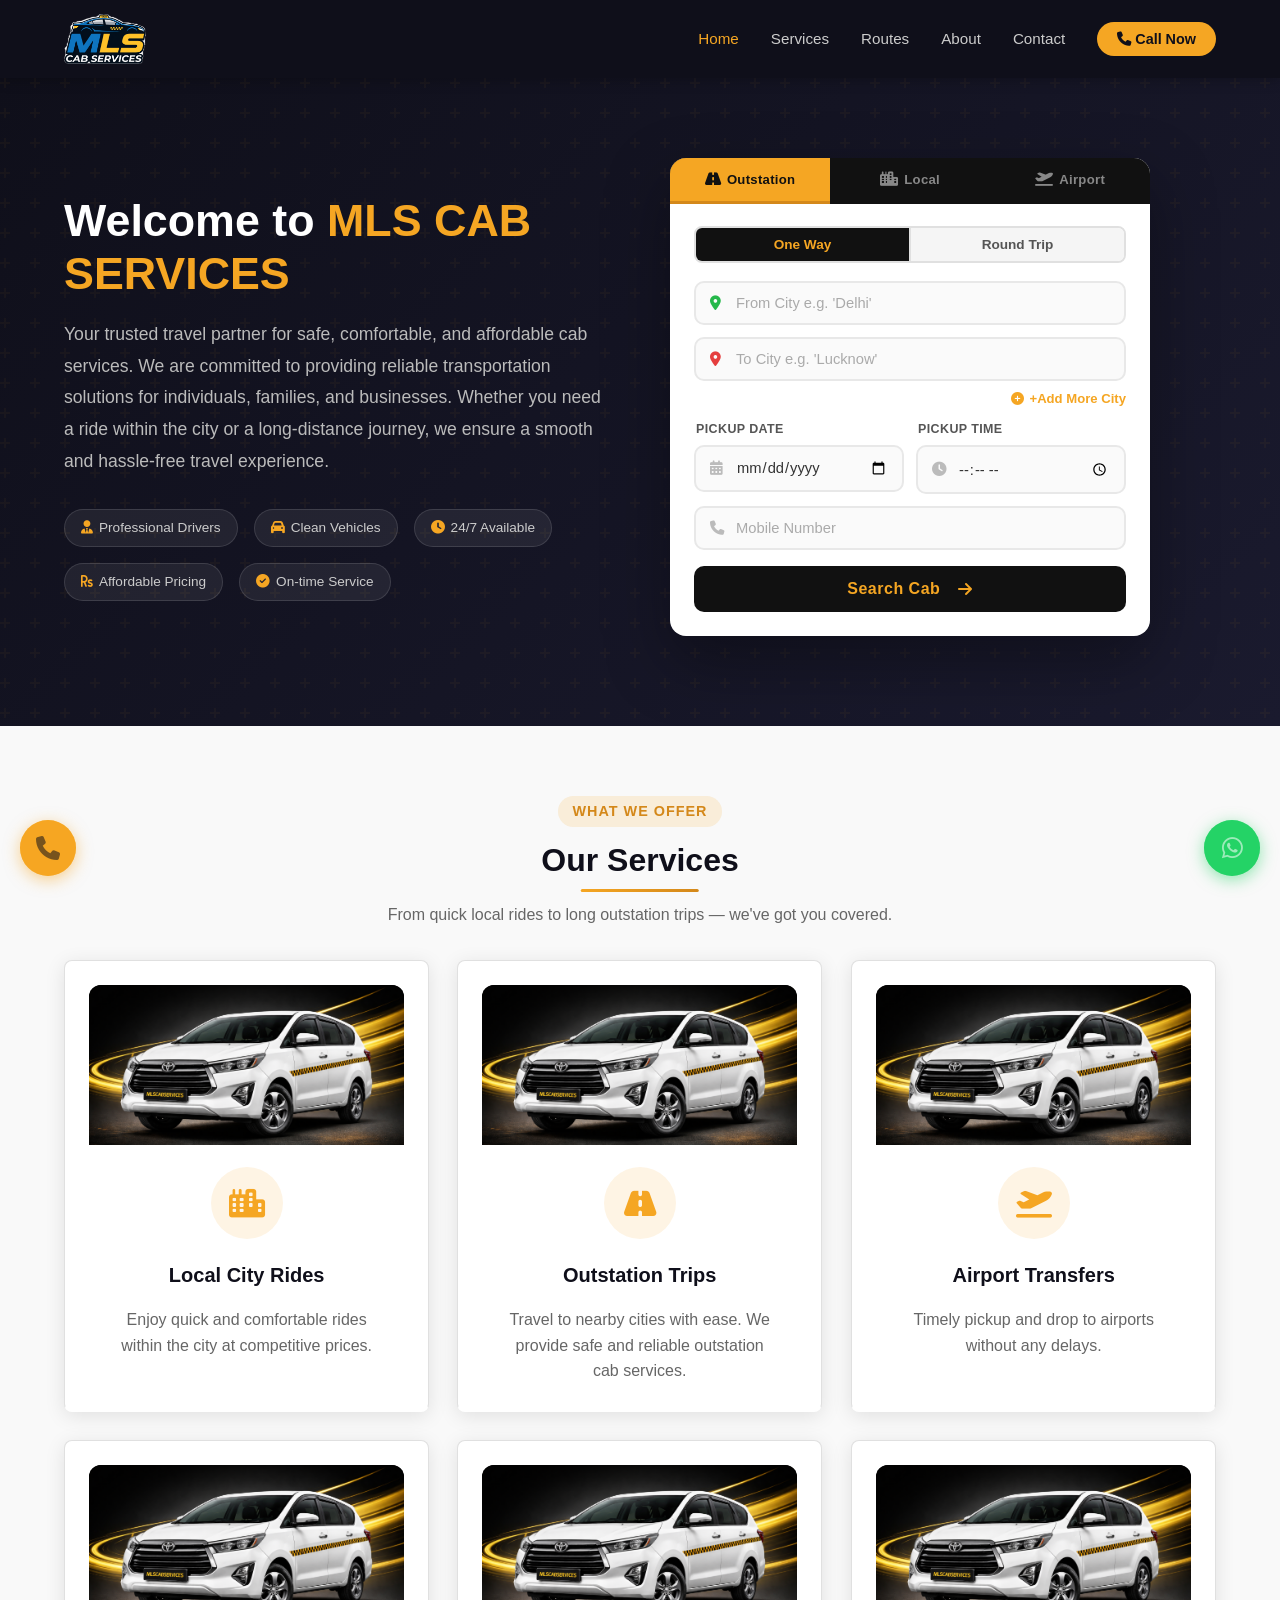
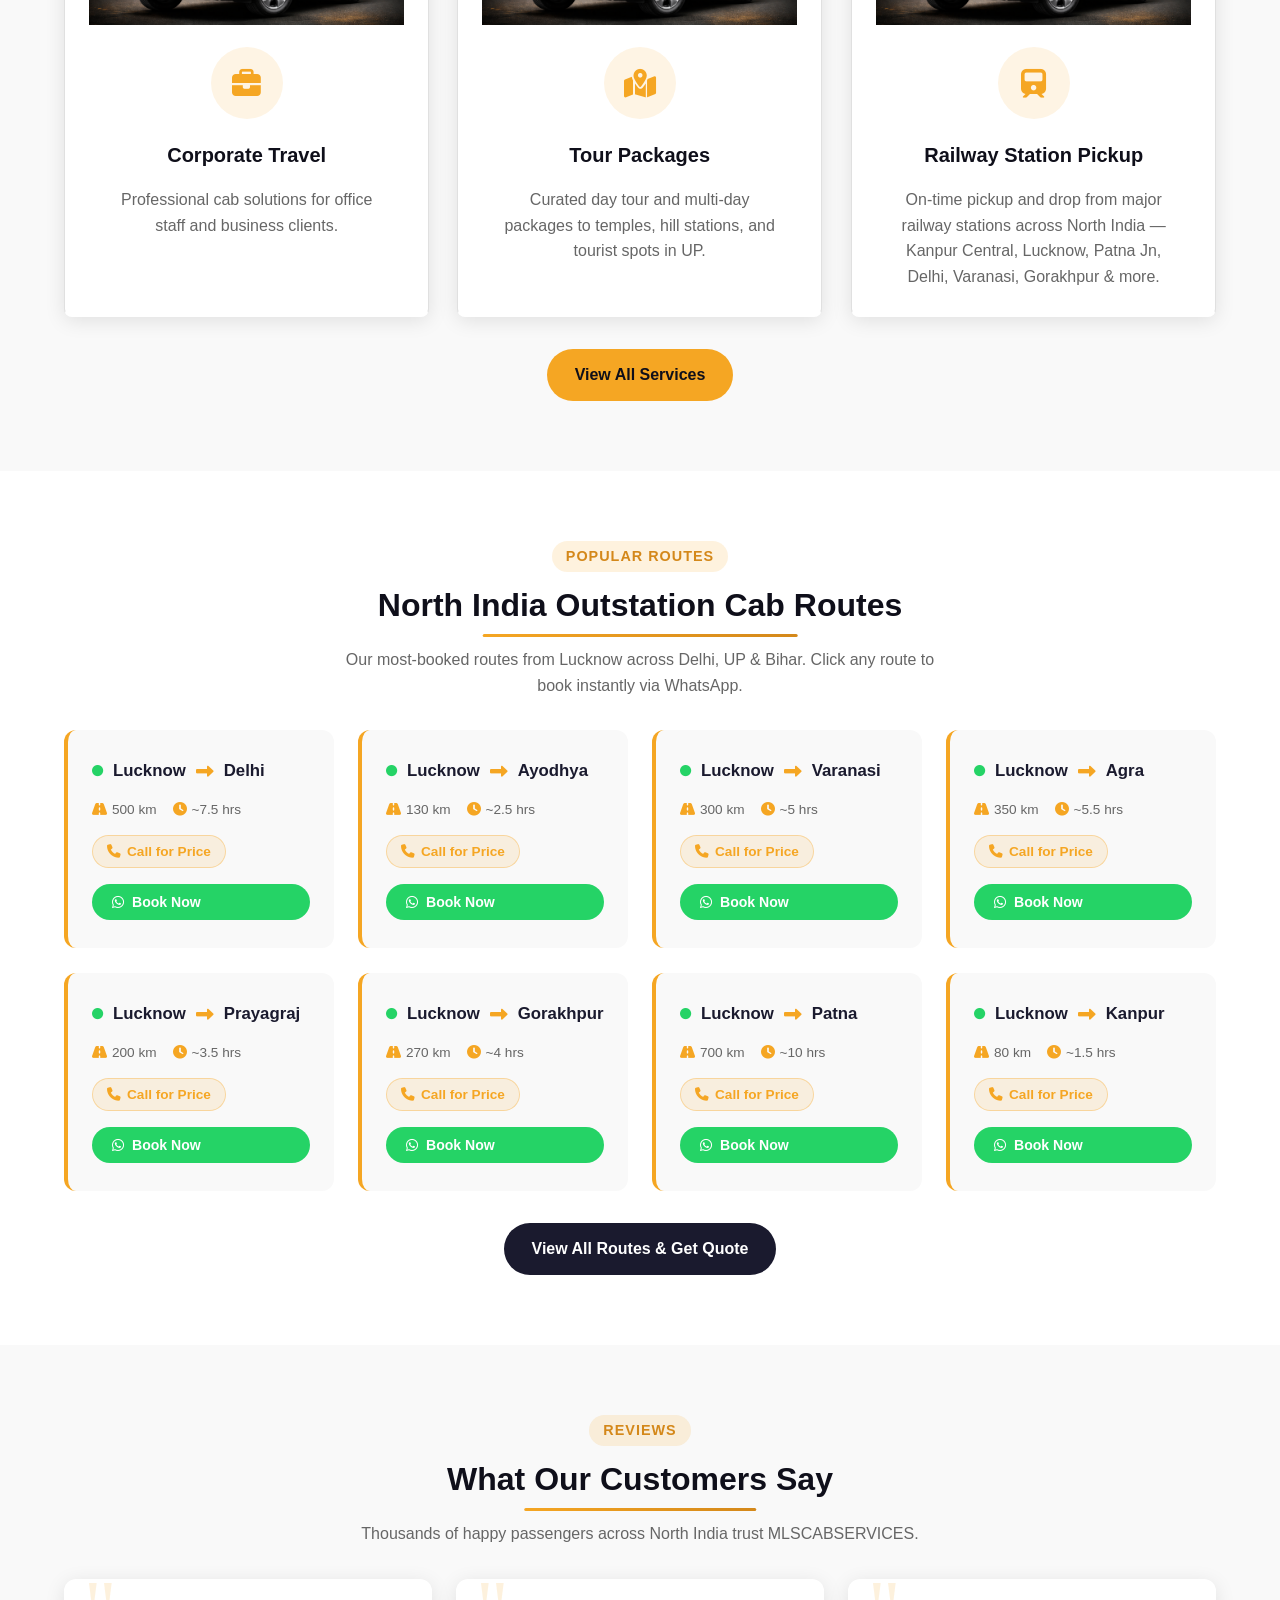
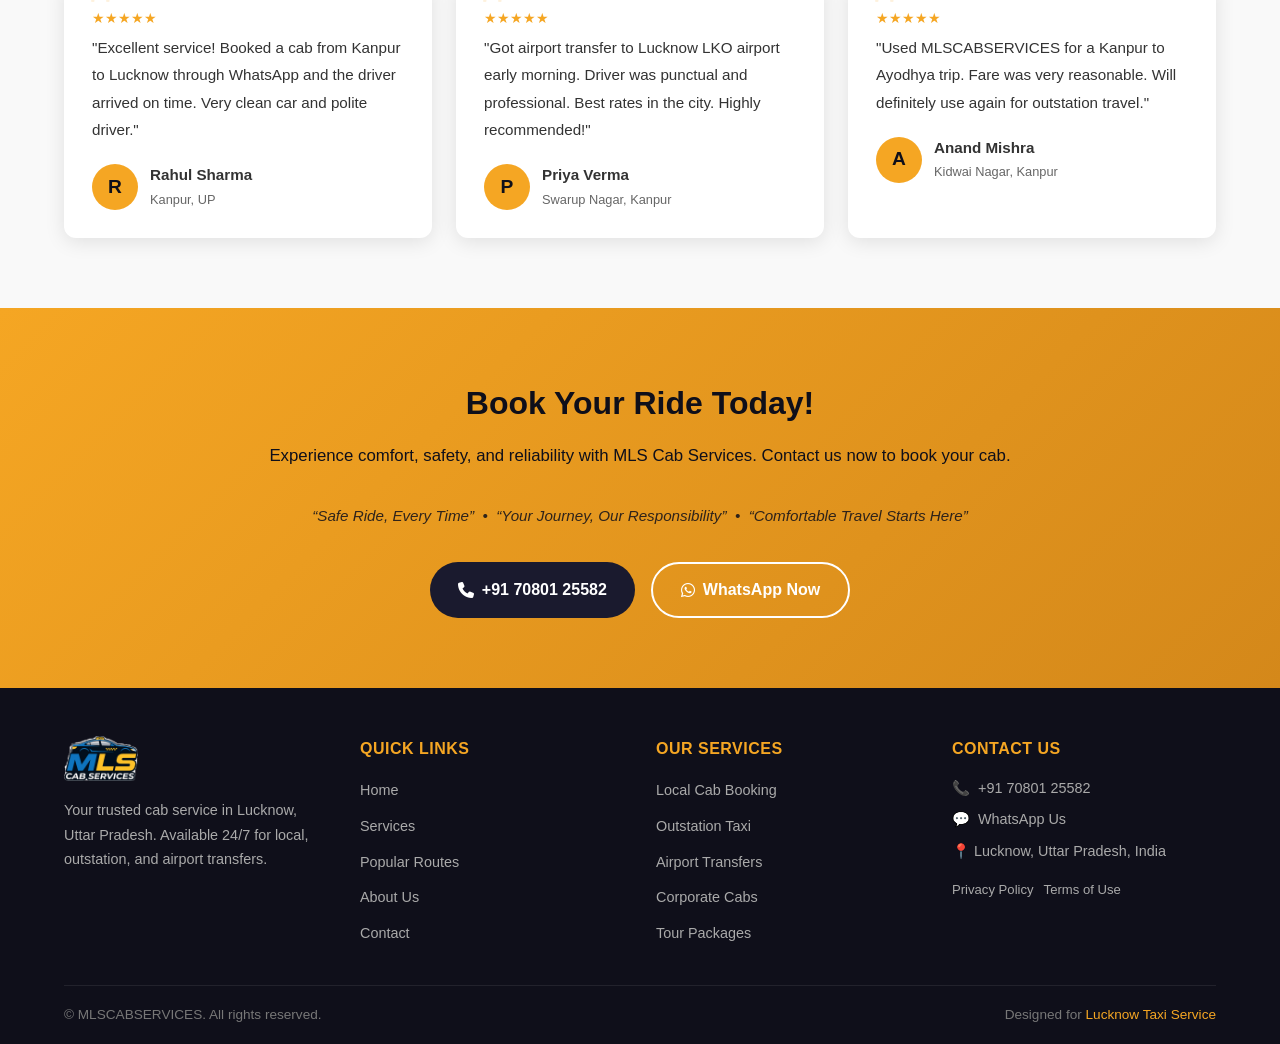
==== commit f2590c50: "Update service pricing information in services.html Co-authored-by: Copilot <copilot@github.com>" ====
--- a/index.html
+++ b/index.html
@@ -309,149 +309,149 @@
       <div class="section-heading">
         <span class="tag">Popular Routes</span>
         <h2>North India Outstation Cab Routes</h2>
-        <p>Transparent pricing for our most-booked routes across Delhi, UP &amp; Bihar. Click any route to book instantly.</p>
+        <p>Our most-booked routes from Lucknow across Delhi, UP &amp; Bihar. Click any route to book instantly via WhatsApp.</p>
       </div>
 
       <div class="routes-grid">
         <div class="route-card">
           <div class="route-from-to">
             <i class="fas fa-circle" style="font-size:0.7rem;color:#25d366;"></i>
+            Lucknow
+            <i class="fas fa-long-arrow-alt-right"></i>
+            Delhi
+          </div>
+          <div class="route-details">
+            <span class="route-detail"><i class="fas fa-road"></i> 500 km</span>
+            <span class="route-detail"><i class="fas fa-clock"></i> ~7.5 hrs</span>
+          </div>
+          <div class="route-call-price"><i class="fas fa-phone"></i> Call for Price</div>
+          <button class="btn btn-whatsapp mt-16" style="padding:10px 20px;font-size:0.88rem;" onclick="sendWhatsAppRoute('Lucknow','Delhi')">
+            <i class="fab fa-whatsapp"></i> Book Now
+          </button>
+        </div>
+
+        <div class="route-card">
+          <div class="route-from-to">
+            <i class="fas fa-circle" style="font-size:0.7rem;color:#25d366;"></i>
+            Lucknow
+            <i class="fas fa-long-arrow-alt-right"></i>
+            Ayodhya
+          </div>
+          <div class="route-details">
+            <span class="route-detail"><i class="fas fa-road"></i> 130 km</span>
+            <span class="route-detail"><i class="fas fa-clock"></i> ~2.5 hrs</span>
+          </div>
+          <div class="route-call-price"><i class="fas fa-phone"></i> Call for Price</div>
+          <button class="btn btn-whatsapp mt-16" style="padding:10px 20px;font-size:0.88rem;" onclick="sendWhatsAppRoute('Lucknow','Ayodhya')">
+            <i class="fab fa-whatsapp"></i> Book Now
+          </button>
+        </div>
+
+        <div class="route-card">
+          <div class="route-from-to">
+            <i class="fas fa-circle" style="font-size:0.7rem;color:#25d366;"></i>
+            Lucknow
+            <i class="fas fa-long-arrow-alt-right"></i>
+            Varanasi
+          </div>
+          <div class="route-details">
+            <span class="route-detail"><i class="fas fa-road"></i> 300 km</span>
+            <span class="route-detail"><i class="fas fa-clock"></i> ~5 hrs</span>
+          </div>
+          <div class="route-call-price"><i class="fas fa-phone"></i> Call for Price</div>
+          <button class="btn btn-whatsapp mt-16" style="padding:10px 20px;font-size:0.88rem;" onclick="sendWhatsAppRoute('Lucknow','Varanasi')">
+            <i class="fab fa-whatsapp"></i> Book Now
+          </button>
+        </div>
+
+        <div class="route-card">
+          <div class="route-from-to">
+            <i class="fas fa-circle" style="font-size:0.7rem;color:#25d366;"></i>
+            Lucknow
+            <i class="fas fa-long-arrow-alt-right"></i>
+            Agra
+          </div>
+          <div class="route-details">
+            <span class="route-detail"><i class="fas fa-road"></i> 350 km</span>
+            <span class="route-detail"><i class="fas fa-clock"></i> ~5.5 hrs</span>
+          </div>
+          <div class="route-call-price"><i class="fas fa-phone"></i> Call for Price</div>
+          <button class="btn btn-whatsapp mt-16" style="padding:10px 20px;font-size:0.88rem;" onclick="sendWhatsAppRoute('Lucknow','Agra')">
+            <i class="fab fa-whatsapp"></i> Book Now
+          </button>
+        </div>
+
+        <div class="route-card">
+          <div class="route-from-to">
+            <i class="fas fa-circle" style="font-size:0.7rem;color:#25d366;"></i>
+            Lucknow
+            <i class="fas fa-long-arrow-alt-right"></i>
+            Prayagraj
+          </div>
+          <div class="route-details">
+            <span class="route-detail"><i class="fas fa-road"></i> 200 km</span>
+            <span class="route-detail"><i class="fas fa-clock"></i> ~3.5 hrs</span>
+          </div>
+          <div class="route-call-price"><i class="fas fa-phone"></i> Call for Price</div>
+          <button class="btn btn-whatsapp mt-16" style="padding:10px 20px;font-size:0.88rem;" onclick="sendWhatsAppRoute('Lucknow','Prayagraj')">
+            <i class="fab fa-whatsapp"></i> Book Now
+          </button>
+        </div>
+
+        <div class="route-card">
+          <div class="route-from-to">
+            <i class="fas fa-circle" style="font-size:0.7rem;color:#25d366;"></i>
+            Lucknow
+            <i class="fas fa-long-arrow-alt-right"></i>
+            Gorakhpur
+          </div>
+          <div class="route-details">
+            <span class="route-detail"><i class="fas fa-road"></i> 270 km</span>
+            <span class="route-detail"><i class="fas fa-clock"></i> ~4 hrs</span>
+          </div>
+          <div class="route-call-price"><i class="fas fa-phone"></i> Call for Price</div>
+          <button class="btn btn-whatsapp mt-16" style="padding:10px 20px;font-size:0.88rem;" onclick="sendWhatsAppRoute('Lucknow','Gorakhpur')">
+            <i class="fab fa-whatsapp"></i> Book Now
+          </button>
+        </div>
+
+        <div class="route-card">
+          <div class="route-from-to">
+            <i class="fas fa-circle" style="font-size:0.7rem;color:#25d366;"></i>
+            Lucknow
+            <i class="fas fa-long-arrow-alt-right"></i>
+            Patna
+          </div>
+          <div class="route-details">
+            <span class="route-detail"><i class="fas fa-road"></i> 700 km</span>
+            <span class="route-detail"><i class="fas fa-clock"></i> ~10 hrs</span>
+          </div>
+          <div class="route-call-price"><i class="fas fa-phone"></i> Call for Price</div>
+          <button class="btn btn-whatsapp mt-16" style="padding:10px 20px;font-size:0.88rem;" onclick="sendWhatsAppRoute('Lucknow','Patna')">
+            <i class="fab fa-whatsapp"></i> Book Now
+          </button>
+        </div>
+
+        <div class="route-card">
+          <div class="route-from-to">
+            <i class="fas fa-circle" style="font-size:0.7rem;color:#25d366;"></i>
+            Lucknow
+            <i class="fas fa-long-arrow-alt-right"></i>
             Kanpur
-            <i class="fas fa-long-arrow-alt-right"></i>
-            Lucknow
           </div>
           <div class="route-details">
             <span class="route-detail"><i class="fas fa-road"></i> 80 km</span>
-            <span class="route-detail"><i class="fas fa-clock"></i> ~2 hrs</span>
-          </div>
-          <div class="route-price">₹1,200 <span>onwards</span></div>
-          <button class="btn btn-whatsapp mt-16" style="padding:10px 20px;font-size:0.88rem;" onclick="sendWhatsAppRoute('Kanpur','Lucknow')">
-            <i class="fab fa-whatsapp"></i> Book Now
-          </button>
-        </div>
-
-        <div class="route-card">
-          <div class="route-from-to">
-            <i class="fas fa-circle" style="font-size:0.7rem;color:#25d366;"></i>
-            Kanpur
-            <i class="fas fa-long-arrow-alt-right"></i>
-            Ayodhya
-          </div>
-          <div class="route-details">
-            <span class="route-detail"><i class="fas fa-road"></i> 165 km</span>
-            <span class="route-detail"><i class="fas fa-clock"></i> ~3.5 hrs</span>
-          </div>
-          <div class="route-price">₹2,500 <span>onwards</span></div>
-          <button class="btn btn-whatsapp mt-16" style="padding:10px 20px;font-size:0.88rem;" onclick="sendWhatsAppRoute('Kanpur','Ayodhya')">
-            <i class="fab fa-whatsapp"></i> Book Now
-          </button>
-        </div>
-
-        <div class="route-card">
-          <div class="route-from-to">
-            <i class="fas fa-circle" style="font-size:0.7rem;color:#25d366;"></i>
-            Kanpur
-            <i class="fas fa-long-arrow-alt-right"></i>
-            Delhi
-          </div>
-          <div class="route-details">
-            <span class="route-detail"><i class="fas fa-road"></i> 465 km</span>
-            <span class="route-detail"><i class="fas fa-clock"></i> ~7 hrs</span>
-          </div>
-          <div class="route-price">₹5,500 <span>onwards</span></div>
-          <button class="btn btn-whatsapp mt-16" style="padding:10px 20px;font-size:0.88rem;" onclick="sendWhatsAppRoute('Kanpur','Delhi')">
-            <i class="fab fa-whatsapp"></i> Book Now
-          </button>
-        </div>
-
-        <div class="route-card">
-          <div class="route-from-to">
-            <i class="fas fa-circle" style="font-size:0.7rem;color:#25d366;"></i>
-            Kanpur
-            <i class="fas fa-long-arrow-alt-right"></i>
-            Agra
-          </div>
-          <div class="route-details">
-            <span class="route-detail"><i class="fas fa-road"></i> 295 km</span>
-            <span class="route-detail"><i class="fas fa-clock"></i> ~5 hrs</span>
-          </div>
-          <div class="route-price">₹3,800 <span>onwards</span></div>
-          <button class="btn btn-whatsapp mt-16" style="padding:10px 20px;font-size:0.88rem;" onclick="sendWhatsAppRoute('Kanpur','Agra')">
-            <i class="fab fa-whatsapp"></i> Book Now
-          </button>
-        </div>
-
-        <div class="route-card">
-          <div class="route-from-to">
-            <i class="fas fa-circle" style="font-size:0.7rem;color:#25d366;"></i>
-            Kanpur
-            <i class="fas fa-long-arrow-alt-right"></i>
-            Varanasi
-          </div>
-          <div class="route-details">
-            <span class="route-detail"><i class="fas fa-road"></i> 330 km</span>
-            <span class="route-detail"><i class="fas fa-clock"></i> ~5.5 hrs</span>
-          </div>
-          <div class="route-price">₹4,200 <span>onwards</span></div>
-          <button class="btn btn-whatsapp mt-16" style="padding:10px 20px;font-size:0.88rem;" onclick="sendWhatsAppRoute('Kanpur','Varanasi')">
-            <i class="fab fa-whatsapp"></i> Book Now
-          </button>
-        </div>
-
-        <div class="route-card">
-          <div class="route-from-to">
-            <i class="fas fa-circle" style="font-size:0.7rem;color:#25d366;"></i>
-            Kanpur
-            <i class="fas fa-long-arrow-alt-right"></i>
-            Prayagraj
-          </div>
-          <div class="route-details">
-            <span class="route-detail"><i class="fas fa-road"></i> 205 km</span>
-            <span class="route-detail"><i class="fas fa-clock"></i> ~3.5 hrs</span>
-          </div>
-          <div class="route-price">₹2,800 <span>onwards</span></div>
-          <button class="btn btn-whatsapp mt-16" style="padding:10px 20px;font-size:0.88rem;" onclick="sendWhatsAppRoute('Kanpur','Prayagraj')">
-            <i class="fab fa-whatsapp"></i> Book Now
-          </button>
-        </div>
-
-        <div class="route-card">
-          <div class="route-from-to">
-            <i class="fas fa-circle" style="font-size:0.7rem;color:#25d366;"></i>
-            Kanpur
-            <i class="fas fa-long-arrow-alt-right"></i>
-            Jhansi
-          </div>
-          <div class="route-details">
-            <span class="route-detail"><i class="fas fa-road"></i> 265 km</span>
-            <span class="route-detail"><i class="fas fa-clock"></i> ~4.5 hrs</span>
-          </div>
-          <div class="route-price">₹3,400 <span>onwards</span></div>
-          <button class="btn btn-whatsapp mt-16" style="padding:10px 20px;font-size:0.88rem;" onclick="sendWhatsAppRoute('Kanpur','Jhansi')">
-            <i class="fab fa-whatsapp"></i> Book Now
-          </button>
-        </div>
-
-        <div class="route-card">
-          <div class="route-from-to">
-            <i class="fas fa-circle" style="font-size:0.7rem;color:#25d366;"></i>
-            Kanpur
-            <i class="fas fa-long-arrow-alt-right"></i>
-            Mathura
-          </div>
-          <div class="route-details">
-            <span class="route-detail"><i class="fas fa-road"></i> 380 km</span>
-            <span class="route-detail"><i class="fas fa-clock"></i> ~6 hrs</span>
-          </div>
-          <div class="route-price">₹4,800 <span>onwards</span></div>
-          <button class="btn btn-whatsapp mt-16" style="padding:10px 20px;font-size:0.88rem;" onclick="sendWhatsAppRoute('Kanpur','Mathura')">
+            <span class="route-detail"><i class="fas fa-clock"></i> ~1.5 hrs</span>
+          </div>
+          <div class="route-call-price"><i class="fas fa-phone"></i> Call for Price</div>
+          <button class="btn btn-whatsapp mt-16" style="padding:10px 20px;font-size:0.88rem;" onclick="sendWhatsAppRoute('Lucknow','Kanpur')">
             <i class="fab fa-whatsapp"></i> Book Now
           </button>
         </div>
       </div>
 
       <div class="text-center mt-32">
-        <a href="routes.html" class="btn btn-dark">View All Routes &amp; Pricing</a>
+        <a href="routes.html" class="btn btn-dark">View All Routes &amp; Get Quote</a>
       </div>
     </div>
   </section>
--- a/css/style.css
+++ b/css/style.css
@@ -597,11 +597,37 @@
    ============================================ */
 .routes-section { background: var(--white); }
 
+/* Scrollable route list wrapper (routes page) */
+.routes-scroll-wrap {
+  max-height: 1600px;
+  overflow-y: auto;
+  scroll-behavior: smooth;
+  padding-right: 4px;
+}
+
 .routes-grid {
   display: grid;
   grid-template-columns: repeat(auto-fit, minmax(260px, 1fr));
   gap: 24px;
 }
+
+/* Category heading spans full grid width */
+.routes-category {
+  grid-column: 1 / -1;
+  padding: 14px 0 8px;
+  border-bottom: 2px solid var(--primary);
+  margin-top: 8px;
+}
+.routes-category:first-child { margin-top: 0; }
+.routes-category h3 {
+  font-size: 1rem;
+  font-weight: 700;
+  color: var(--dark);
+  display: flex;
+  align-items: center;
+  gap: 8px;
+}
+.routes-category h3 i { color: var(--primary); }
 
 .route-card {
   background: var(--bg-light);
@@ -609,6 +635,8 @@
   padding: 28px 24px;
   border-left: 4px solid var(--primary);
   transition: transform var(--transition), box-shadow var(--transition);
+  display: flex;
+  flex-direction: column;
 }
 .route-card:hover { transform: translateY(-4px); box-shadow: var(--shadow); }
 
@@ -622,7 +650,7 @@
   color: var(--secondary);
 }
 .route-from-to i { color: var(--primary); font-size: 1.1rem; }
-.route-details { display: flex; gap: 16px; flex-wrap: wrap; margin-bottom: 16px; }
+.route-details { display: flex; gap: 16px; flex-wrap: wrap; margin-bottom: 4px; }
 .route-detail {
   font-size: 0.85rem;
   color: var(--text-light);
@@ -631,6 +659,23 @@
   gap: 5px;
 }
 .route-detail i { color: var(--primary); }
+
+/* Call for Price badge — replaces fare display */
+.route-call-price {
+  display: inline-flex;
+  align-items: center;
+  gap: 6px;
+  font-size: 0.85rem;
+  font-weight: 600;
+  color: var(--primary);
+  background: rgba(245, 166, 35, 0.12);
+  border: 1px solid rgba(245, 166, 35, 0.35);
+  border-radius: 20px;
+  padding: 5px 14px;
+  margin-top: 10px;
+  width: fit-content;
+}
+
 .route-price {
   font-size: 1.2rem;
   font-weight: 800;
@@ -1050,7 +1095,7 @@
   .pricing-table th, .pricing-table td { padding: 10px 12px; font-size: 0.88rem; }
 
   /* Slightly smaller sticky buttons on mobile */
-  .sticky-call      { width: 50px; height: 50px; font-size: 1.25rem; bottom: 18px; left: 16px; }
+  .sticky-call      { width: 50px; height: 50px; font-size: 1.25rem; bottom: 80px; left: 16px; }
   .sticky-whatsapp  { width: 50px; height: 50px; font-size: 1.25rem; bottom: 18px; right: 16px; }
 }
 
